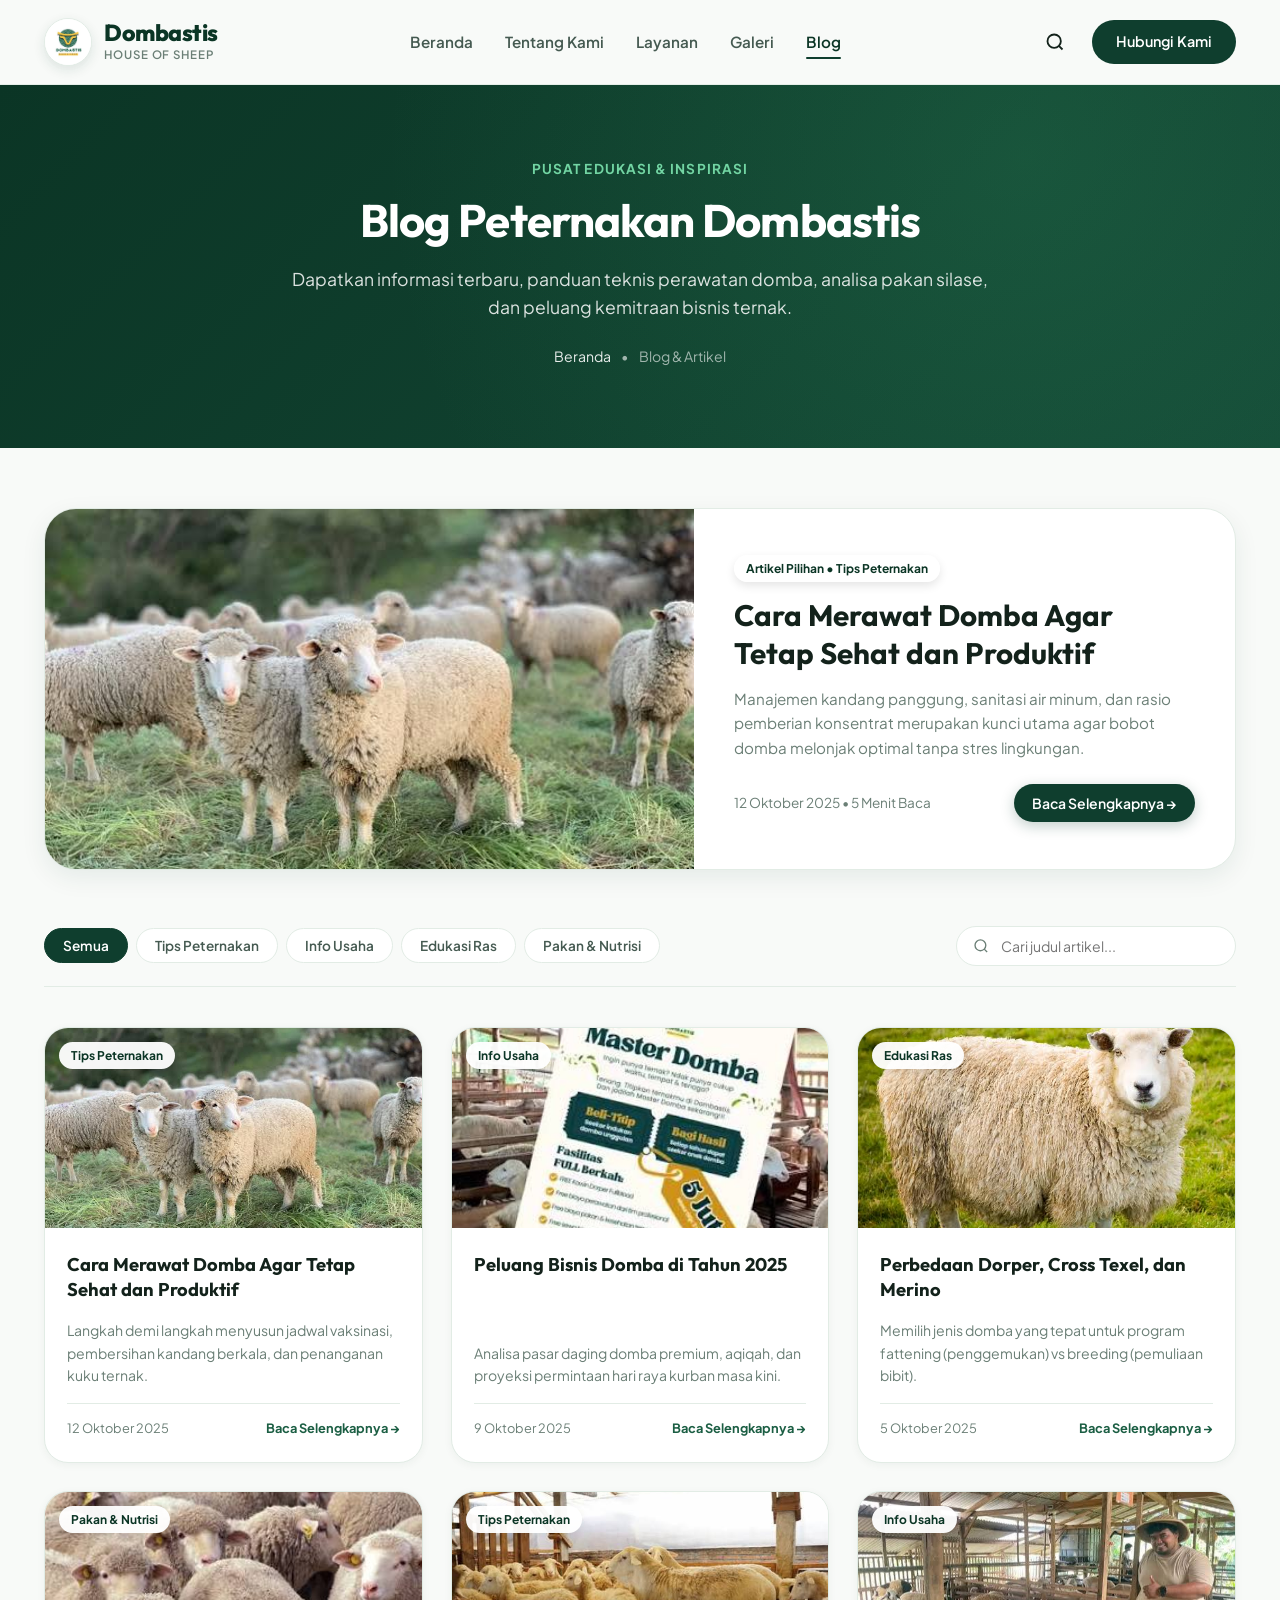
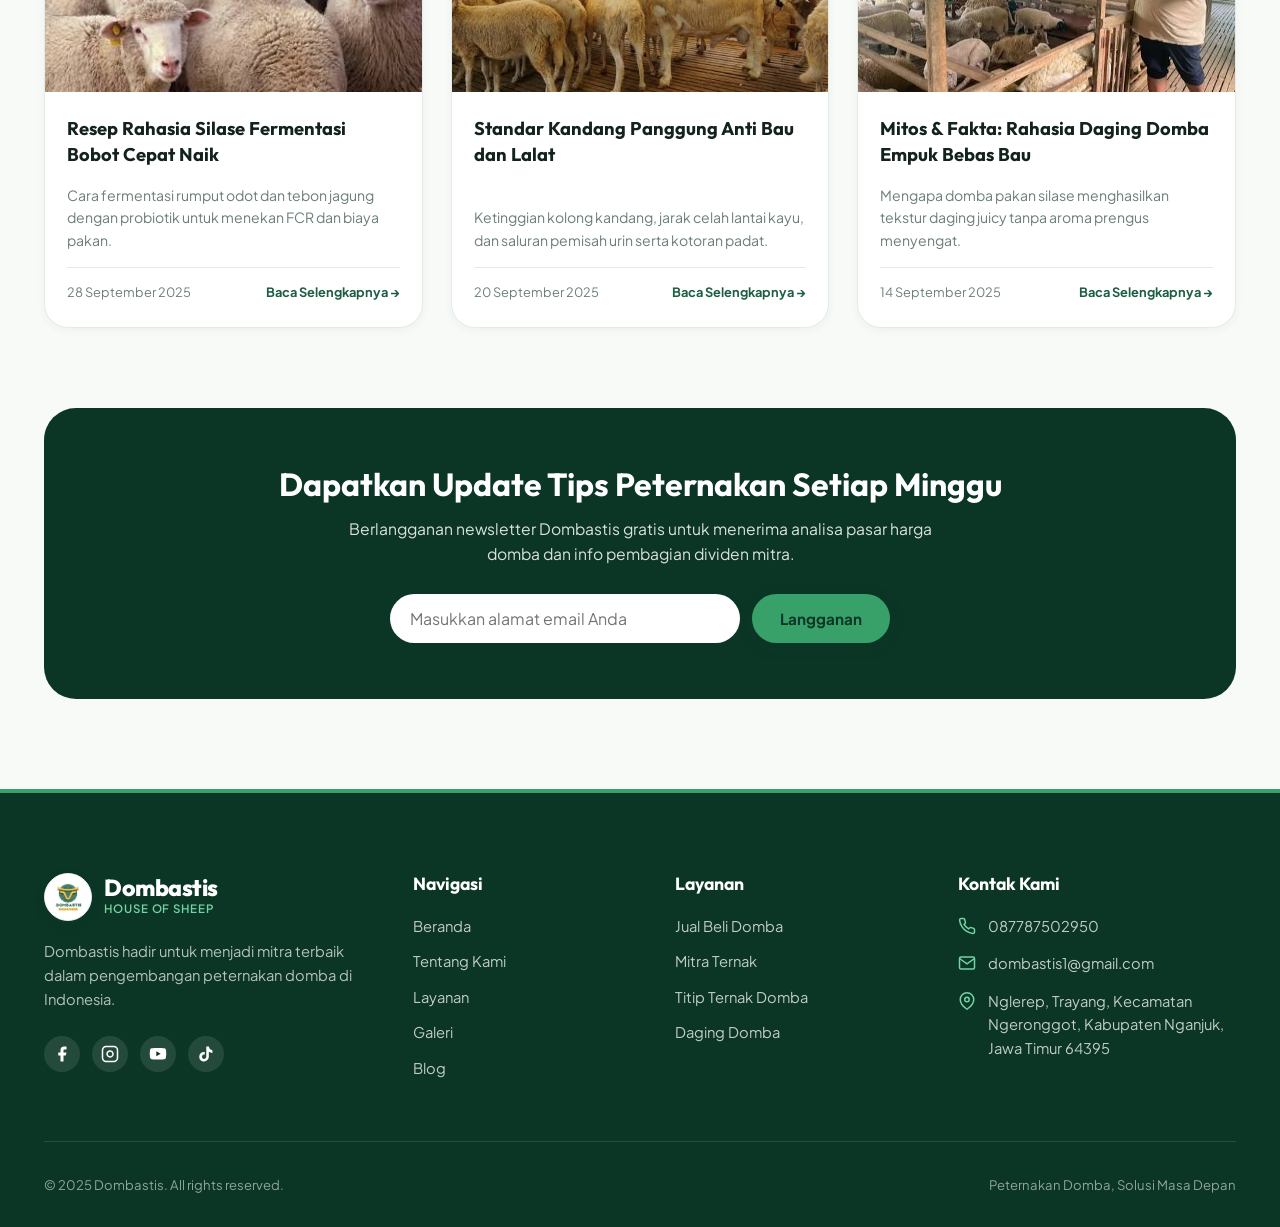
==== blog.html @ 6c8d992a "testimoni" ====
<!DOCTYPE html>
<html lang="id">
<head>
  <meta charset="UTF-8">
  <meta name="viewport" content="width=device-width, initial-scale=1.0">
  <title>Blog & Artikel - Dombastis Edukasi & Bisnis Domba Modern</title>
  <meta name="description" content="Kumpulan artikel edukasi peternakan domba, tips budidaya bibit Dorper dan Texel, manajemen pakan silase, serta peluang bisnis kemitraan ternak domba.">
  <link rel="stylesheet" href="css/style.css">
  <link rel="icon" type="image/jpeg" href="image/logo dombastis.jpg">
  <style>
    .blog-page-section {
      padding: 60px 0 90px;
    }
    .featured-article {
      background: var(--bg-card);
      border-radius: var(--radius-xl);
      border: 1px solid var(--border-light);
      overflow: hidden;
      box-shadow: var(--shadow-md);
      display: grid;
      grid-template-columns: 1.2fr 1fr;
      margin-bottom: 56px;
      transition: all var(--transition-normal);
    }
    .featured-article:hover {
      box-shadow: var(--shadow-hover);
      border-color: var(--accent-mint);
    }
    .featured-media {
      height: 360px;
      overflow: hidden;
    }
    .featured-media img {
      width: 100%;
      height: 100%;
      object-fit: cover;
      transition: transform var(--transition-smooth);
    }
    .featured-article:hover .featured-media img {
      transform: scale(1.04);
    }
    .featured-content {
      padding: 40px;
      display: flex;
      flex-direction: column;
      justify-content: center;
    }
    .blog-filter-bar {
      display: flex;
      justify-content: space-between;
      align-items: center;
      flex-wrap: wrap;
      gap: 16px;
      margin-bottom: 40px;
      padding-bottom: 20px;
      border-bottom: 1px solid var(--border-light);
    }
    .blog-category-pills {
      display: flex;
      flex-wrap: wrap;
      gap: 8px;
    }
    .blog-pill {
      padding: 8px 18px;
      border-radius: var(--radius-pill);
      background: var(--bg-card);
      border: 1px solid var(--border-light);
      font-size: 0.85rem;
      font-weight: 600;
      color: var(--text-body);
      cursor: pointer;
      transition: all var(--transition-fast);
    }
    .blog-pill.active, .blog-pill:hover {
      background: var(--primary-dark);
      color: var(--text-white);
      border-color: var(--primary-dark);
    }
    .blog-search-box {
      display: flex;
      align-items: center;
      background: var(--bg-card);
      border: 1px solid var(--border-light);
      border-radius: var(--radius-pill);
      padding: 6px 16px;
      width: 280px;
    }
    .blog-search-box input {
      width: 100%;
      background: transparent;
      font-size: 0.88rem;
      padding: 4px;
    }
    .newsletter-section {
      background: var(--primary-deep);
      color: var(--text-white);
      border-radius: var(--radius-xl);
      padding: 56px 40px;
      text-align: center;
      margin-top: 80px;
    }
    .newsletter-form {
      display: flex;
      max-width: 500px;
      margin: 28px auto 0;
      gap: 12px;
    }
    .newsletter-input {
      flex: 1;
      padding: 14px 20px;
      border-radius: var(--radius-pill);
      background: #FFFFFF;
      color: var(--text-main);
    }
    @media (max-width: 868px) {
      .featured-article {
        grid-template-columns: 1fr;
      }
      .featured-media {
        height: 240px;
      }
      .featured-content {
        padding: 24px;
      }
      .blog-search-box {
        width: 100%;
      }
      .newsletter-form {
        flex-direction: column;
      }
    }
  </style>
</head>
<body>

  <!-- Top Navigation Header -->
  <header class="site-header" id="siteHeader">
    <div class="container">
      <nav class="navbar" aria-label="Navigasi Utama">
        <a href="index.html" class="brand-logo">
          <div class="brand-icon"><img src="image/logo dombastis.jpg" alt="Logo Dombastis"></div>
          <div class="brand-text"><span class="brand-name">Dombastis</span><span class="brand-tagline">House of Sheep</span></div>
        </a>

        <ul class="nav-menu">
          <li><a href="index.html" class="nav-link">Beranda</a></li>
          <li><a href="tentang-kami.html" class="nav-link">Tentang Kami</a></li>
          <li><a href="layanan.html" class="nav-link">Layanan</a></li>
          <li><a href="galeri.html" class="nav-link">Galeri</a></li>
          <li><a href="blog.html" class="nav-link active">Blog</a></li>
        </ul>

        <div class="header-actions">
          <button class="btn-search" id="openSearchBtn" aria-label="Buka Pencarian">
            <svg viewBox="0 0 24 24" fill="none" stroke="currentColor" stroke-width="2.2"><circle cx="11" cy="11" r="8"></circle><line x1="21" y1="21" x2="16.65" y2="16.65"></line></svg>
          </button>
          <a href="kontak.html" class="btn btn-header-cta">Hubungi Kami</a>
          <button class="btn-hamburger" id="hamburgerBtn" aria-label="Menu Mobile">
            <svg viewBox="0 0 24 24" fill="none" stroke="currentColor" stroke-width="2"><line x1="3" y1="12" x2="21" y2="12"></line><line x1="3" y1="6" x2="21" y2="6"></line><line x1="3" y1="18" x2="21" y2="18"></line></svg>
          </button>
        </div>
      </nav>
    </div>
  </header>

  <!-- Mobile Drawer Menu -->
  <div class="mobile-nav-backdrop" id="mobileBackdrop"></div>
  <aside class="mobile-nav-drawer" id="mobileDrawer">
    <div class="mobile-drawer-header">
      <div class="brand-logo">
        <div class="brand-icon"><img src="image/logo dombastis.jpg" alt="Logo Dombastis"></div>
        <div class="brand-text"><span class="brand-name">Dombastis</span><span class="brand-tagline">House of Sheep</span></div>
      </div>
      <button class="btn-close-drawer" id="closeDrawerBtn">&times;</button>
    </div>
    <div class="mobile-nav-links">
      <a href="index.html">Beranda</a>
      <a href="tentang-kami.html">Tentang Kami</a>
      <a href="layanan.html">Layanan</a>
      <a href="galeri.html">Galeri</a>
      <a href="blog.html" class="active">Blog</a>
      <a href="kontak.html">Kontak & Lokasi</a>
    </div>
  </aside>

  <!-- Search Modal -->
  <div class="search-modal" id="searchModal">
    <div class="search-modal-box">
      <button class="search-modal-close" id="closeSearchBtn">&times;</button>
      <div class="search-input-group">
        <svg viewBox="0 0 24 24" fill="none" stroke="currentColor" stroke-width="2.5"><circle cx="11" cy="11" r="8"></circle><line x1="21" y1="21" x2="16.65" y2="16.65"></line></svg>
        <input type="text" id="searchInput" placeholder="Cari layanan, bibit domba, artikel...">
      </div>
    </div>
  </div>

  <main>
    <!-- Inner Hero -->
    <section class="inner-hero">
      <div class="container">
        <div class="inner-hero-content">
          <span class="inner-hero-eyebrow">Pusat Edukasi & Inspirasi</span>
          <h1 class="inner-hero-title">Blog Peternakan Dombastis</h1>
          <p class="inner-hero-subtitle">
            Dapatkan informasi terbaru, panduan teknis perawatan domba, analisa pakan silase, dan peluang kemitraan bisnis ternak.
          </p>
          <div class="breadcrumb">
            <a href="index.html">Beranda</a>
            <span>&bull;</span>
            <span>Blog & Artikel</span>
          </div>
        </div>
      </div>
    </section>

    <!-- Main Blog Section -->
    <section class="blog-page-section">
      <div class="container">
        <!-- Featured Article -->
        <article class="featured-article">
          <div class="featured-media">
            <img src="image/domba4.jpg" alt="Panduan Merawat Domba">
          </div>
          <div class="featured-content">
            <span class="article-category-tag" style="position: static; display: inline-block; width: fit-content; margin-bottom: 14px;">Artikel Pilihan &bull; Tips Peternakan</span>
            <h2 style="font-size: 1.85rem; margin-bottom: 14px; line-height: 1.3;">Cara Merawat Domba Agar Tetap Sehat dan Produktif</h2>
            <p style="color: var(--text-muted); font-size: 0.95rem; margin-bottom: 24px; line-height: 1.6;">
              Manajemen kandang panggung, sanitasi air minum, dan rasio pemberian konsentrat merupakan kunci utama agar bobot domba melonjak optimal tanpa stres lingkungan.
            </p>
            <div style="display: flex; justify-content: space-between; align-items: center; font-size: 0.85rem;">
              <span style="color: var(--text-muted);">12 Oktober 2025 &bull; 5 Menit Baca</span>
              <a href="#article-1" class="btn btn-primary btn-sm">Baca Selengkapnya &rarr;</a>
            </div>
          </div>
        </article>

        <!-- Category & Search Bar -->
        <div class="blog-filter-bar">
          <div class="blog-category-pills">
            <button class="blog-pill active">Semua</button>
            <button class="blog-pill">Tips Peternakan</button>
            <button class="blog-pill">Info Usaha</button>
            <button class="blog-pill">Edukasi Ras</button>
            <button class="blog-pill">Pakan & Nutrisi</button>
          </div>
          <div class="blog-search-box">
            <svg viewBox="0 0 24 24" fill="none" stroke="currentColor" stroke-width="2" style="width: 18px; height: 18px; color: var(--text-muted); margin-right: 8px;"><circle cx="11" cy="11" r="8"></circle><line x1="21" y1="21" x2="16.65" y2="16.65"></line></svg>
            <input type="text" placeholder="Cari judul artikel...">
          </div>
        </div>

        <!-- Blog Grid (6 Articles) -->
        <div class="articles-grid">
          <!-- Card 1 -->
          <article class="article-card" id="article-1">
            <div class="article-media">
              <img src="image/domba4.jpg" alt="Cara Merawat Domba">
              <span class="article-category-tag">Tips Peternakan</span>
            </div>
            <div class="article-content">
              <h3 class="article-title">Cara Merawat Domba Agar Tetap Sehat dan Produktif</h3>
              <p style="font-size: 0.88rem; color: var(--text-muted); margin-bottom: 16px;">
                Langkah demi langkah menyusun jadwal vaksinasi, pembersihan kandang berkala, dan penanganan kuku ternak.
              </p>
              <div class="article-footer">
                <span class="article-date">12 Oktober 2025</span>
                <span class="article-link">Baca Selengkapnya &rarr;</span>
              </div>
            </div>
          </article>

          <!-- Card 2 -->
          <article class="article-card">
            <div class="article-media">
              <img src="image/domba5.jpg" alt="Peluang Bisnis Domba">
              <span class="article-category-tag">Info Usaha</span>
            </div>
            <div class="article-content">
              <h3 class="article-title">Peluang Bisnis Domba di Tahun 2025</h3>
              <p style="font-size: 0.88rem; color: var(--text-muted); margin-bottom: 16px;">
                Analisa pasar daging domba premium, aqiqah, dan proyeksi permintaan hari raya kurban masa kini.
              </p>
              <div class="article-footer">
                <span class="article-date">9 Oktober 2025</span>
                <span class="article-link">Baca Selengkapnya &rarr;</span>
              </div>
            </div>
          </article>

          <!-- Card 3 -->
          <article class="article-card">
            <div class="article-media">
              <img src="image/domba2.jpg" alt="Perbedaan Dorper, Texel dan Merino">
              <span class="article-category-tag">Edukasi Ras</span>
            </div>
            <div class="article-content">
              <h3 class="article-title">Perbedaan Dorper, Cross Texel, dan Merino</h3>
              <p style="font-size: 0.88rem; color: var(--text-muted); margin-bottom: 16px;">
                Memilih jenis domba yang tepat untuk program fattening (penggemukan) vs breeding (pemuliaan bibit).
              </p>
              <div class="article-footer">
                <span class="article-date">5 Oktober 2025</span>
                <span class="article-link">Baca Selengkapnya &rarr;</span>
              </div>
            </div>
          </article>

          <!-- Card 4 -->
          <article class="article-card">
            <div class="article-media">
              <img src="image/domba3.jpg" alt="Pakan Silase Domba">
              <span class="article-category-tag">Pakan & Nutrisi</span>
            </div>
            <div class="article-content">
              <h3 class="article-title">Resep Rahasia Silase Fermentasi Bobot Cepat Naik</h3>
              <p style="font-size: 0.88rem; color: var(--text-muted); margin-bottom: 16px;">
                Cara fermentasi rumput odot dan tebon jagung dengan probiotik untuk menekan FCR dan biaya pakan.
              </p>
              <div class="article-footer">
                <span class="article-date">28 September 2025</span>
                <span class="article-link">Baca Selengkapnya &rarr;</span>
              </div>
            </div>
          </article>

          <!-- Card 5 -->
          <article class="article-card">
            <div class="article-media">
              <img src="image/domba1.jpg" alt="Desain Kandang Domba">
              <span class="article-category-tag">Tips Peternakan</span>
            </div>
            <div class="article-content">
              <h3 class="article-title">Standar Kandang Panggung Anti Bau dan Lalat</h3>
              <p style="font-size: 0.88rem; color: var(--text-muted); margin-bottom: 16px;">
                Ketinggian kolong kandang, jarak celah lantai kayu, dan saluran pemisah urin serta kotoran padat.
              </p>
              <div class="article-footer">
                <span class="article-date">20 September 2025</span>
                <span class="article-link">Baca Selengkapnya &rarr;</span>
              </div>
            </div>
          </article>

          <!-- Card 6 -->
          <article class="article-card">
            <div class="article-media">
              <img src="image/domba6.jpg" alt="Daging Domba Halal">
              <span class="article-category-tag">Info Usaha</span>
            </div>
            <div class="article-content">
              <h3 class="article-title">Mitos & Fakta: Rahasia Daging Domba Empuk Bebas Bau</h3>
              <p style="font-size: 0.88rem; color: var(--text-muted); margin-bottom: 16px;">
                Mengapa domba pakan silase menghasilkan tekstur daging juicy tanpa aroma prengus menyengat.
              </p>
              <div class="article-footer">
                <span class="article-date">14 September 2025</span>
                <span class="article-link">Baca Selengkapnya &rarr;</span>
              </div>
            </div>
          </article>
        </div>

        <!-- Newsletter Subscription Box -->
        <div class="newsletter-section">
          <h2 style="color: #FFFFFF; font-size: 2rem; margin-bottom: 12px;">Dapatkan Update Tips Peternakan Setiap Minggu</h2>
          <p style="color: rgba(255,255,255,0.85); max-width: 600px; margin: 0 auto; font-size: 0.98rem;">
            Berlangganan newsletter Dombastis gratis untuk menerima analisa pasar harga domba dan info pembagian dividen mitra.
          </p>
          <form class="newsletter-form" onsubmit="event.preventDefault(); alert('Terima kasih telah berlangganan newsletter Dombastis!');">
            <input type="email" placeholder="Masukkan alamat email Anda" class="newsletter-input" required>
            <button type="submit" class="btn btn-primary" style="background: var(--accent-mint); color: var(--primary-deep); font-weight: 700;">
              Langganan
            </button>
          </form>
        </div>
      </div>
    </section>
  </main>

  <!-- FOOTER -->
  <footer class="site-footer">
    <div class="container">
      <div class="footer-top">
        <div class="footer-brand">
          <a href="index.html" class="footer-logo">
            <div class="brand-icon"><img src="image/logo dombastis.jpg" alt="Logo Dombastis"></div>
            <div class="brand-text"><span class="brand-name">Dombastis</span><span class="brand-tagline">House of Sheep</span></div>
          </a>
          <p class="footer-about-text">Dombastis hadir untuk menjadi mitra terbaik dalam pengembangan peternakan domba di Indonesia.</p>
          <div class="social-links">
            <a href="https://web.facebook.com/dombastis.id/?_rdc=1&_rdr#" target="_blank" rel="noopener" class="social-btn" aria-label="Facebook"><svg viewBox="0 0 24 24" fill="currentColor"><path d="M18 2h-3a5 5 0 0 0-5 5v3H7v4h3v8h4v-8h3l1-4h-4V7a1 1 0 0 1 1-1h3z"/></svg></a>
            <a href="https://www.instagram.com/dombastis_id/" target="_blank" rel="noopener" class="social-btn" aria-label="Instagram"><svg viewBox="0 0 24 24" fill="none" stroke="currentColor" stroke-width="2"><rect x="2" y="2" width="20" height="20" rx="5" ry="5"></rect><path d="M16 11.37A4 4 0 1 1 12.63 8 4 4 0 0 1 16 11.37z"></path><line x1="17.5" y1="6.5" x2="17.51" y2="6.5"></line></svg></a>
            <a href="https://www.youtube.com/@dombastis_id" target="_blank" rel="noopener" class="social-btn" aria-label="YouTube"><svg viewBox="0 0 24 24" fill="currentColor"><path d="M22.54 6.42a2.78 2.78 0 0 0-1.94-2C18.88 4 12 4 12 4s-6.88 0-8.6.46a2.78 2.78 0 0 0-1.94 2A29 29 0 0 0 1 11.75a29 29 0 0 0 .46 5.33A2.78 2.78 0 0 0 3.4 19c1.72.46 8.6.46 8.6.46s6.88 0 8.6-.46a2.78 2.78 0 0 0 1.94-2 29 29 0 0 0 .46-5.25 29 29 0 0 0-.46-5.33z"/><polygon points="9.75 15.02 15.5 11.75 9.75 8.48 9.75 15.02" fill="#0B3525"/></svg></a>
            <a href="https://www.tiktok.com/search?q=dombastis&t=1792202315125" target="_blank" rel="noopener" class="social-btn" aria-label="TikTok"><svg viewBox="0 0 24 24" fill="currentColor"><path d="M19.59 6.69a4.83 4.83 0 0 1-3.77-4.25V2h-3.45v13.67a2.89 2.89 0 0 1-5.2 1.74 2.89 2.89 0 0 1 2.31-4.64c.29 0 .58.04.86.12V9.38a6.37 6.37 0 0 0-1-.08A6.34 6.34 0 0 0 3 15.64a6.34 6.34 0 0 0 10.82 4.5 6.27 6.27 0 0 0 1.96-4.54V9.08a8.28 8.28 0 0 0 4.81 1.54V7.17a4.84 4.84 0 0 1-1-.48z"/></svg></a>
          </div>
        </div>

        <div>
          <h4 class="footer-title">Navigasi</h4>
          <ul class="footer-menu">
            <li><a href="index.html">Beranda</a></li>
            <li><a href="tentang-kami.html">Tentang Kami</a></li>
            <li><a href="layanan.html">Layanan</a></li>
            <li><a href="galeri.html">Galeri</a></li>
            <li><a href="blog.html">Blog</a></li>
          </ul>
        </div>

        <div>
          <h4 class="footer-title">Layanan</h4>
          <ul class="footer-menu">
            <li><a href="layanan.html#jual-beli">Jual Beli Domba</a></li>
            <li><a href="layanan.html#mitra-ternak">Mitra Ternak</a></li>
            <li><a href="layanan.html#titip-ternak">Titip Ternak Domba</a></li>
            <li><a href="layanan.html#daging-domba">Daging Domba</a></li>
          </ul>
        </div>

        <div>
          <h4 class="footer-title">Kontak Kami</h4>
          <div class="footer-contact-list">
            <div class="footer-contact-item">
              <svg viewBox="0 0 24 24" fill="none" stroke="currentColor" stroke-width="2"><path d="M22 16.92v3a2 2 0 0 1-2.18 2 19.79 19.79 0 0 1-8.63-3.07 19.5 19.5 0 0 1-6-6 19.79 19.79 0 0 1-3.07-8.67A2 2 0 0 1 4.11 2h3a2 2 0 0 1 2 1.72 12.84 12.84 0 0 0 .7 2.81 2 2 0 0 1-.45 2.11L8.09 9.91a16 16 0 0 0 6 6l1.27-1.27a2 2 0 0 1 2.11-.45 12.84 12.84 0 0 0 2.81.7A2 2 0 0 1 22 16.92z"/></svg>
              <span><a href="https://wa.me/6287787502950" target="_blank" rel="noopener">087787502950</a></span>
            </div>
            <div class="footer-contact-item">
              <svg viewBox="0 0 24 24" fill="none" stroke="currentColor" stroke-width="2"><path d="M4 4h16c1.1 0 2 .9 2 2v12c0 1.1-.9 2-2 2H4c-1.1 0-2-.9-2-2V6c0-1.1.9-2 2-2z"/><polyline points="22,6 12,13 2,6"/></svg>
              <span><a href="mailto:dombastis1@gmail.com">dombastis1@gmail.com</a></span>
            </div>
            <div class="footer-contact-item">
              <svg viewBox="0 0 24 24" fill="none" stroke="currentColor" stroke-width="2"><path d="M21 10c0 7-9 13-9 13s-9-6-9-13a9 9 0 0 1 18 0z"/><circle cx="12" cy="10" r="3"/></svg>
              <span>Nglerep, Trayang, Kecamatan Ngeronggot, Kabupaten Nganjuk, Jawa Timur 64395</span>
            </div>
          </div>
        </div>
      </div>

      <div class="footer-bottom">
        <div>&copy; 2025 Dombastis. All rights reserved.</div>
        <div>Peternakan Domba, Solusi Masa Depan</div>
      </div>
    </div>
  </footer>

  <script src="js/main.js"></script>
</body>
</html>
---- css/style.css ----
/* ==========================================================================
   DOMBASTIS - Peternakan Domba Modern & Terpercaya
   Core Stylesheet & Design System
   ========================================================================== */

@import url('https://fonts.googleapis.com/css2?family=Caveat:wght@600;700&family=Marck+Script&family=Outfit:wght@400;500;600;700;800&family=Plus+Jakarta+Sans:wght@400;500;600;700&display=swap');

:root {
  /* Colors */
  --primary-deep: #0B3525;
  --primary-dark: #0F3E2E;
  --primary-forest: #144936;
  --primary-green: #1B5E43;
  --accent-green: #298256;
  --accent-mint: #38A169;
  --accent-soft: #E8F5EE;
  --accent-tint: #F2F9F5;
  --accent-gold: #D4AF37;
  
  --bg-page: #F8FAF8;
  --bg-card: #FFFFFF;
  --bg-subtle: #F1F6F3;
  
  --text-main: #13221B;
  --text-body: #455A51;
  --text-muted: #6B7F76;
  --text-white: #FFFFFF;
  
  --border-light: #E2ECE5;
  --border-focus: #298256;
  
  /* Typography */
  --font-heading: 'Outfit', sans-serif;
  --font-body: 'Plus Jakarta Sans', sans-serif;
  --font-script: 'Caveat', 'Marck Script', cursive;
  
  /* Shadows */
  --shadow-sm: 0 2px 8px rgba(15, 62, 46, 0.05);
  --shadow-md: 0 8px 24px rgba(15, 62, 46, 0.08);
  --shadow-lg: 0 16px 36px rgba(15, 62, 46, 0.12);
  --shadow-hover: 0 20px 40px rgba(15, 62, 46, 0.16);
  
  /* Transitions */
  --transition-fast: 0.2s cubic-bezier(0.16, 1, 0.3, 1);
  --transition-normal: 0.3s cubic-bezier(0.16, 1, 0.3, 1);
  --transition-smooth: 0.5s cubic-bezier(0.16, 1, 0.3, 1);
  
  /* Border Radius */
  --radius-sm: 8px;
  --radius-md: 16px;
  --radius-lg: 24px;
  --radius-xl: 32px;
  --radius-pill: 9999px;
}

/* Base Reset */
*, *::before, *::after {
  box-sizing: border-box;
  margin: 0;
  padding: 0;
}

html {
  scroll-behavior: smooth;
  font-size: 16px;
  -webkit-font-smoothing: antialiased;
}

body {
  font-family: var(--font-body);
  background-color: var(--bg-page);
  color: var(--text-body);
  line-height: 1.6;
  overflow-x: hidden;
}

img {
  max-width: 100%;
  height: auto;
  display: block;
}

a {
  text-decoration: none;
  color: inherit;
  transition: color var(--transition-fast);
}

ul {
  list-style: none;
}

button, input, select, textarea {
  font-family: inherit;
  font-size: inherit;
  border: none;
  outline: none;
}

.container {
  width: 100%;
  max-width: 1240px;
  margin: 0 auto;
  padding: 0 24px;
}

/* Typography Helpers */
h1, h2, h3, h4, h5, h6 {
  font-family: var(--font-heading);
  color: var(--text-main);
  font-weight: 700;
  line-height: 1.25;
}

.section-eyebrow {
  display: inline-flex;
  align-items: center;
  gap: 8px;
  font-size: 0.875rem;
  font-weight: 600;
  letter-spacing: 0.05em;
  text-transform: uppercase;
  color: var(--primary-green);
  margin-bottom: 8px;
}

.section-eyebrow::before {
  content: "—";
  font-weight: 700;
  color: var(--primary-green);
}

.section-header {
  display: flex;
  justify-content: space-between;
  align-items: flex-end;
  margin-bottom: 36px;
  gap: 24px;
  flex-wrap: wrap;
}

.section-header-left {
  max-width: 620px;
}

.section-title {
  font-size: 2.25rem;
  letter-spacing: -0.02em;
  margin-bottom: 12px;
}

.section-desc {
  font-size: 1.05rem;
  color: var(--text-muted);
  line-height: 1.6;
}

.view-all-link {
  display: inline-flex;
  align-items: center;
  gap: 8px;
  font-weight: 600;
  font-size: 0.95rem;
  color: var(--primary-dark);
  padding: 8px 16px;
  border-radius: var(--radius-pill);
  background-color: var(--accent-tint);
  border: 1px solid var(--border-light);
  transition: all var(--transition-fast);
}

.view-all-link:hover {
  background-color: var(--primary-dark);
  color: var(--text-white);
  transform: translateX(3px);
}

/* Buttons */
.btn {
  display: inline-flex;
  align-items: center;
  justify-content: center;
  gap: 10px;
  padding: 12px 28px;
  font-weight: 600;
  font-size: 0.95rem;
  border-radius: var(--radius-pill);
  cursor: pointer;
  transition: all var(--transition-normal);
  text-align: center;
}

.btn-primary {
  background-color: var(--primary-dark);
  color: var(--text-white);
  box-shadow: 0 4px 14px rgba(15, 62, 46, 0.25);
}

.btn-primary:hover {
  background-color: var(--primary-deep);
  transform: translateY(-2px);
  box-shadow: 0 6px 20px rgba(15, 62, 46, 0.35);
  color: var(--text-white);
}

.btn-secondary {
  background-color: #EAEFEA;
  color: var(--text-main);
  border: 1px solid #D6E2D9;
}

.btn-secondary:hover {
  background-color: #DFE8E0;
  transform: translateY(-2px);
}

.btn-outline-white {
  background-color: transparent;
  color: var(--text-white);
  border: 1.5px solid rgba(255, 255, 255, 0.5);
}

.btn-outline-white:hover {
  background-color: var(--text-white);
  color: var(--primary-deep);
  transform: translateY(-2px);
}

.btn-sm {
  padding: 8px 18px;
  font-size: 0.875rem;
}

.btn-lg {
  padding: 14px 32px;
  font-size: 1.05rem;
}

/* ==========================================================================
   Header / Navbar
   ========================================================================== */
.site-header {
  position: sticky;
  top: 0;
  left: 0;
  width: 100%;
  background: rgba(248, 250, 248, 0.92);
  backdrop-filter: blur(12px);
  -webkit-backdrop-filter: blur(12px);
  z-index: 1000;
  border-bottom: 1px solid rgba(226, 236, 229, 0.8);
  transition: all var(--transition-normal);
}

.site-header.scrolled {
  background: rgba(255, 255, 255, 0.96);
  box-shadow: 0 4px 20px rgba(15, 62, 46, 0.06);
}

.navbar {
  display: flex;
  align-items: center;
  justify-content: space-between;
  height: 84px;
}

/* Brand Logo */
.brand-logo {
  display: flex;
  align-items: center;
  gap: 12px;
  text-decoration: none;
}

.brand-icon {
  width: 48px;
  height: 48px;
  background: #FFFFFF;
  border-radius: 50%;
  display: flex;
  align-items: center;
  justify-content: center;
  overflow: hidden;
  box-shadow: 0 4px 12px rgba(15, 62, 46, 0.12);
  border: 1.5px solid var(--border-light);
  flex-shrink: 0;
}

.brand-icon img {
  width: 100%;
  height: 100%;
  object-fit: contain;
  display: block;
}

.brand-icon svg {
  width: 26px;
  height: 26px;
  fill: currentColor;
}

.brand-text {
  display: flex;
  flex-direction: column;
}

.brand-name {
  font-family: var(--font-heading);
  font-size: 1.45rem;
  font-weight: 800;
  color: var(--primary-deep);
  letter-spacing: -0.02em;
  line-height: 1.1;
}

.brand-tagline {
  font-size: 0.72rem;
  font-weight: 600;
  letter-spacing: 0.08em;
  text-transform: uppercase;
  color: var(--text-muted);
}

/* Navigation Links */
.nav-menu {
  display: flex;
  align-items: center;
  gap: 32px;
}

.nav-link {
  font-size: 0.95rem;
  font-weight: 600;
  color: var(--text-body);
  position: relative;
  padding: 6px 0;
  transition: color var(--transition-fast);
}

.nav-link:hover {
  color: var(--primary-dark);
}

.nav-link.active {
  color: var(--primary-deep);
}

.nav-link.active::after {
  content: "";
  position: absolute;
  bottom: -2px;
  left: 0;
  width: 100%;
  height: 2.5px;
  background-color: var(--primary-dark);
  border-radius: 2px;
}

/* Header Actions */
.header-actions {
  display: flex;
  align-items: center;
  gap: 16px;
}

.btn-search {
  width: 42px;
  height: 42px;
  border-radius: 50%;
  background: transparent;
  color: var(--text-main);
  display: flex;
  align-items: center;
  justify-content: center;
  cursor: pointer;
  border: 1px solid transparent;
  transition: all var(--transition-fast);
}

.btn-search:hover {
  background: var(--accent-tint);
  border-color: var(--border-light);
  color: var(--primary-dark);
}

.btn-search svg {
  width: 20px;
  height: 20px;
}

.btn-header-cta {
  background-color: var(--primary-dark);
  color: var(--text-white);
  padding: 10px 24px;
  font-size: 0.9rem;
  font-weight: 600;
  border-radius: var(--radius-pill);
}

.btn-header-cta:hover {
  background-color: var(--primary-deep);
  transform: translateY(-1px);
}

/* Mobile Hamburger */
.btn-hamburger {
  display: none;
  background: none;
  cursor: pointer;
  color: var(--text-main);
  padding: 8px;
  border-radius: 8px;
}

.btn-hamburger svg {
  width: 28px;
  height: 28px;
}

/* Mobile Drawer */
.mobile-nav-drawer {
  position: fixed;
  top: 0;
  right: -100%;
  width: 82%;
  max-width: 380px;
  height: 100vh;
  background: var(--bg-card);
  box-shadow: -10px 0 30px rgba(0, 0, 0, 0.15);
  z-index: 2000;
  display: flex;
  flex-direction: column;
  padding: 32px 24px;
  transition: right 0.35s cubic-bezier(0.16, 1, 0.3, 1);
}

.mobile-nav-drawer.open {
  right: 0;
}

.mobile-nav-backdrop {
  position: fixed;
  top: 0;
  left: 0;
  width: 100vw;
  height: 100vh;
  background: rgba(0, 0, 0, 0.5);
  backdrop-filter: blur(4px);
  z-index: 1999;
  opacity: 0;
  visibility: hidden;
  transition: all var(--transition-normal);
}

.mobile-nav-backdrop.show {
  opacity: 1;
  visibility: visible;
}

.mobile-drawer-header {
  display: flex;
  justify-content: space-between;
  align-items: center;
  padding-bottom: 20px;
  border-bottom: 1px solid var(--border-light);
  margin-bottom: 24px;
}

.btn-close-drawer {
  background: none;
  font-size: 1.5rem;
  color: var(--text-muted);
  cursor: pointer;
}

.mobile-nav-links {
  display: flex;
  flex-direction: column;
  gap: 18px;
  margin-bottom: 32px;
}

.mobile-nav-links a {
  font-size: 1.15rem;
  font-weight: 600;
  color: var(--text-main);
  padding: 8px 0;
  border-bottom: 1px solid rgba(226, 236, 229, 0.4);
}

.mobile-nav-links a.active {
  color: var(--primary-green);
}

.mobile-drawer-footer {
  margin-top: auto;
  display: flex;
  flex-direction: column;
  gap: 16px;
}

/* ==========================================================================
   Hero Section
   ========================================================================== */
.hero-section {
  position: relative;
  padding: 40px 0 80px;
  overflow: hidden;
}

.hero-grid {
  display: grid;
  grid-template-columns: 1.15fr 1fr;
  align-items: center;
  gap: 48px;
}

.hero-content {
  position: relative;
  z-index: 2;
}

.hero-eyebrow {
  display: inline-block;
  font-size: 0.9rem;
  font-weight: 600;
  color: var(--text-muted);
  margin-bottom: 16px;
  letter-spacing: -0.01em;
}

.hero-title {
  font-size: 3.25rem;
  font-weight: 800;
  color: #1A2821;
  letter-spacing: -0.03em;
  line-height: 1.15;
  margin-bottom: 20px;
}

.hero-title span {
  color: inherit;
}

.hero-lead {
  font-size: 1.125rem;
  color: var(--text-muted);
  line-height: 1.65;
  margin-bottom: 32px;
  max-width: 520px;
}

.hero-buttons {
  display: flex;
  align-items: center;
  gap: 16px;
  margin-bottom: 40px;
  flex-wrap: wrap;
}

.hero-buttons .btn {
  border-radius: 8px;
  padding: 13px 30px;
  font-weight: 600;
}

.hero-buttons .btn-secondary {
  background-color: transparent;
  color: var(--text-main);
  border: 1.5px solid #CBD5E1;
}

.hero-buttons .btn-secondary:hover {
  background-color: #EEF2F0;
  border-color: #94A3B8;
  transform: translateY(-2px);
}

/* Hero Trust Highlights (3 Features) */
.hero-features {
  display: flex;
  align-items: center;
  gap: 24px;
  margin-top: 36px;
  border-top: none;
  flex-wrap: wrap;
}

.hero-feature-item {
  display: flex;
  align-items: center;
  gap: 12px;
  flex: 1;
  min-width: 140px;
}

.feature-icon-badge {
  width: 40px;
  height: 40px;
  min-width: 40px;
  border-radius: 50%;
  background: var(--primary-dark);
  color: var(--text-white);
  display: flex;
  align-items: center;
  justify-content: center;
  box-shadow: 0 4px 10px rgba(15, 62, 46, 0.15);
}

.feature-icon-badge svg {
  width: 20px;
  height: 20px;
}

.feature-text {
  font-size: 0.82rem;
  font-weight: 700;
  color: var(--text-main);
  line-height: 1.35;
}

/* Hero Visual & Overlay */
.hero-visual-wrapper {
  position: relative;
  z-index: 1;
}

.hero-image-frame {
  position: relative;
  border-radius: var(--radius-xl);
  overflow: hidden;
  box-shadow: var(--shadow-lg);
  aspect-ratio: 4/3;
  background-color: #dce5df;
}

.hero-image-frame img {
  width: 100%;
  height: 100%;
  object-fit: cover;
  transition: transform 0.8s ease;
}

.hero-visual-wrapper:hover .hero-image-frame img {
  transform: scale(1.03);
}

/* Script Overlay Badge */
.hero-script-badge {
  position: absolute;
  top: 24px;
  right: 28px;
  font-family: var(--font-script);
  font-size: 2.15rem;
  font-weight: 700;
  color: #FFFFFF;
  text-shadow: 0 2px 10px rgba(0, 0, 0, 0.8), 0 0 4px rgba(0, 0, 0, 0.5);
  pointer-events: none;
  z-index: 3;
  line-height: 1.25;
  text-align: right;
  max-width: 250px;
  transform: rotate(-3deg);
}

/* Bottom Curve Swoosh */
.hero-swoosh-container {
  position: relative;
  width: 100%;
  margin-top: -30px;
  margin-bottom: 20px;
  overflow: hidden;
  line-height: 0;
  pointer-events: none;
}

.hero-swoosh-container svg {
  width: 100%;
  height: 60px;
  display: block;
}

/* ==========================================================================
   Section: Layanan Kami
   ========================================================================== */
.section-layanan {
  padding: 60px 0 80px;
}

.services-grid {
  display: grid;
  grid-template-columns: repeat(4, 1fr);
  gap: 24px;
}

.service-card {
  background: var(--bg-card);
  border-radius: var(--radius-lg);
  border: 1px solid var(--border-light);
  overflow: hidden;
  transition: all var(--transition-normal);
  display: flex;
  flex-direction: column;
  position: relative;
  box-shadow: var(--shadow-sm);
}

.service-card:hover {
  transform: translateY(-8px);
  box-shadow: var(--shadow-hover);
  border-color: var(--accent-mint);
}

.service-card-media {
  position: relative;
  width: 100%;
  height: 180px;
  overflow: hidden;
  background: #E8EFEA;
}

.service-card-media img {
  width: 100%;
  height: 100%;
  object-fit: cover;
  transition: transform var(--transition-smooth);
}

.service-card:hover .service-card-media img {
  transform: scale(1.08);
}

/* Circular floating icon on image bottom */
.service-icon-circle {
  position: absolute;
  bottom: -18px;
  left: 20px;
  width: 44px;
  height: 44px;
  border-radius: 50%;
  background: var(--bg-card);
  box-shadow: 0 4px 12px rgba(15, 62, 46, 0.12);
  display: flex;
  align-items: center;
  justify-content: center;
  color: var(--primary-green);
  border: 2px solid var(--accent-soft);
  z-index: 2;
  transition: all var(--transition-fast);
}

.service-card:hover .service-icon-circle {
  background: var(--primary-dark);
  color: var(--text-white);
  border-color: var(--primary-dark);
}

.service-icon-circle svg {
  width: 22px;
  height: 22px;
}

.service-card-content {
  padding: 28px 20px 24px;
  flex: 1;
  display: flex;
  flex-direction: column;
}

.service-card-title {
  font-size: 1.18rem;
  font-weight: 700;
  margin-bottom: 10px;
  color: var(--text-main);
}

.service-card-desc {
  font-size: 0.88rem;
  color: var(--text-muted);
  line-height: 1.55;
  margin-bottom: 18px;
  flex: 1;
}

.service-card-link {
  display: inline-flex;
  align-items: center;
  gap: 6px;
  font-size: 0.85rem;
  font-weight: 700;
  color: var(--primary-green);
  transition: gap var(--transition-fast);
}

.service-card-link:hover {
  color: var(--primary-deep);
  gap: 10px;
}

/* ==========================================================================
   Section: Testimoni Pelanggan & Mitra
   ========================================================================== */
.section-testimonials {
  padding: 80px 0 90px;
  background: linear-gradient(180deg, var(--bg-page) 0%, #EFF6F2 50%, var(--bg-page) 100%);
  position: relative;
  overflow: hidden;
}

.section-testimonials::before {
  content: "";
  position: absolute;
  top: 0;
  left: 50%;
  transform: translateX(-50%);
  width: 1000px;
  height: 380px;
  background: radial-gradient(ellipse at top, rgba(56, 161, 105, 0.08) 0%, transparent 70%);
  pointer-events: none;
}

.testimonials-header-wrapper {
  display: flex;
  align-items: flex-end;
  justify-content: space-between;
  gap: 32px;
  margin-bottom: 40px;
}

.testimonials-header-left {
  max-width: 640px;
}

.testimonials-header-right {
  display: flex;
  align-items: center;
  gap: 20px;
  flex-shrink: 0;
}

.testi-trust-pill {
  display: flex;
  align-items: center;
  gap: 12px;
  background: var(--bg-card);
  padding: 10px 18px;
  border-radius: var(--radius-pill);
  border: 1px solid var(--border-light);
  box-shadow: var(--shadow-sm);
}

.testi-stars {
  color: var(--accent-gold);
  font-size: 1.15rem;
  letter-spacing: 2px;
}

.testi-score-info {
  display: flex;
  flex-direction: column;
  line-height: 1.25;
}

.testi-score-info strong {
  font-size: 0.92rem;
  color: var(--text-main);
  font-weight: 800;
}

.testi-score-info span {
  font-size: 0.75rem;
  color: var(--text-muted);
}

.testi-slider-arrows {
  display: flex;
  gap: 10px;
}

.testi-arrow-btn {
  width: 44px;
  height: 44px;
  border-radius: 50%;
  background: var(--bg-card);
  border: 1px solid var(--border-light);
  color: var(--primary-deep);
  display: flex;
  align-items: center;
  justify-content: center;
  cursor: pointer;
  box-shadow: var(--shadow-sm);
  transition: all var(--transition-fast);
}

.testi-arrow-btn:hover {
  background: var(--primary-dark);
  color: var(--text-white);
  border-color: var(--primary-dark);
  transform: scale(1.05);
  box-shadow: var(--shadow-md);
}

.testi-arrow-btn svg {
  width: 20px;
  height: 20px;
}

/* Slider Track & Cards */
.testi-slider-viewport {
  overflow-x: auto;
  scroll-behavior: smooth;
  scroll-snap-type: x mandatory;
  -webkit-overflow-scrolling: touch;
  scrollbar-width: none;
  padding: 12px 4px 24px;
}

.testi-slider-viewport::-webkit-scrollbar {
  display: none;
}

.testi-cards-track {
  display: flex;
  gap: 24px;
}

.testi-card {
  flex: 0 0 calc(33.333% - 16px);
  min-width: 320px;
  scroll-snap-align: start;
  background: var(--bg-card);
  border-radius: var(--radius-lg);
  border: 1px solid var(--border-light);
  padding: 32px 28px;
  box-shadow: var(--shadow-sm);
  display: flex;
  flex-direction: column;
  justify-content: space-between;
  position: relative;
  transition: all var(--transition-normal);
}

.testi-card:hover {
  transform: translateY(-8px);
  box-shadow: var(--shadow-hover);
  border-color: rgba(56, 161, 105, 0.4);
}

.testi-card-top {
  display: flex;
  align-items: flex-start;
  justify-content: space-between;
  margin-bottom: 20px;
}

.testi-quote-icon {
  width: 36px;
  height: 36px;
  color: rgba(56, 161, 105, 0.25);
  flex-shrink: 0;
}

.testi-quote-icon svg {
  width: 100%;
  height: 100%;
}

.testi-card-rating {
  display: flex;
  flex-direction: column;
  align-items: flex-end;
  gap: 6px;
}

.stars-gold {
  color: var(--accent-gold);
  font-size: 0.95rem;
  letter-spacing: 2px;
}

.testi-tag-badge {
  font-size: 0.75rem;
  font-weight: 700;
  color: var(--primary-forest);
  background: var(--accent-soft);
  padding: 4px 10px;
  border-radius: var(--radius-pill);
}

.testi-quote-text {
  font-size: 0.94rem;
  line-height: 1.65;
  color: var(--text-body);
  font-style: italic;
  margin-bottom: 24px;
  flex: 1;
}

/* Profile inside Card */
.testi-profile {
  display: flex;
  align-items: center;
  gap: 14px;
  padding-top: 18px;
  border-top: 1px solid var(--border-light);
}

.testi-avatar-wrap {
  position: relative;
  width: 52px;
  height: 52px;
  border-radius: 50%;
  overflow: hidden;
  flex-shrink: 0;
  border: 2px solid var(--accent-mint);
  box-shadow: 0 4px 10px rgba(15, 62, 46, 0.12);
}

.testi-avatar-img {
  width: 100%;
  height: 100%;
  object-fit: cover;
  display: block;
}

.testi-avatar-fallback {
  width: 100%;
  height: 100%;
  color: #FFFFFF;
  display: flex;
  align-items: center;
  justify-content: center;
  font-weight: 800;
  font-size: 1.05rem;
  letter-spacing: 0.5px;
}

.testi-profile-meta {
  flex: 1;
  min-width: 0;
}

.testi-author-name {
  display: flex;
  align-items: center;
  gap: 6px;
  font-size: 1rem;
  font-weight: 700;
  color: var(--text-main);
  line-height: 1.3;
}

.verified-icon {
  width: 16px;
  height: 16px;
  flex-shrink: 0;
}

.testi-author-role {
  font-size: 0.8rem;
  color: var(--text-muted);
  white-space: nowrap;
  overflow: hidden;
  text-overflow: ellipsis;
  margin-top: 2px;
}

.testi-transaction-badge {
  display: inline-block;
  font-size: 0.72rem;
  color: var(--accent-green);
  font-weight: 600;
  margin-top: 4px;
}

/* Dots Pagination */
.testi-dots-pagination {
  display: flex;
  justify-content: center;
  align-items: center;
  gap: 8px;
  margin-top: 8px;
  margin-bottom: 36px;
}

.testi-dot {
  width: 10px;
  height: 10px;
  border-radius: var(--radius-pill);
  background: var(--border-light);
  border: none;
  cursor: pointer;
  transition: all var(--transition-fast);
}

.testi-dot.active {
  width: 32px;
  background: var(--primary-green);
}

/* Bottom CTA Banner */
.testi-bottom-cta {
  background: var(--bg-card);
  border-radius: var(--radius-lg);
  border: 1px solid var(--border-light);
  padding: 24px 32px;
  display: flex;
  align-items: center;
  justify-content: space-between;
  gap: 20px;
  box-shadow: var(--shadow-sm);
  background-image: radial-gradient(circle at 10% 50%, rgba(56, 161, 105, 0.05), transparent 40%);
}

.testi-cta-text {
  display: flex;
  flex-direction: column;
  gap: 4px;
}

.testi-cta-text strong {
  font-size: 1.05rem;
  color: var(--text-main);
}

.testi-cta-text span {
  font-size: 0.88rem;
  color: var(--text-muted);
}

@media (max-width: 1024px) {
  .testi-card {
    flex: 0 0 calc(50% - 12px);
  }
}

@media (max-width: 768px) {
  .testimonials-header-wrapper {
    flex-direction: column;
    align-items: flex-start;
    gap: 20px;
  }
  .testimonials-header-right {
    width: 100%;
    justify-content: space-between;
  }
  .testi-card {
    flex: 0 0 88%;
    min-width: 280px;
    padding: 24px 20px;
  }
  .testi-bottom-cta {
    flex-direction: column;
    align-items: flex-start;
    padding: 20px;
  }
  .testi-bottom-cta .btn {
    width: 100%;
    justify-content: center;
  }
}

/* ==========================================================================
   Section: Domba Pilihan Berkualitas (Breeds Showcase)
   ========================================================================== */
.section-breeds {
  padding: 40px 0;
}

.breeds-container-box {
  background: var(--primary-dark);
  border-radius: var(--radius-xl);
  padding: 56px 48px;
  color: var(--text-white);
  box-shadow: var(--shadow-lg);
  position: relative;
  overflow: hidden;
}

/* Ambient glow pattern inside dark green box */
.breeds-container-box::before {
  content: "";
  position: absolute;
  top: -150px;
  right: -150px;
  width: 400px;
  height: 400px;
  background: radial-gradient(circle, rgba(56, 161, 105, 0.25) 0%, transparent 70%);
  border-radius: 50%;
  pointer-events: none;
}

.breeds-header {
  display: flex;
  justify-content: space-between;
  align-items: flex-end;
  margin-bottom: 40px;
  gap: 24px;
  flex-wrap: wrap;
  position: relative;
  z-index: 1;
}

.breeds-header-left {
  max-width: 520px;
}

.breeds-eyebrow {
  font-size: 0.85rem;
  font-weight: 700;
  color: #72D5A3;
  letter-spacing: 0.05em;
  text-transform: uppercase;
  margin-bottom: 8px;
  display: block;
}

.breeds-title {
  color: var(--text-white);
  font-size: 2.25rem;
  letter-spacing: -0.02em;
}

.breeds-desc {
  font-size: 0.98rem;
  color: rgba(255, 255, 255, 0.8);
  max-width: 440px;
  line-height: 1.6;
}

.breeds-grid {
  display: grid;
  grid-template-columns: repeat(3, 1fr);
  gap: 24px;
  position: relative;
  z-index: 1;
}

.breed-card {
  background: var(--bg-card);
  border-radius: var(--radius-lg);
  overflow: hidden;
  box-shadow: 0 10px 30px rgba(0, 0, 0, 0.15);
  transition: all var(--transition-normal);
  display: flex;
  flex-direction: column;
}

.breed-card:hover {
  transform: translateY(-8px);
  box-shadow: 0 16px 36px rgba(0, 0, 0, 0.25);
}

.breed-card-media {
  position: relative;
  width: 100%;
  height: 220px;
  overflow: hidden;
  background: #DFE8E2;
}

.breed-card-media img {
  width: 100%;
  height: 100%;
  object-fit: cover;
  transition: transform var(--transition-smooth);
}

.breed-card:hover .breed-card-media img {
  transform: scale(1.06);
}

.breed-icon-badge {
  position: absolute;
  bottom: 14px;
  left: 18px;
  width: 38px;
  height: 38px;
  border-radius: 50%;
  background: var(--bg-card);
  color: var(--primary-green);
  display: flex;
  align-items: center;
  justify-content: center;
  box-shadow: 0 4px 10px rgba(0, 0, 0, 0.12);
}

.breed-icon-badge svg {
  width: 20px;
  height: 20px;
}

.breed-card-content {
  padding: 24px;
  flex: 1;
  display: flex;
  flex-direction: column;
}

.breed-card-title {
  font-size: 1.35rem;
  font-weight: 700;
  color: var(--text-main);
  margin-bottom: 8px;
}

.breed-card-desc {
  font-size: 0.88rem;
  color: var(--text-muted);
  line-height: 1.55;
  margin-bottom: 16px;
  flex: 1;
}

.breed-tags {
  display: flex;
  flex-wrap: wrap;
  gap: 6px;
}

.breed-tag {
  font-size: 0.75rem;
  font-weight: 600;
  color: var(--primary-dark);
  background: var(--accent-tint);
  border: 1px solid var(--border-light);
  padding: 4px 10px;
  border-radius: var(--radius-pill);
}

/* ==========================================================================
   Section: Mengapa Memilih Dombastis?
   ========================================================================== */
.section-why-us {
  padding: 80px 0;
}

.why-us-grid {
  display: grid;
  grid-template-columns: 1fr 1.2fr;
  align-items: center;
  gap: 56px;
}

.why-us-visual {
  position: relative;
}

.why-us-image-frame {
  border-radius: var(--radius-xl);
  overflow: hidden;
  box-shadow: var(--shadow-lg);
  aspect-ratio: 4/3;
  background-color: #dce5df;
}

.why-us-image-frame img {
  width: 100%;
  height: 100%;
  object-fit: cover;
}

.why-us-script-badge {
  position: absolute;
  top: 24px;
  left: 28px;
  font-family: var(--font-script);
  font-size: 2.15rem;
  font-weight: 700;
  color: #FFFFFF;
  text-shadow: 0 2px 10px rgba(0, 0, 0, 0.8), 0 0 4px rgba(0, 0, 0, 0.5);
  pointer-events: none;
  line-height: 1.25;
  transform: rotate(-3deg);
  max-width: 250px;
}

.why-us-content {
  display: flex;
  flex-direction: column;
}

.why-us-title {
  font-size: 2.25rem;
  letter-spacing: -0.02em;
  margin-bottom: 14px;
}

.why-us-desc {
  font-size: 1.05rem;
  color: var(--text-muted);
  margin-bottom: 36px;
  line-height: 1.6;
}

.stats-grid {
  display: grid;
  grid-template-columns: repeat(2, 1fr);
  gap: 20px;
}

.stat-box {
  background: var(--bg-card);
  border: 1px solid var(--border-light);
  border-radius: var(--radius-md);
  padding: 24px;
  display: flex;
  align-items: flex-start;
  gap: 16px;
  transition: all var(--transition-fast);
  box-shadow: var(--shadow-sm);
}

.stat-box:hover {
  border-color: var(--accent-mint);
  transform: translateY(-3px);
  box-shadow: var(--shadow-md);
}

.stat-icon {
  width: 44px;
  height: 44px;
  min-width: 44px;
  border-radius: 50%;
  background: var(--primary-dark);
  color: var(--text-white);
  display: flex;
  align-items: center;
  justify-content: center;
}

.stat-icon svg {
  width: 22px;
  height: 22px;
}

.stat-info {
  display: flex;
  flex-direction: column;
}

.stat-value {
  font-size: 1.25rem;
  font-weight: 800;
  color: var(--text-main);
  line-height: 1.2;
  margin-bottom: 4px;
}

.stat-label {
  font-size: 0.82rem;
  color: var(--text-muted);
  line-height: 1.35;
}

/* ==========================================================================
   Section: Tentang Kami (Preview Section)
   ========================================================================== */
.section-about-preview {
  padding: 60px 0 80px;
}

.about-preview-grid {
  display: grid;
  grid-template-columns: 1.15fr 1fr;
  align-items: center;
  gap: 56px;
}

.about-preview-content {
  display: flex;
  flex-direction: column;
}

.about-preview-title {
  font-size: 2.25rem;
  letter-spacing: -0.02em;
  margin-bottom: 18px;
  line-height: 1.25;
}

.about-preview-desc {
  font-size: 1.05rem;
  color: var(--text-muted);
  line-height: 1.7;
  margin-bottom: 28px;
}

.about-preview-visual {
  position: relative;
}

.about-image-frame {
  border-radius: var(--radius-xl);
  overflow: hidden;
  box-shadow: var(--shadow-lg);
  aspect-ratio: 4/3;
  background-color: #dce5df;
}

.about-image-frame img {
  width: 100%;
  height: 100%;
  object-fit: cover;
}

.about-floating-badge {
  position: absolute;
  bottom: -20px;
  left: 20px;
  background: var(--primary-dark);
  color: var(--text-white);
  padding: 12px 22px;
  border-radius: var(--radius-pill);
  display: flex;
  align-items: center;
  gap: 12px;
  box-shadow: 0 10px 24px rgba(15, 62, 46, 0.3);
}

.about-floating-badge svg {
  width: 22px;
  height: 22px;
  color: #72D5A3;
}

.about-floating-badge span {
  font-size: 0.88rem;
  font-weight: 700;
  letter-spacing: 0.02em;
}

/* ==========================================================================
   Section: Artikel Terbaru (Blog Cards)
   ========================================================================== */
.section-articles {
  padding: 60px 0 90px;
}

.articles-grid {
  display: grid;
  grid-template-columns: repeat(3, 1fr);
  gap: 28px;
}

.article-card {
  background: var(--bg-card);
  border-radius: var(--radius-lg);
  border: 1px solid var(--border-light);
  overflow: hidden;
  transition: all var(--transition-normal);
  display: flex;
  flex-direction: column;
  box-shadow: var(--shadow-sm);
}

.article-card:hover {
  transform: translateY(-8px);
  box-shadow: var(--shadow-hover);
  border-color: var(--accent-mint);
}

.article-media {
  position: relative;
  width: 100%;
  height: 200px;
  overflow: hidden;
  background: #E0EAE3;
}

.article-media img {
  width: 100%;
  height: 100%;
  object-fit: cover;
  transition: transform var(--transition-smooth);
}

.article-card:hover .article-media img {
  transform: scale(1.06);
}

.article-category-tag {
  position: absolute;
  top: 14px;
  left: 14px;
  background: rgba(255, 255, 255, 0.95);
  color: var(--primary-deep);
  font-size: 0.75rem;
  font-weight: 700;
  padding: 4px 12px;
  border-radius: var(--radius-pill);
  box-shadow: 0 4px 10px rgba(0, 0, 0, 0.1);
}

.article-content {
  padding: 24px 22px;
  flex: 1;
  display: flex;
  flex-direction: column;
}

.article-title {
  font-size: 1.15rem;
  font-weight: 700;
  color: var(--text-main);
  line-height: 1.4;
  margin-bottom: 16px;
  flex: 1;
}

.article-card:hover .article-title {
  color: var(--primary-green);
}

.article-footer {
  display: flex;
  justify-content: space-between;
  align-items: center;
  padding-top: 14px;
  border-top: 1px solid var(--border-light);
  font-size: 0.8rem;
}

.article-date {
  color: var(--text-muted);
}

.article-link {
  font-weight: 700;
  color: var(--primary-green);
  display: inline-flex;
  align-items: center;
  gap: 4px;
}

.article-link:hover {
  color: var(--primary-deep);
}

/* ==========================================================================
   Footer
   ========================================================================== */
.site-footer {
  background-color: var(--primary-deep);
  color: rgba(255, 255, 255, 0.8);
  padding: 80px 0 32px;
  font-size: 0.92rem;
  border-top: 4px solid var(--accent-mint);
}

.footer-top {
  display: grid;
  grid-template-columns: 1.5fr 1fr 1.1fr 1.3fr;
  gap: 48px;
  margin-bottom: 60px;
}

.footer-brand {
  display: flex;
  flex-direction: column;
  gap: 18px;
}

.footer-logo {
  display: flex;
  align-items: center;
  gap: 12px;
}

.footer-logo .brand-icon {
  background: var(--text-white);
  color: var(--primary-deep);
}

.footer-logo .brand-name {
  color: var(--text-white);
}

.footer-logo .brand-tagline {
  color: #72D5A3;
}

.footer-about-text {
  font-size: 0.92rem;
  line-height: 1.65;
  color: rgba(255, 255, 255, 0.7);
  max-width: 320px;
}

.social-links {
  display: flex;
  align-items: center;
  gap: 12px;
  margin-top: 6px;
}

.social-btn {
  width: 36px;
  height: 36px;
  border-radius: 50%;
  background: rgba(255, 255, 255, 0.1);
  color: var(--text-white);
  display: flex;
  align-items: center;
  justify-content: center;
  transition: all var(--transition-fast);
}

.social-btn:hover {
  background: var(--accent-mint);
  color: var(--primary-deep);
  transform: translateY(-3px);
}

.social-btn svg {
  width: 18px;
  height: 18px;
}

.footer-title {
  color: var(--text-white);
  font-size: 1.1rem;
  font-weight: 700;
  margin-bottom: 20px;
}

.footer-menu {
  display: flex;
  flex-direction: column;
  gap: 12px;
}

.footer-menu a {
  color: rgba(255, 255, 255, 0.75);
  transition: color var(--transition-fast);
}

.footer-menu a:hover {
  color: #72D5A3;
  padding-left: 4px;
}

.footer-contact-list {
  display: flex;
  flex-direction: column;
  gap: 14px;
}

.footer-contact-item {
  display: flex;
  align-items: flex-start;
  gap: 12px;
  color: rgba(255, 255, 255, 0.75);
}

.footer-contact-item a {
  color: inherit;
  transition: color var(--transition-fast);
}

.footer-contact-item a:hover {
  color: #72D5A3;
}

.footer-contact-item svg {
  width: 18px;
  height: 18px;
  min-width: 18px;
  color: #72D5A3;
  margin-top: 2px;
}

.footer-bottom {
  display: flex;
  justify-content: space-between;
  align-items: center;
  padding-top: 32px;
  border-top: 1px solid rgba(255, 255, 255, 0.12);
  font-size: 0.82rem;
  color: rgba(255, 255, 255, 0.55);
  flex-wrap: wrap;
  gap: 16px;
}

/* ==========================================================================
   Inner Page Common Headers & Components
   ========================================================================== */
.inner-hero {
  background: linear-gradient(135deg, var(--primary-deep) 0%, var(--primary-forest) 100%);
  color: var(--text-white);
  padding: 70px 0 80px;
  text-align: center;
  position: relative;
  overflow: hidden;
}

.inner-hero::before {
  content: "";
  position: absolute;
  top: 0;
  left: 0;
  right: 0;
  bottom: 0;
  background-image: radial-gradient(circle at 80% 20%, rgba(56, 161, 105, 0.2) 0%, transparent 60%);
  pointer-events: none;
}

.inner-hero-content {
  position: relative;
  z-index: 1;
  max-width: 720px;
  margin: 0 auto;
}

.inner-hero-eyebrow {
  display: inline-block;
  font-size: 0.85rem;
  font-weight: 700;
  color: #72D5A3;
  letter-spacing: 0.08em;
  text-transform: uppercase;
  margin-bottom: 12px;
}

.inner-hero-title {
  color: var(--text-white);
  font-size: 2.85rem;
  letter-spacing: -0.02em;
  margin-bottom: 16px;
}

.inner-hero-subtitle {
  font-size: 1.1rem;
  color: rgba(255, 255, 255, 0.85);
  line-height: 1.6;
}

.breadcrumb {
  display: flex;
  align-items: center;
  justify-content: center;
  gap: 10px;
  margin-top: 24px;
  font-size: 0.88rem;
  color: rgba(255, 255, 255, 0.6);
}

.breadcrumb a {
  color: rgba(255, 255, 255, 0.9);
}

.breadcrumb a:hover {
  color: #72D5A3;
}

/* Modal Search Overlay */
.search-modal {
  position: fixed;
  top: 0;
  left: 0;
  width: 100vw;
  height: 100vh;
  background: rgba(11, 53, 37, 0.85);
  backdrop-filter: blur(8px);
  z-index: 3000;
  display: flex;
  align-items: flex-start;
  justify-content: center;
  padding-top: 120px;
  opacity: 0;
  visibility: hidden;
  transition: all var(--transition-normal);
}

.search-modal.active {
  opacity: 1;
  visibility: visible;
}

.search-modal-box {
  width: 90%;
  max-width: 640px;
  background: var(--bg-card);
  border-radius: var(--radius-lg);
  padding: 32px;
  box-shadow: var(--shadow-lg);
  position: relative;
  transform: translateY(-20px);
  transition: transform var(--transition-normal);
}

.search-modal.active .search-modal-box {
  transform: translateY(0);
}

.search-modal-close {
  position: absolute;
  top: 20px;
  right: 20px;
  background: none;
  font-size: 1.6rem;
  color: var(--text-muted);
  cursor: pointer;
}

.search-input-group {
  display: flex;
  align-items: center;
  gap: 12px;
  border-bottom: 2px solid var(--primary-green);
  padding-bottom: 12px;
  margin-bottom: 20px;
}

.search-input-group svg {
  width: 24px;
  height: 24px;
  color: var(--primary-green);
}

.search-input-group input {
  width: 100%;
  font-size: 1.2rem;
  color: var(--text-main);
  background: transparent;
}

.search-quick-tags {
  display: flex;
  flex-wrap: wrap;
  gap: 8px;
  align-items: center;
}

.search-quick-tags span {
  font-size: 0.8rem;
  font-weight: 600;
  color: var(--text-muted);
}

.search-tag-chip {
  font-size: 0.8rem;
  padding: 6px 14px;
  border-radius: var(--radius-pill);
  background: var(--accent-tint);
  color: var(--primary-dark);
  cursor: pointer;
}

.search-tag-chip:hover {
  background: var(--primary-dark);
  color: var(--text-white);
}

/* ==========================================================================
   Responsive Breakpoints & Mobile Optimization
   ========================================================================== */

/* Tablet & Smaller Desktop (max-width: 1100px) */
@media (max-width: 1100px) {
  .hero-title {
    font-size: 2.75rem;
  }
  .services-grid {
    grid-template-columns: repeat(2, 1fr);
  }
  .breeds-grid {
    grid-template-columns: 1fr;
    max-width: 520px;
    margin: 0 auto;
  }
  .facilities-grid {
    grid-template-columns: repeat(2, 1fr);
  }
  .gallery-grid {
    grid-template-columns: repeat(2, 1fr);
  }
  .footer-top {
    grid-template-columns: 1fr 1fr;
    gap: 36px;
  }
}

/* Tablet Portrait & Large Mobile (max-width: 868px) */
@media (max-width: 868px) {
  .nav-menu, .btn-search, .btn-header-cta {
    display: none;
  }
  .btn-hamburger {
    display: flex;
    align-items: center;
    justify-content: center;
  }
  .navbar {
    height: 72px;
  }
  
  /* Hero */
  .hero-section {
    padding: 30px 0 60px;
  }
  .hero-grid {
    grid-template-columns: 1fr;
    gap: 36px;
  }
  .hero-title {
    font-size: 2.35rem;
  }
  
  /* Badges on images */
  .hero-script-badge {
    font-size: 1.5rem;
    top: 16px;
    right: 18px;
    max-width: 200px;
  }
  .why-us-script-badge {
    font-size: 1.5rem;
    top: 16px;
    left: 18px;
    max-width: 200px;
  }
  
  /* Grids */
  .why-us-grid, 
  .about-preview-grid,
  .about-story-grid,
  .vision-mission-grid,
  .service-detail-grid,
  .service-detail-grid.reverse,
  .calc-grid,
  .contact-layout-grid {
    grid-template-columns: 1fr;
    gap: 36px;
  }
  
  .articles-grid {
    grid-template-columns: 1fr;
    max-width: 500px;
    margin: 0 auto;
  }
  
  .breeds-container-box {
    padding: 36px 24px;
  }
  
  .featured-article {
    grid-template-columns: 1fr;
  }
  .featured-media {
    height: 240px;
  }
  .featured-content {
    padding: 28px 24px;
  }
}

/* Mobile Devices (max-width: 600px) */
@media (max-width: 600px) {
  html, body {
    overflow-x: hidden;
  }
  
  .container {
    padding: 0 18px;
  }
  
  .navbar {
    height: 64px;
  }
  
  .brand-icon {
    width: 36px;
    height: 36px;
    min-width: 36px;
  }
  .brand-icon svg {
    width: 20px;
    height: 20px;
  }
  .brand-name {
    font-size: 1.25rem;
  }
  .brand-tagline {
    font-size: 0.65rem;
  }
  
  /* Sections Padding */
  .hero-section {
    padding: 20px 0 40px;
  }
  .section-layanan,
  .section-breeds,
  .section-why-us,
  .section-about-preview,
  .section-articles,
  .inner-hero,
  .about-story-section,
  .facilities-section,
  .service-detail-section,
  .calculator-section,
  .gallery-section,
  .blog-page-section,
  .contact-page-section {
    padding: 44px 0 !important;
  }
  
  .section-header {
    margin-bottom: 24px;
    gap: 14px;
    flex-direction: column;
    align-items: flex-start;
  }
  .section-title {
    font-size: 1.65rem;
    line-height: 1.25;
    margin-bottom: 8px;
  }
  .section-desc {
    font-size: 0.92rem;
    line-height: 1.55;
  }
  
  .hero-title {
    font-size: 1.85rem;
    line-height: 1.2;
    margin-bottom: 12px;
  }
  .hero-lead {
    font-size: 0.95rem;
    line-height: 1.6;
    margin-bottom: 24px;
  }
  
  /* Hero buttons */
  .hero-buttons {
    display: flex;
    flex-direction: column;
    width: 100%;
    gap: 10px;
    margin-bottom: 24px;
  }
  .hero-buttons .btn {
    width: 100%;
    justify-content: center;
    padding: 12px 20px;
    font-size: 0.92rem;
  }
  
  /* Hero 3 Feature Items: clean card stack */
  .hero-features {
    display: flex;
    flex-direction: column;
    gap: 12px;
    margin-top: 24px;
    background: var(--bg-card);
    border: 1px solid var(--border-light);
    border-radius: var(--radius-lg);
    padding: 16px 18px;
    box-shadow: var(--shadow-sm);
  }
  .hero-feature-item {
    flex-direction: row;
    align-items: center;
    text-align: left;
    gap: 12px;
    width: 100%;
  }
  .feature-icon-badge {
    width: 36px;
    height: 36px;
    min-width: 36px;
  }
  .feature-icon-badge svg {
    width: 18px;
    height: 18px;
  }
  .feature-text {
    font-size: 0.88rem;
    font-weight: 600;
    line-height: 1.35;
    color: var(--text-main);
  }
  
  /* Badges on images in mobile */
  .hero-script-badge {
    font-size: 1.25rem;
    top: 12px;
    right: 14px;
    max-width: 160px;
  }
  .why-us-script-badge {
    font-size: 1.25rem;
    top: 12px;
    left: 14px;
    max-width: 160px;
  }
  
  .hero-swoosh-container {
    margin-top: -16px;
    margin-bottom: 10px;
  }
  .hero-swoosh-container svg {
    height: 36px;
  }
  
  /* Services */
  .services-grid {
    grid-template-columns: 1fr;
    gap: 20px;
  }
  .service-card-media {
    height: 190px;
  }
  .service-card-content {
    padding: 24px 18px 20px;
  }
  
  /* Breeds Box */
  .breeds-container-box {
    padding: 28px 18px;
    border-radius: var(--radius-lg);
  }
  .breeds-header {
    margin-bottom: 24px;
  }
  .breeds-title {
    font-size: 1.65rem;
  }
  .breeds-desc {
    font-size: 0.9rem;
  }
  .breed-card-media {
    height: 190px;
  }
  .breed-card-content {
    padding: 20px 16px;
  }
  .breed-card-title {
    font-size: 1.2rem;
  }
  
  /* Why Us */
  .why-us-grid {
    gap: 28px;
  }
  .why-us-title {
    font-size: 1.65rem;
  }
  .why-us-desc {
    font-size: 0.92rem;
    margin-bottom: 24px;
  }
  .stats-grid {
    grid-template-columns: 1fr;
    gap: 12px;
  }
  .stat-box {
    padding: 16px;
    gap: 14px;
  }
  .stat-icon {
    width: 38px;
    height: 38px;
    min-width: 38px;
  }
  .stat-value {
    font-size: 1.15rem;
  }
  .stat-label {
    font-size: 0.8rem;
  }
  
  /* About Preview */
  .about-preview-grid {
    gap: 28px;
  }
  .about-preview-title {
    font-size: 1.65rem;
  }
  .about-preview-desc {
    font-size: 0.92rem;
    margin-bottom: 20px;
  }
  .about-floating-badge {
    bottom: -12px;
    left: 12px;
    padding: 8px 14px;
    font-size: 0.78rem;
    gap: 8px;
  }
  .about-floating-badge svg {
    width: 18px;
    height: 18px;
  }
  
  /* Articles Grid */
  .articles-grid {
    grid-template-columns: 1fr;
    gap: 20px;
  }
  .article-media {
    height: 180px;
  }
  .article-content {
    padding: 20px 16px;
  }
  .article-title {
    font-size: 1.05rem;
  }
  
  /* Inner Pages Common */
  .inner-hero {
    padding: 40px 0 28px;
  }
  .inner-hero-title {
    font-size: 1.75rem;
    line-height: 1.25;
    margin-bottom: 10px;
  }
  .inner-hero-subtitle {
    font-size: 0.9rem;
    line-height: 1.55;
  }
  .breadcrumb {
    margin-top: 14px;
    font-size: 0.78rem;
  }
  
  /* Facilities Grid */
  .facilities-grid {
    grid-template-columns: 1fr;
    gap: 18px;
    margin-top: 28px;
  }
  .facility-box img {
    height: 180px;
  }
  .facility-body {
    padding: 16px;
  }
  
  /* CTA Banner */
  .cta-banner {
    padding: 32px 18px;
    margin: 36px 0;
    border-radius: var(--radius-lg);
  }
  .cta-banner h2 {
    font-size: 1.45rem !important;
    line-height: 1.3 !important;
    margin-bottom: 10px !important;
  }
  .cta-banner p {
    font-size: 0.9rem !important;
    margin-bottom: 20px !important;
  }
  .cta-banner .btn {
    width: 100%;
    justify-content: center;
  }
  
  /* Calculator */
  .calc-card {
    padding: 22px 16px;
    border-radius: var(--radius-lg);
  }
  .calc-result-box {
    padding: 20px 16px;
    border-radius: var(--radius-md);
  }
  .result-val {
    font-size: 1.15rem;
  }
  
  /* Gallery */
  .gallery-filter-nav {
    gap: 8px;
    margin-bottom: 28px;
  }
  .gallery-filter-btn {
    padding: 8px 16px;
    font-size: 0.82rem;
  }
  .gallery-grid {
    grid-template-columns: 1fr;
    gap: 20px;
  }
  .gallery-item-media {
    height: 200px;
  }
  .gallery-item-body {
    padding: 16px 18px;
  }
  
  /* Blog Page */
  .featured-media {
    height: 200px;
  }
  .featured-content {
    padding: 20px 16px;
  }
  .featured-content h2 {
    font-size: 1.35rem !important;
    line-height: 1.3 !important;
  }
  .blog-search-box {
    width: 100%;
  }
  .blog-filter-bar {
    gap: 12px;
    margin-bottom: 28px;
  }
  .blog-pill {
    padding: 6px 14px;
    font-size: 0.8rem;
  }
  .newsletter-section {
    padding: 36px 18px;
    border-radius: var(--radius-lg);
    margin-top: 48px;
  }
  .newsletter-form {
    flex-direction: column;
    gap: 10px;
  }
  .newsletter-form .btn {
    width: 100%;
  }
  
  /* Contact Page */
  .contact-card-box {
    padding: 24px 16px;
    border-radius: var(--radius-lg);
  }
  .contact-icon-bubble {
    width: 40px;
    height: 40px;
    min-width: 40px;
  }
  .contact-detail-val {
    font-size: 0.95rem;
    word-break: break-word;
  }
  .faq-section {
    padding: 36px 16px;
    border-radius: var(--radius-lg);
    margin-bottom: 40px;
  }
  .faq-accordion {
    margin-top: 24px;
  }
  .faq-item-header {
    padding: 16px 18px;
    font-size: 0.95rem;
  }
  .faq-item-body {
    padding: 0 18px 16px;
    font-size: 0.88rem;
  }
  .map-box {
    height: 260px;
    border-radius: var(--radius-lg);
  }
  
  /* Footer */
  .footer-top {
    grid-template-columns: 1fr;
    gap: 28px;
  }
  .footer-bottom {
    flex-direction: column;
    text-align: center;
    gap: 12px;
  }
  
  /* Drawer */
  .mobile-nav-drawer {
    width: 86%;
    max-width: 320px;
    padding: 24px 18px;
  }
  .mobile-nav-links a {
    font-size: 1.05rem;
    padding: 10px 0;
  }
  
  /* Search Modal */
  .search-modal {
    padding-top: 80px;
  }
  .search-modal-box {
    padding: 24px 18px;
  }
  .search-input-group input {
    font-size: 1rem;
  }
}

/* Extra Small Phones (max-width: 380px) */
@media (max-width: 380px) {
  .container {
    padding: 0 14px;
  }
  .hero-title {
    font-size: 1.65rem;
  }
  .section-title {
    font-size: 1.45rem;
  }
  .brand-name {
    font-size: 1.15rem;
  }
  .stat-box {
    flex-direction: column;
    align-items: flex-start;
    gap: 8px;
  }
}
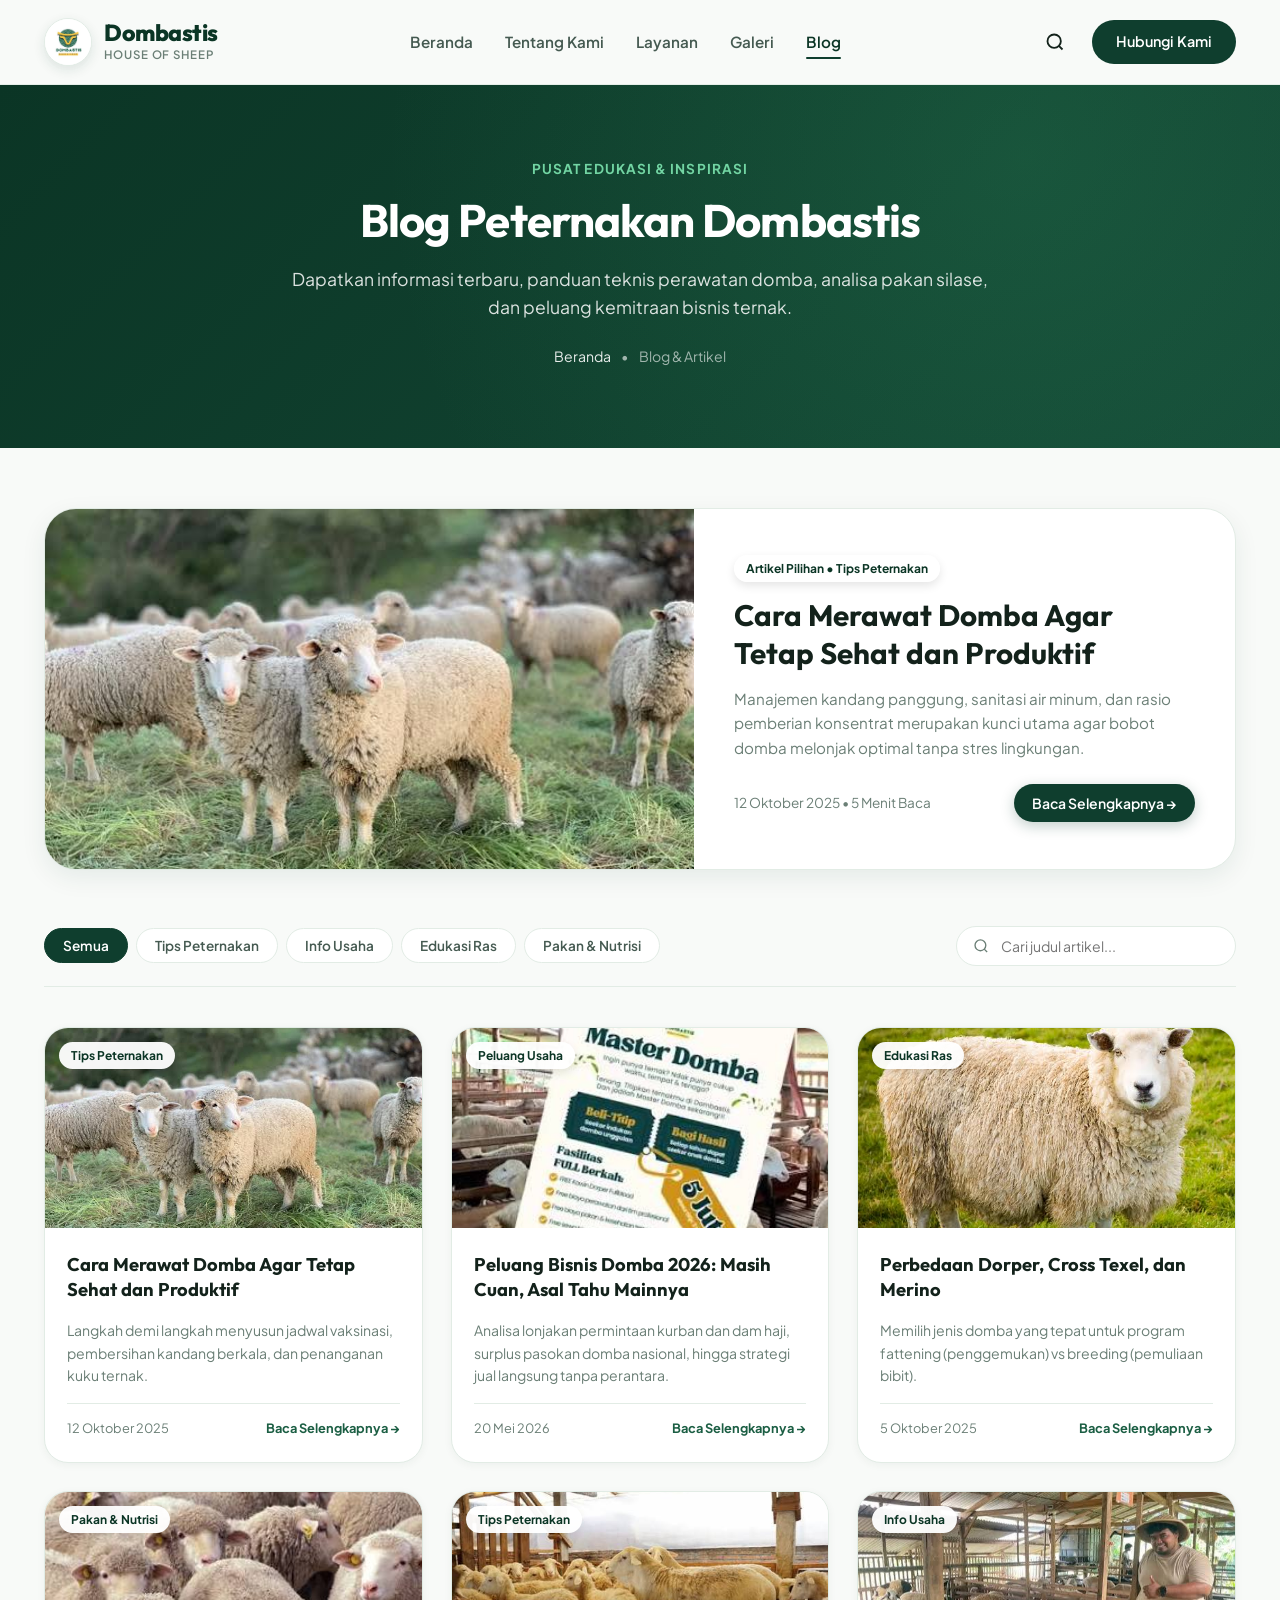
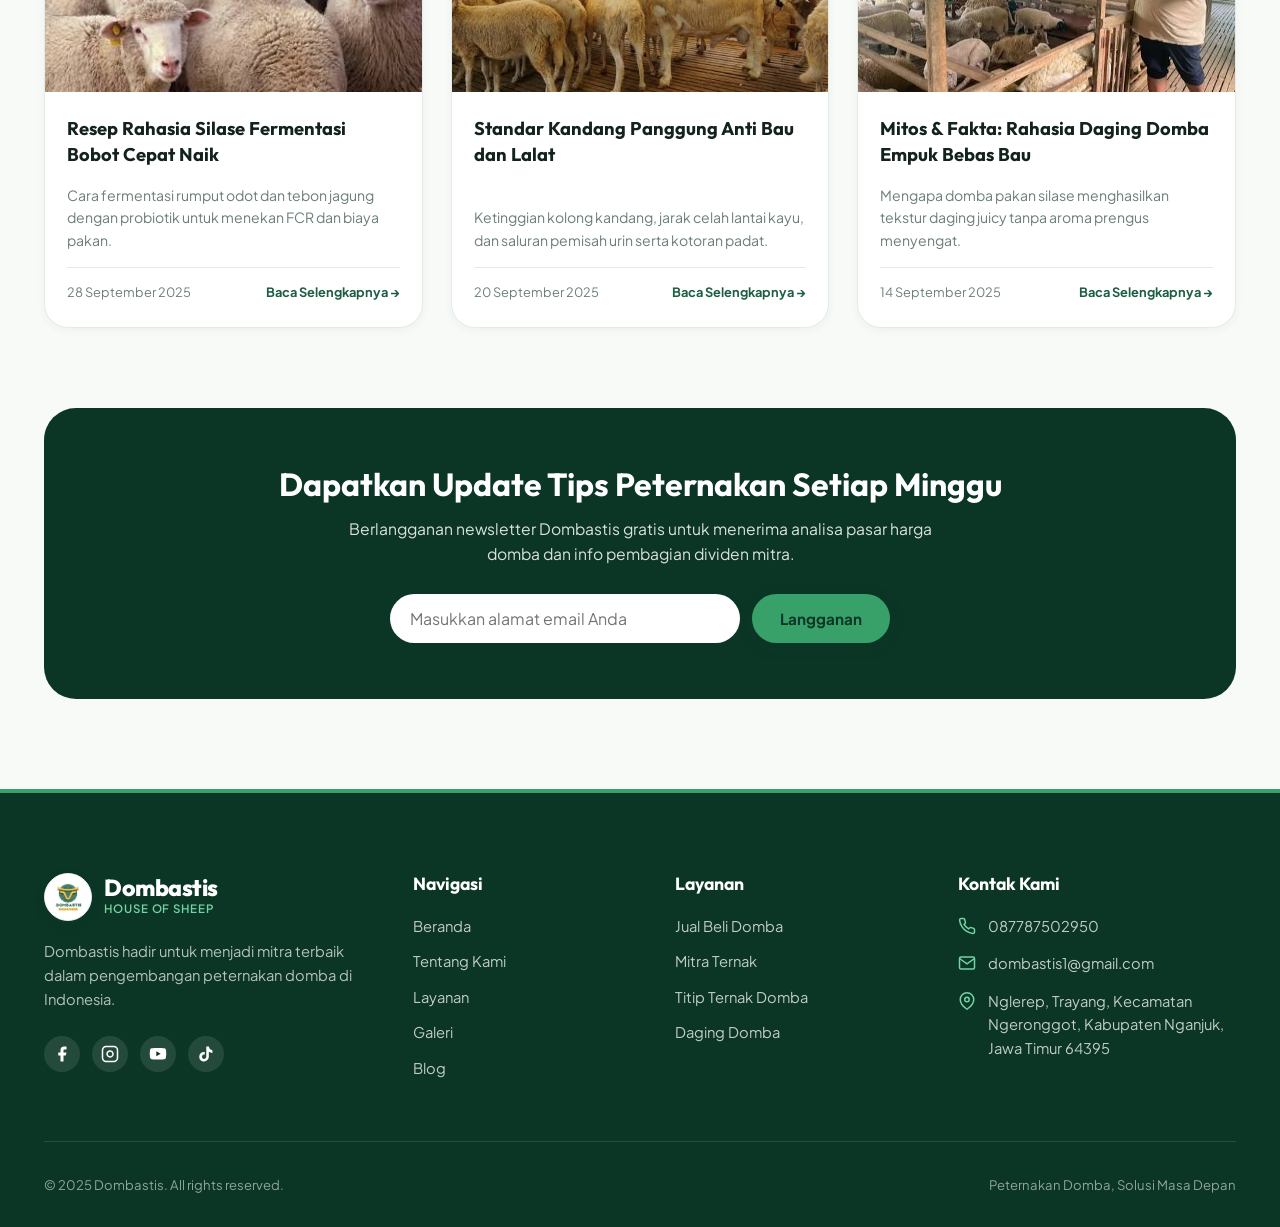
==== commit f2bbf675: "blog" ====
--- a/blog.html
+++ b/blog.html
@@ -271,18 +271,20 @@
 
           <!-- Card 2 -->
           <article class="article-card">
-            <div class="article-media">
-              <img src="image/domba5.jpg" alt="Peluang Bisnis Domba">
-              <span class="article-category-tag">Info Usaha</span>
-            </div>
-            <div class="article-content">
-              <h3 class="article-title">Peluang Bisnis Domba di Tahun 2025</h3>
-              <p style="font-size: 0.88rem; color: var(--text-muted); margin-bottom: 16px;">
-                Analisa pasar daging domba premium, aqiqah, dan proyeksi permintaan hari raya kurban masa kini.
-              </p>
-              <div class="article-footer">
-                <span class="article-date">9 Oktober 2025</span>
-                <span class="article-link">Baca Selengkapnya &rarr;</span>
+            <a href="peluang-bisnis-domba-2026.html" class="article-media" style="display: block;">
+              <img src="image/domba5.jpg" alt="Peluang Bisnis Domba 2026">
+              <span class="article-category-tag">Peluang Usaha</span>
+            </a>
+            <div class="article-content">
+              <h3 class="article-title">
+                <a href="peluang-bisnis-domba-2026.html" style="color: inherit; text-decoration: none;">Peluang Bisnis Domba 2026: Masih Cuan, Asal Tahu Mainnya</a>
+              </h3>
+              <p style="font-size: 0.88rem; color: var(--text-muted); margin-bottom: 16px;">
+                Analisa lonjakan permintaan kurban dan dam haji, surplus pasokan domba nasional, hingga strategi jual langsung tanpa perantara.
+              </p>
+              <div class="article-footer">
+                <span class="article-date">20 Mei 2026</span>
+                <a href="peluang-bisnis-domba-2026.html" class="article-link" style="color: var(--primary-green); font-weight: 700;">Baca Selengkapnya &rarr;</a>
               </div>
             </div>
           </article>
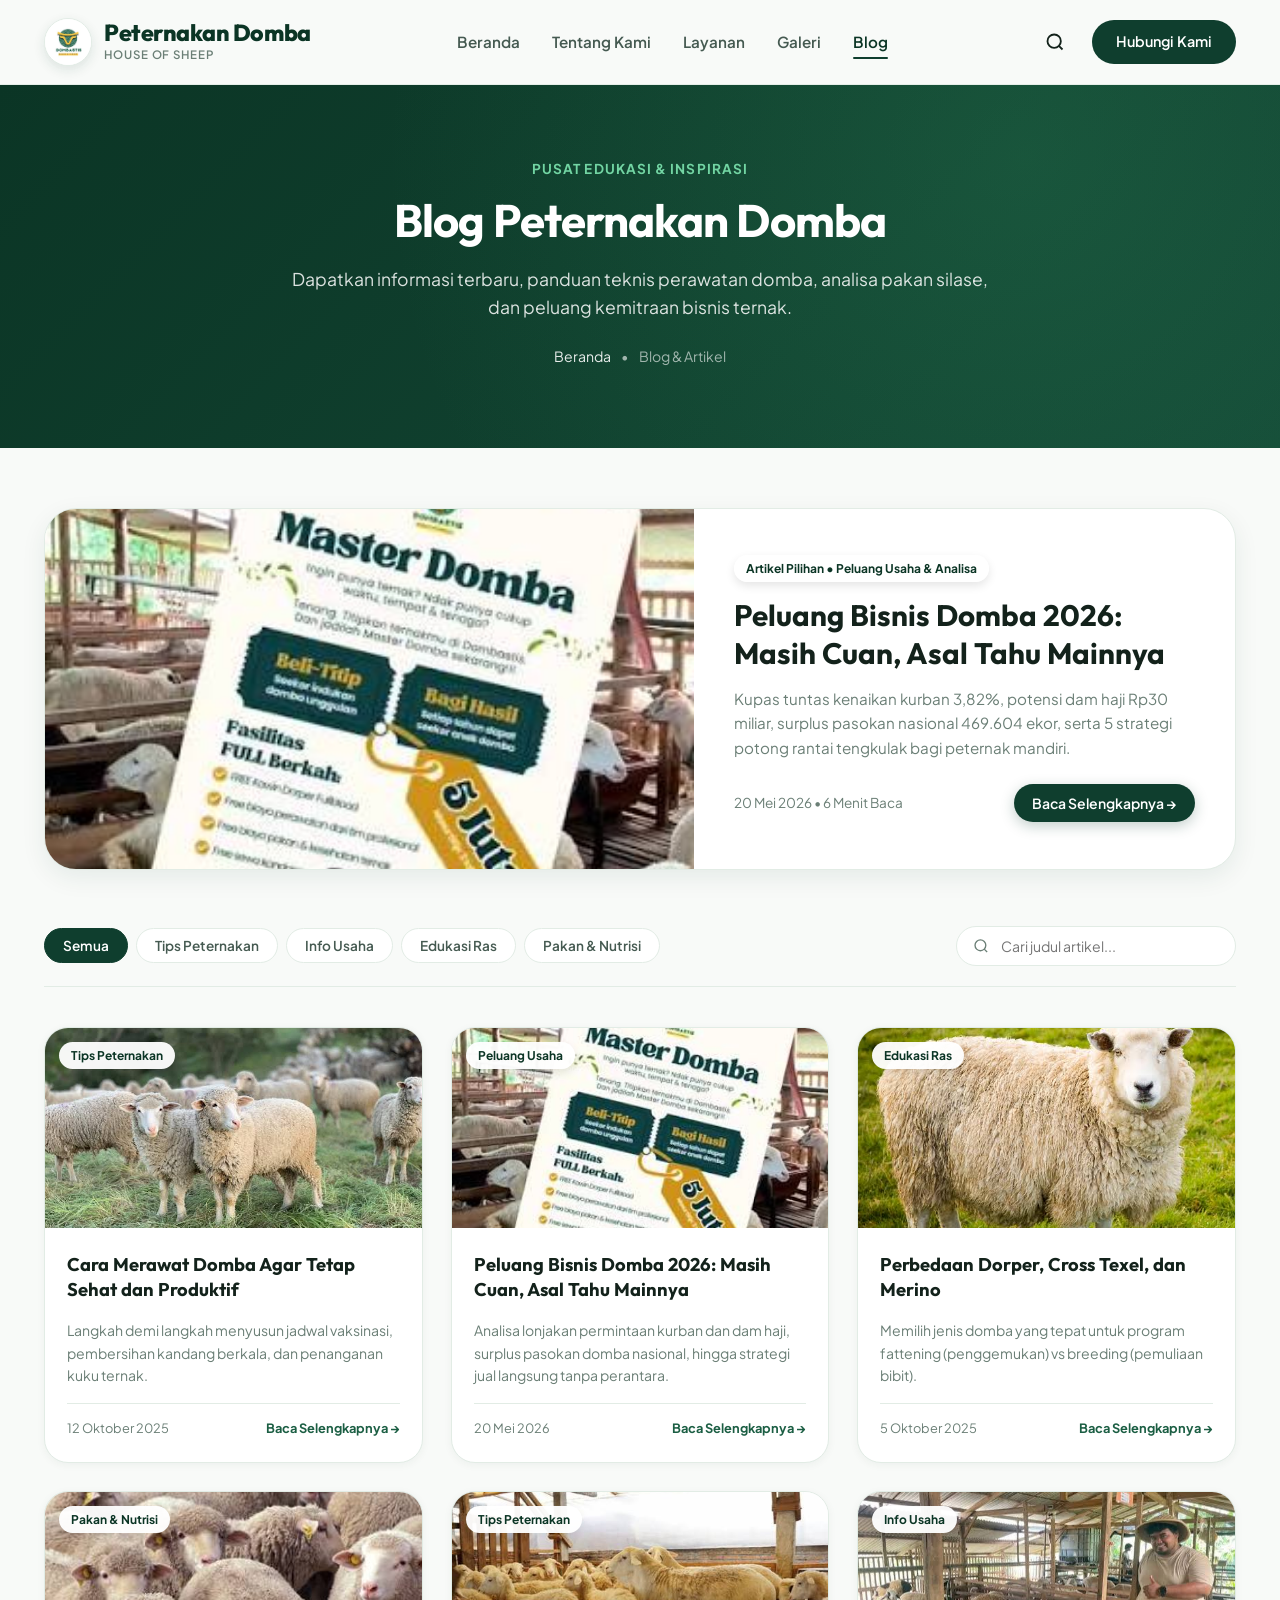
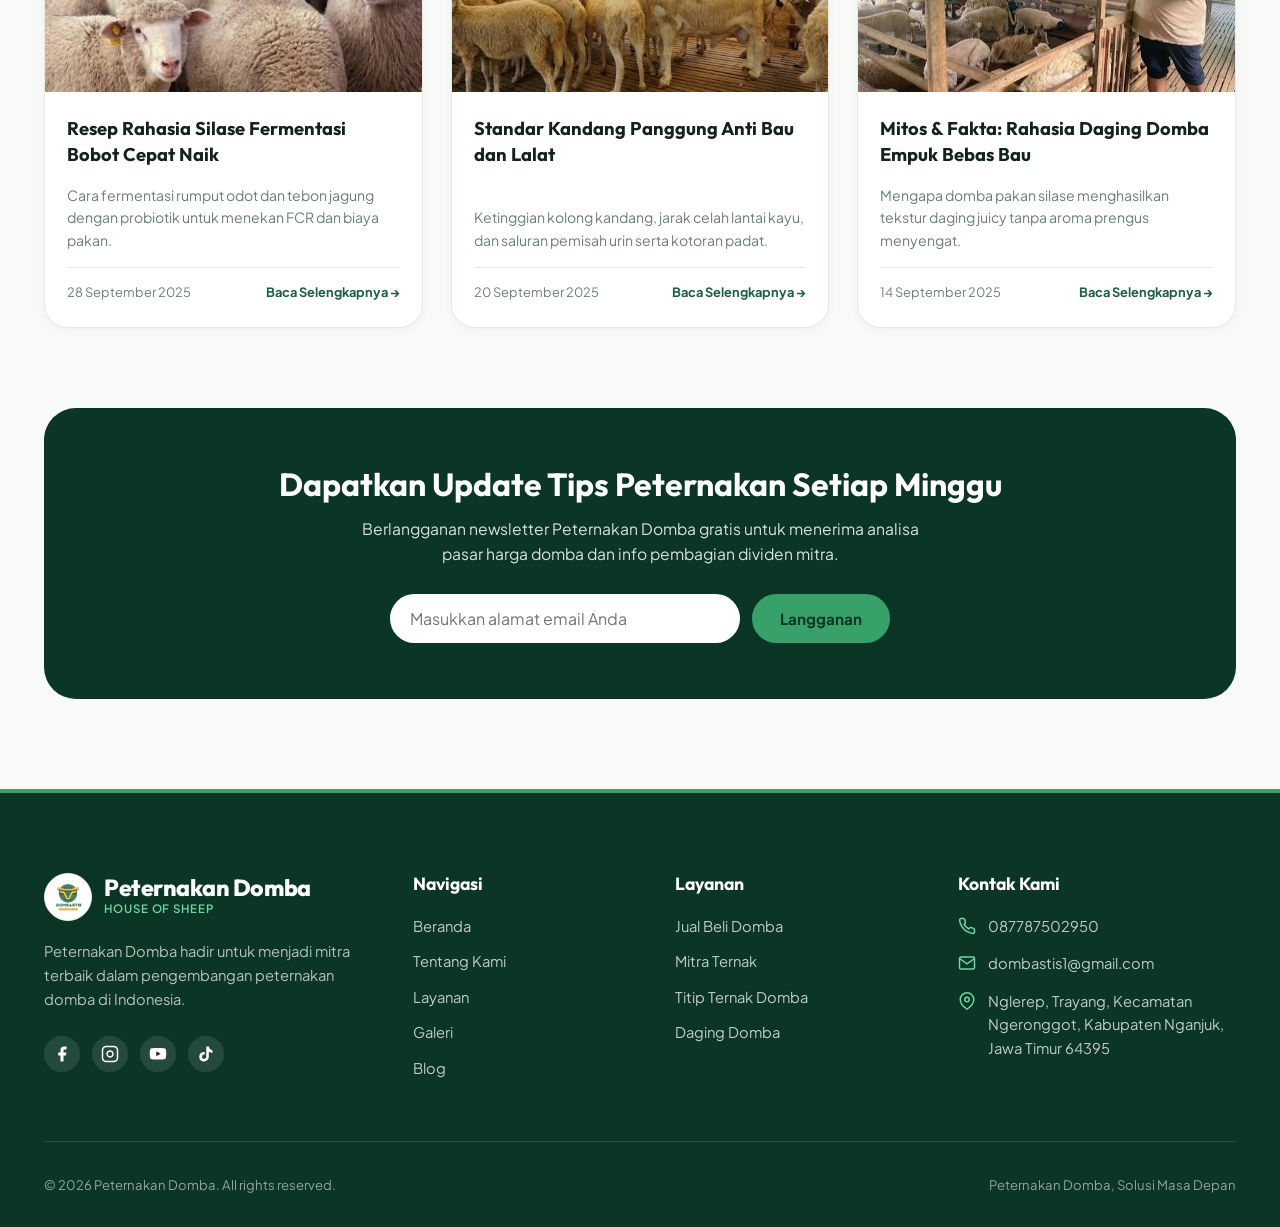
==== commit d930a9ee: "nama" ====
--- a/blog.html
+++ b/blog.html
@@ -3,7 +3,7 @@
 <head>
   <meta charset="UTF-8">
   <meta name="viewport" content="width=device-width, initial-scale=1.0">
-  <title>Blog & Artikel - Dombastis Edukasi & Bisnis Domba Modern</title>
+  <title>Blog & Artikel - Peternakan Domba Edukasi & Bisnis Domba Modern</title>
   <meta name="description" content="Kumpulan artikel edukasi peternakan domba, tips budidaya bibit Dorper dan Texel, manajemen pakan silase, serta peluang bisnis kemitraan ternak domba.">
   <link rel="stylesheet" href="css/style.css">
   <link rel="icon" type="image/jpeg" href="image/logo dombastis.jpg">
@@ -138,8 +138,8 @@
     <div class="container">
       <nav class="navbar" aria-label="Navigasi Utama">
         <a href="index.html" class="brand-logo">
-          <div class="brand-icon"><img src="image/logo dombastis.jpg" alt="Logo Dombastis"></div>
-          <div class="brand-text"><span class="brand-name">Dombastis</span><span class="brand-tagline">House of Sheep</span></div>
+          <div class="brand-icon"><img src="image/logo dombastis.jpg" alt="Logo Peternakan Domba"></div>
+          <div class="brand-text"><span class="brand-name">Peternakan Domba</span><span class="brand-tagline">House of Sheep</span></div>
         </a>
 
         <ul class="nav-menu">
@@ -168,8 +168,8 @@
   <aside class="mobile-nav-drawer" id="mobileDrawer">
     <div class="mobile-drawer-header">
       <div class="brand-logo">
-        <div class="brand-icon"><img src="image/logo dombastis.jpg" alt="Logo Dombastis"></div>
-        <div class="brand-text"><span class="brand-name">Dombastis</span><span class="brand-tagline">House of Sheep</span></div>
+        <div class="brand-icon"><img src="image/logo dombastis.jpg" alt="Logo Peternakan Domba"></div>
+        <div class="brand-text"><span class="brand-name">Peternakan Domba</span><span class="brand-tagline">House of Sheep</span></div>
       </div>
       <button class="btn-close-drawer" id="closeDrawerBtn">&times;</button>
     </div>
@@ -200,7 +200,7 @@
       <div class="container">
         <div class="inner-hero-content">
           <span class="inner-hero-eyebrow">Pusat Edukasi & Inspirasi</span>
-          <h1 class="inner-hero-title">Blog Peternakan Dombastis</h1>
+          <h1 class="inner-hero-title">Blog Peternakan Domba</h1>
           <p class="inner-hero-subtitle">
             Dapatkan informasi terbaru, panduan teknis perawatan domba, analisa pakan silase, dan peluang kemitraan bisnis ternak.
           </p>
@@ -216,20 +216,24 @@
     <!-- Main Blog Section -->
     <section class="blog-page-section">
       <div class="container">
-        <!-- Featured Article -->
+        <!-- Featured Article: Peluang Bisnis Domba 2026 -->
         <article class="featured-article">
           <div class="featured-media">
-            <img src="image/domba4.jpg" alt="Panduan Merawat Domba">
+            <a href="peluang-bisnis-domba-2026.html" style="display: block; width: 100%; height: 100%;">
+              <img src="image/domba5.jpg" alt="Peluang Bisnis Domba 2026">
+            </a>
           </div>
           <div class="featured-content">
-            <span class="article-category-tag" style="position: static; display: inline-block; width: fit-content; margin-bottom: 14px;">Artikel Pilihan &bull; Tips Peternakan</span>
-            <h2 style="font-size: 1.85rem; margin-bottom: 14px; line-height: 1.3;">Cara Merawat Domba Agar Tetap Sehat dan Produktif</h2>
+            <span class="article-category-tag" style="position: static; display: inline-block; width: fit-content; margin-bottom: 14px;">Artikel Pilihan &bull; Peluang Usaha &amp; Analisa</span>
+            <h2 style="font-size: 1.85rem; margin-bottom: 14px; line-height: 1.3;">
+              <a href="peluang-bisnis-domba-2026.html" style="color: inherit; text-decoration: none;">Peluang Bisnis Domba 2026: Masih Cuan, Asal Tahu Mainnya</a>
+            </h2>
             <p style="color: var(--text-muted); font-size: 0.95rem; margin-bottom: 24px; line-height: 1.6;">
-              Manajemen kandang panggung, sanitasi air minum, dan rasio pemberian konsentrat merupakan kunci utama agar bobot domba melonjak optimal tanpa stres lingkungan.
+              Kupas tuntas kenaikan kurban 3,82%, potensi dam haji Rp30 miliar, surplus pasokan nasional 469.604 ekor, serta 5 strategi potong rantai tengkulak bagi peternak mandiri.
             </p>
             <div style="display: flex; justify-content: space-between; align-items: center; font-size: 0.85rem;">
-              <span style="color: var(--text-muted);">12 Oktober 2025 &bull; 5 Menit Baca</span>
-              <a href="#article-1" class="btn btn-primary btn-sm">Baca Selengkapnya &rarr;</a>
+              <span style="color: var(--text-muted);">20 Mei 2026 &bull; 6 Menit Baca</span>
+              <a href="peluang-bisnis-domba-2026.html" class="btn btn-primary btn-sm">Baca Selengkapnya &rarr;</a>
             </div>
           </div>
         </article>
@@ -366,9 +370,9 @@
         <div class="newsletter-section">
           <h2 style="color: #FFFFFF; font-size: 2rem; margin-bottom: 12px;">Dapatkan Update Tips Peternakan Setiap Minggu</h2>
           <p style="color: rgba(255,255,255,0.85); max-width: 600px; margin: 0 auto; font-size: 0.98rem;">
-            Berlangganan newsletter Dombastis gratis untuk menerima analisa pasar harga domba dan info pembagian dividen mitra.
+            Berlangganan newsletter Peternakan Domba gratis untuk menerima analisa pasar harga domba dan info pembagian dividen mitra.
           </p>
-          <form class="newsletter-form" onsubmit="event.preventDefault(); alert('Terima kasih telah berlangganan newsletter Dombastis!');">
+          <form class="newsletter-form" onsubmit="event.preventDefault(); alert('Terima kasih telah berlangganan newsletter Peternakan Domba!');">
             <input type="email" placeholder="Masukkan alamat email Anda" class="newsletter-input" required>
             <button type="submit" class="btn btn-primary" style="background: var(--accent-mint); color: var(--primary-deep); font-weight: 700;">
               Langganan
@@ -385,10 +389,10 @@
       <div class="footer-top">
         <div class="footer-brand">
           <a href="index.html" class="footer-logo">
-            <div class="brand-icon"><img src="image/logo dombastis.jpg" alt="Logo Dombastis"></div>
-            <div class="brand-text"><span class="brand-name">Dombastis</span><span class="brand-tagline">House of Sheep</span></div>
+            <div class="brand-icon"><img src="image/logo dombastis.jpg" alt="Logo Peternakan Domba"></div>
+            <div class="brand-text"><span class="brand-name">Peternakan Domba</span><span class="brand-tagline">House of Sheep</span></div>
           </a>
-          <p class="footer-about-text">Dombastis hadir untuk menjadi mitra terbaik dalam pengembangan peternakan domba di Indonesia.</p>
+          <p class="footer-about-text">Peternakan Domba hadir untuk menjadi mitra terbaik dalam pengembangan peternakan domba di Indonesia.</p>
           <div class="social-links">
             <a href="https://web.facebook.com/dombastis.id/?_rdc=1&_rdr#" target="_blank" rel="noopener" class="social-btn" aria-label="Facebook"><svg viewBox="0 0 24 24" fill="currentColor"><path d="M18 2h-3a5 5 0 0 0-5 5v3H7v4h3v8h4v-8h3l1-4h-4V7a1 1 0 0 1 1-1h3z"/></svg></a>
             <a href="https://www.instagram.com/dombastis_id/" target="_blank" rel="noopener" class="social-btn" aria-label="Instagram"><svg viewBox="0 0 24 24" fill="none" stroke="currentColor" stroke-width="2"><rect x="2" y="2" width="20" height="20" rx="5" ry="5"></rect><path d="M16 11.37A4 4 0 1 1 12.63 8 4 4 0 0 1 16 11.37z"></path><line x1="17.5" y1="6.5" x2="17.51" y2="6.5"></line></svg></a>
@@ -438,7 +442,7 @@
       </div>
 
       <div class="footer-bottom">
-        <div>&copy; 2025 Dombastis. All rights reserved.</div>
+        <div>&copy; 2026 Peternakan Domba. All rights reserved.</div>
         <div>Peternakan Domba, Solusi Masa Depan</div>
       </div>
     </div>
--- a/css/style.css
+++ b/css/style.css
@@ -1,5 +1,5 @@
 /* ==========================================================================
-   DOMBASTIS - Peternakan Domba Modern & Terpercaya
+   PETERNAKAN DOMBA - Peternakan Domba Modern & Terpercaya
    Core Stylesheet & Design System
    ========================================================================== */
 
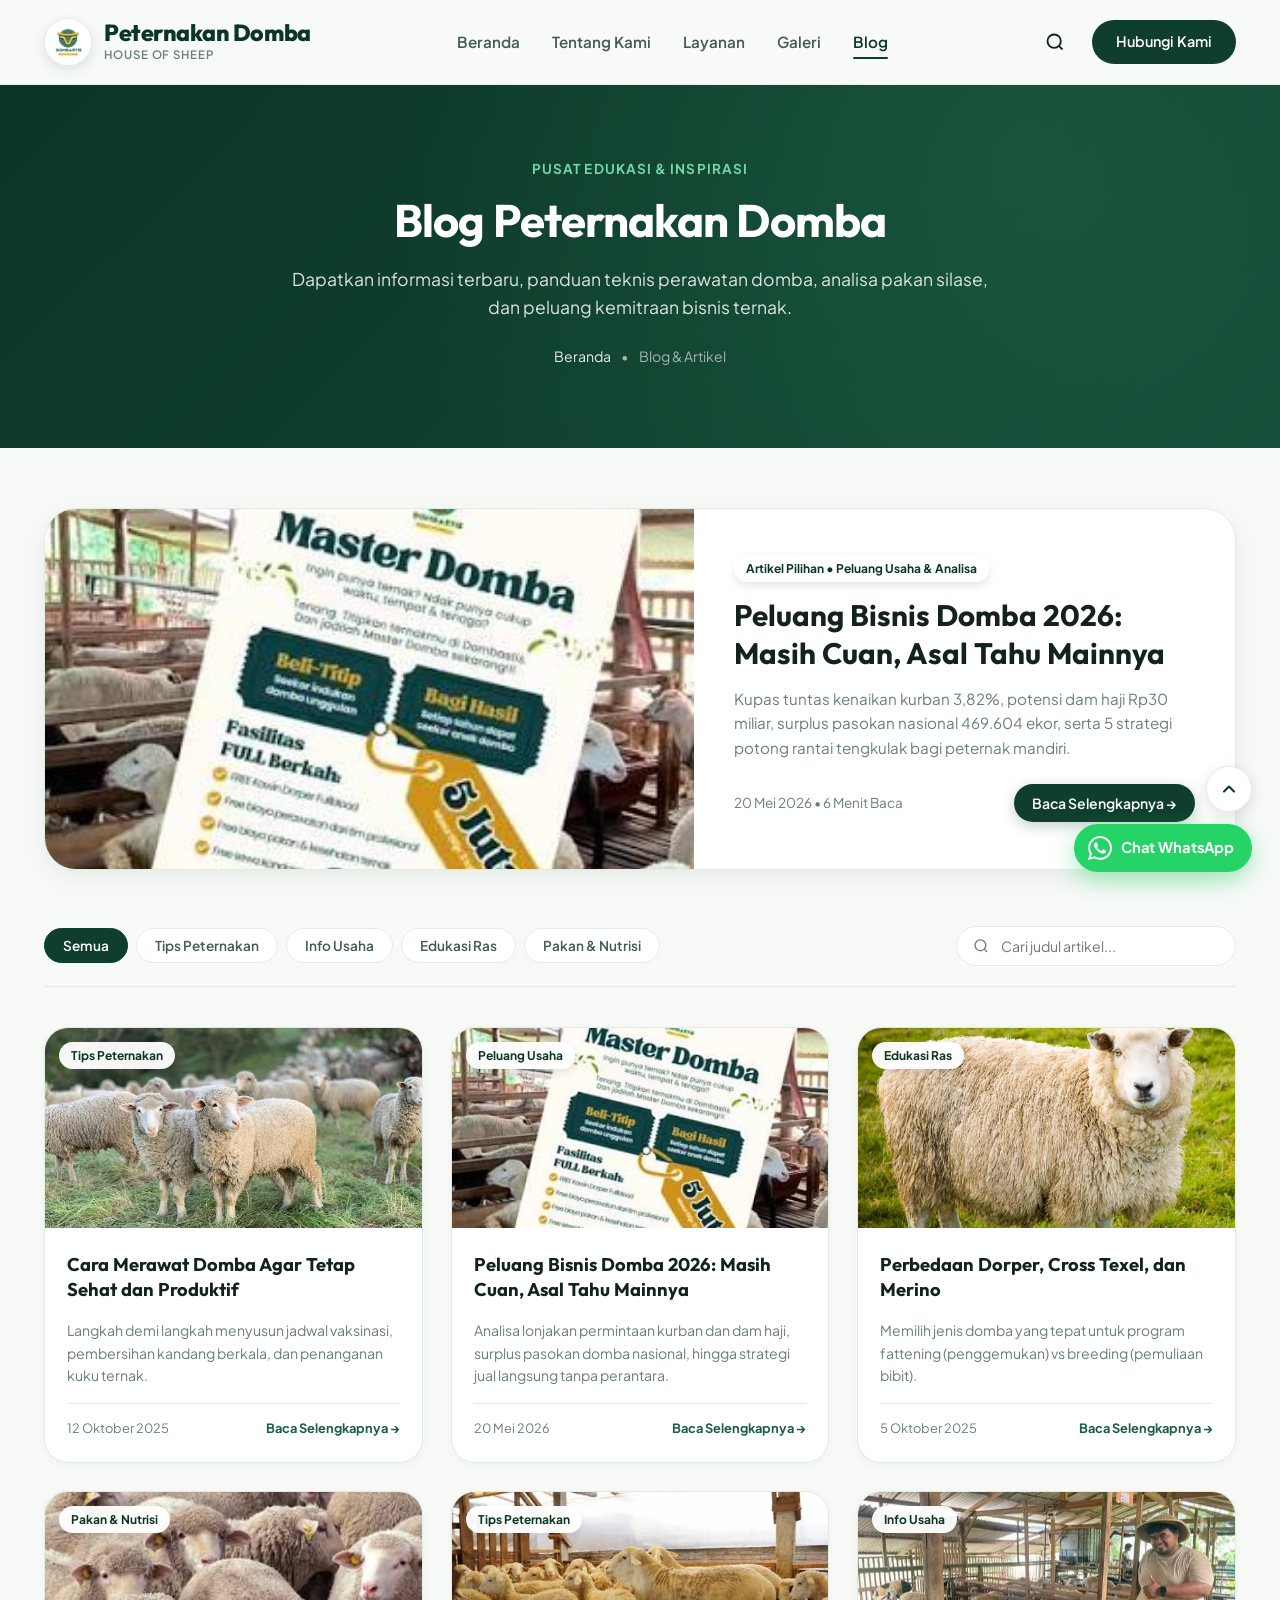
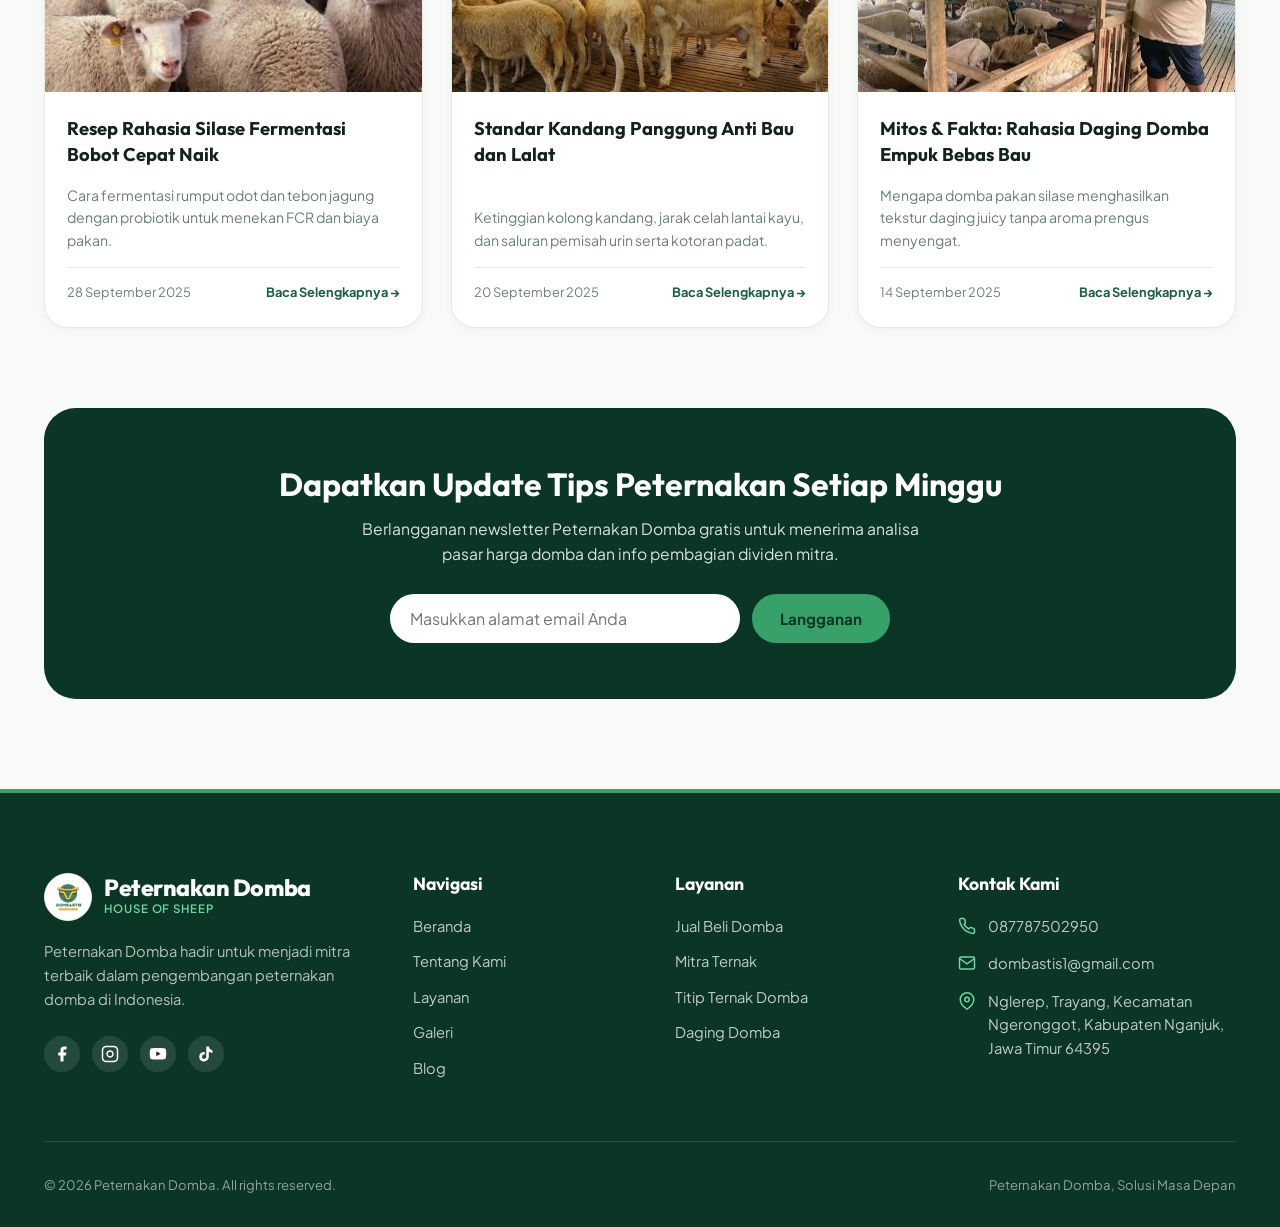
==== commit 9ea58526: "piii" ====
--- a/blog.html
+++ b/blog.html
@@ -448,6 +448,21 @@
     </div>
   </footer>
 
+  <!-- Floating Action Buttons: Back to Top & WhatsApp -->
+  <div class="floating-actions" id="floatingActions">
+    <button class="btn-floating-top" id="backToTopBtn" aria-label="Kembali ke atas" title="Kembali ke atas">
+      <svg viewBox="0 0 24 24" fill="none" stroke="currentColor" stroke-width="2.5" stroke-linecap="round" stroke-linejoin="round">
+        <path d="M18 15l-6-6-6 6"/>
+      </svg>
+    </button>
+    <a href="https://wa.me/6287787502950?text=Halo%20Peternakan%20Domba,%20saya%20ingin%20konsultasi%20seputar%20ternak%20domba" target="_blank" rel="noopener" class="btn-floating-wa" aria-label="Chat WhatsApp Peternakan Domba" title="Chat WhatsApp">
+      <svg viewBox="0 0 24 24" fill="currentColor">
+        <path d="M.057 24l1.687-6.163c-1.041-1.804-1.588-3.849-1.587-5.946.003-6.556 5.338-11.891 11.893-11.891 3.181.001 6.167 1.24 8.413 3.488 2.245 2.248 3.481 5.236 3.48 8.414-.003 6.557-5.338 11.892-11.893 11.892-1.99-.001-3.951-.5-5.688-1.448l-6.305 1.654zm6.597-3.807c1.676.995 3.276 1.591 5.392 1.592 5.448 0 9.886-4.434 9.889-9.885.002-5.462-4.415-9.89-9.881-9.892-5.452 0-9.887 4.434-9.889 9.884-.001 2.225.651 3.891 1.746 5.634l-.999 3.648 3.742-.981zm11.387-5.464c-.074-.124-.272-.198-.57-.347-.297-.149-1.758-.868-2.031-.967-.272-.099-.47-.149-.669.149-.198.297-.768.967-.941 1.165-.173.198-.347.223-.644.074-.297-.149-1.255-.462-2.39-1.475-.883-.788-1.48-1.761-1.653-2.059-.173-.297-.018-.458.13-.606.134-.133.297-.347.446-.521.151-.172.2-.296.3-.495.099-.198.05-.372-.025-.521-.075-.148-.669-1.611-.916-2.206-.242-.579-.487-.501-.669-.51l-.57-.01c-.198 0-.52.074-.792.372s-1.04 1.016-1.04 2.479 1.065 2.876 1.213 3.074c.149.198 2.095 3.2 5.076 4.487.709.306 1.263.489 1.694.626.712.226 1.36.194 1.872.118.571-.085 1.758-.719 2.006-1.413.248-.695.248-1.29.173-1.414z"/>
+      </svg>
+      <span class="floating-wa-label">Chat WhatsApp</span>
+    </a>
+  </div>
+
   <script src="js/main.js"></script>
 </body>
 </html>
--- a/css/style.css
+++ b/css/style.css
@@ -2517,3 +2517,138 @@
     gap: 8px;
   }
 }
+
+/* ==========================================================================
+   Global Floating Actions: WhatsApp & Back to Top Button
+   ========================================================================== */
+.floating-actions {
+  position: fixed;
+  bottom: 28px;
+  right: 28px;
+  display: flex;
+  flex-direction: column;
+  align-items: flex-end;
+  gap: 12px;
+  z-index: 990;
+  pointer-events: none;
+}
+
+.floating-actions > * {
+  pointer-events: auto;
+}
+
+/* Back to Top Button */
+.btn-floating-top {
+  width: 46px;
+  height: 46px;
+  border-radius: 50%;
+  background: var(--bg-surface, #ffffff);
+  color: var(--primary-deep, #0B3525);
+  border: 1.5px solid var(--border-light, #E2E8F0);
+  box-shadow: 0 4px 16px rgba(0, 0, 0, 0.12);
+  display: flex;
+  align-items: center;
+  justify-content: center;
+  cursor: pointer;
+  opacity: 0;
+  visibility: hidden;
+  transform: translateY(14px) scale(0.9);
+  transition: opacity 0.3s cubic-bezier(0.16, 1, 0.3, 1),
+              transform 0.3s cubic-bezier(0.16, 1, 0.3, 1),
+              background 0.2s ease,
+              color 0.2s ease,
+              box-shadow 0.2s ease,
+              border-color 0.2s ease;
+}
+
+.btn-floating-top svg {
+  width: 20px;
+  height: 20px;
+  stroke: currentColor;
+  transition: transform 0.2s ease;
+}
+
+.btn-floating-top.show {
+  opacity: 1;
+  visibility: visible;
+  transform: translateY(0) scale(1);
+}
+
+.btn-floating-top:hover {
+  background: var(--primary-deep, #0B3525);
+  color: #FFFFFF;
+  border-color: var(--primary-deep, #0B3525);
+  box-shadow: 0 8px 24px rgba(11, 53, 37, 0.25);
+}
+
+.btn-floating-top:hover svg {
+  transform: translateY(-2px);
+}
+
+/* Floating WhatsApp Button */
+.btn-floating-wa {
+  display: flex;
+  align-items: center;
+  gap: 9px;
+  background: #25D366;
+  color: #FFFFFF !important;
+  padding: 12px 18px 12px 14px;
+  border-radius: 50px;
+  text-decoration: none !important;
+  font-family: inherit;
+  font-weight: 700;
+  font-size: 0.92rem;
+  letter-spacing: -0.01em;
+  box-shadow: 0 8px 24px rgba(37, 211, 102, 0.42);
+  transition: transform 0.25s cubic-bezier(0.16, 1, 0.3, 1),
+              box-shadow 0.25s cubic-bezier(0.16, 1, 0.3, 1),
+              background 0.2s ease;
+  animation: pulse-wa 2.5s infinite;
+}
+
+.btn-floating-wa svg {
+  width: 24px;
+  height: 24px;
+  fill: currentColor;
+  flex-shrink: 0;
+}
+
+.btn-floating-wa:hover {
+  background: #20ba5a;
+  transform: scale(1.05) translateY(-2px);
+  box-shadow: 0 12px 28px rgba(37, 211, 102, 0.55);
+}
+
+.floating-wa-label {
+  white-space: nowrap;
+}
+
+@keyframes pulse-wa {
+  0% { box-shadow: 0 0 0 0 rgba(37, 211, 102, 0.6); }
+  70% { box-shadow: 0 0 0 15px rgba(37, 211, 102, 0); }
+  100% { box-shadow: 0 0 0 0 rgba(37, 211, 102, 0); }
+}
+
+@media (max-width: 576px) {
+  .floating-actions {
+    bottom: 20px;
+    right: 18px;
+    gap: 10px;
+  }
+  .btn-floating-wa {
+    padding: 13px;
+    border-radius: 50%;
+  }
+  .btn-floating-wa svg {
+    width: 26px;
+    height: 26px;
+  }
+  .floating-wa-label {
+    display: none;
+  }
+  .btn-floating-top {
+    width: 44px;
+    height: 44px;
+  }
+}
+
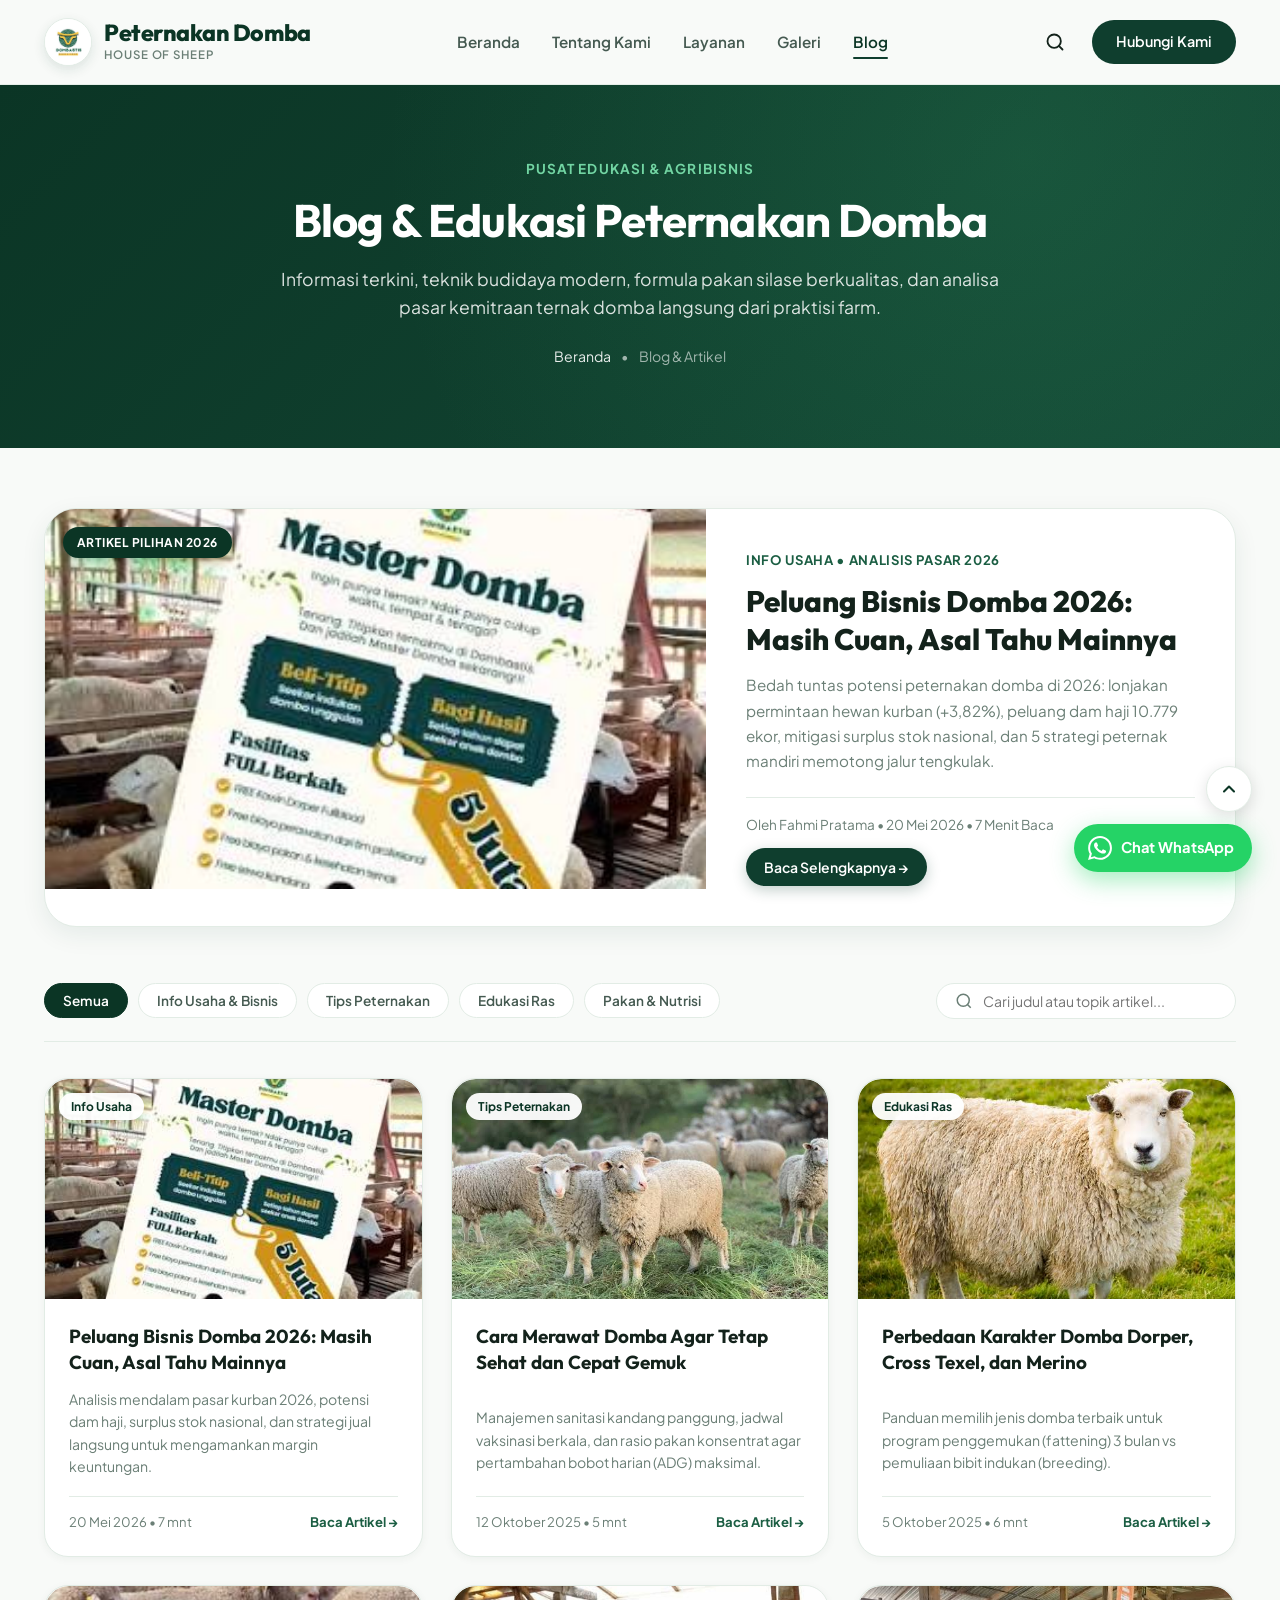
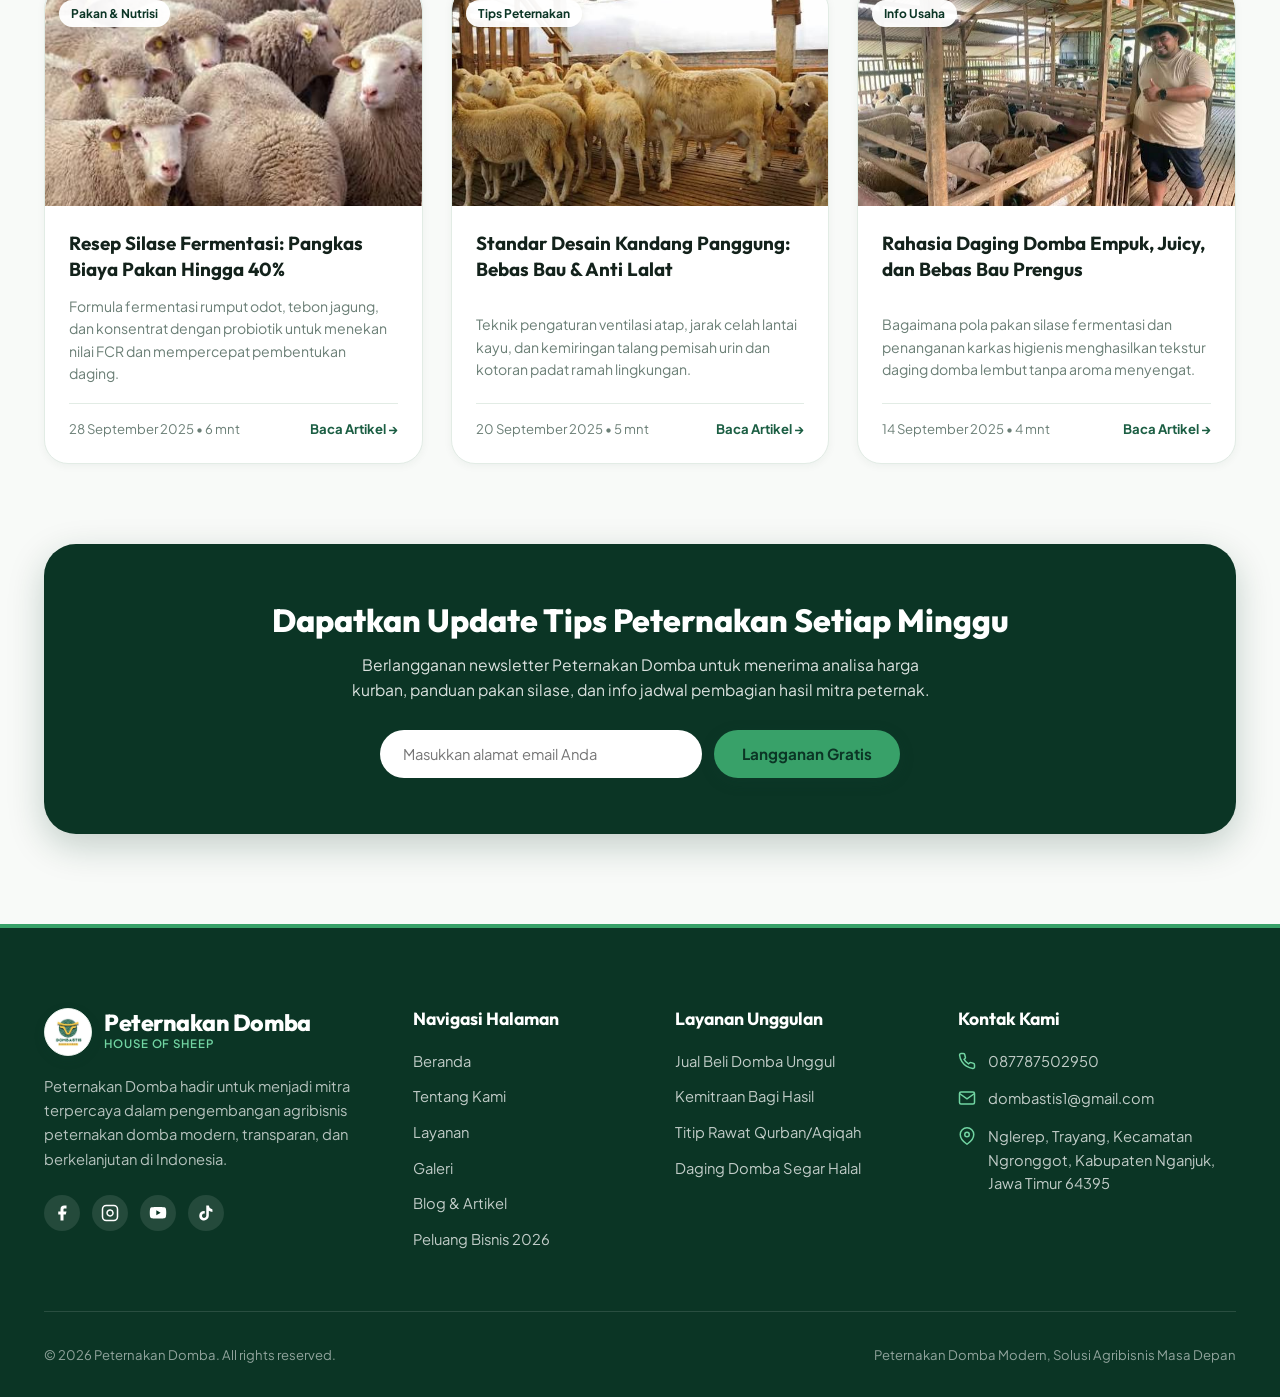
==== commit d101086a: "piu" ====
--- a/blog.html
+++ b/blog.html
@@ -3,14 +3,107 @@
 <head>
   <meta charset="UTF-8">
   <meta name="viewport" content="width=device-width, initial-scale=1.0">
-  <title>Blog & Artikel - Peternakan Domba Edukasi & Bisnis Domba Modern</title>
-  <meta name="description" content="Kumpulan artikel edukasi peternakan domba, tips budidaya bibit Dorper dan Texel, manajemen pakan silase, serta peluang bisnis kemitraan ternak domba.">
+  <title>Blog & Artikel Edukasi - Peternakan Domba Modern Nganjuk</title>
+  <meta name="description" content="Kumpulan artikel edukasi peternakan domba modern, panduan budidaya bibit Dorper dan Texel, formula pakan silase hemat biaya, serta analisis peluang bisnis kemitraan ternak domba 2026.">
+  <meta name="keywords" content="blog peternakan domba, artikel ternak domba, peluang bisnis domba 2026, cara ternak domba dorper, domba texel nganjuk, pakan silase domba, peternakan domba modern, house of sheep">
+  <meta name="author" content="Peternakan Domba">
+  <meta name="robots" content="index, follow, max-image-preview:large, max-snippet:-1, max-video-preview:-1">
+
+  <!-- Canonical URL -->
+  <link rel="canonical" href="https://peternakandomba.web.id/blog.html">
+
+  <!-- GEO & Local SEO Meta -->
+  <meta name="geo.region" content="ID-JI">
+  <meta name="geo.placename" content="Kabupaten Nganjuk, Jawa Timur, Indonesia">
+  <meta name="geo.position" content="-7.6433;112.0833">
+  <meta name="ICBM" content="-7.6433, 112.0833">
+
+  <!-- Open Graph / Facebook / WhatsApp (SEO & AEO) -->
+  <meta property="og:type" content="website">
+  <meta property="og:site_name" content="Peternakan Domba">
+  <meta property="og:locale" content="id_ID">
+  <meta property="og:title" content="Blog & Edukasi Peternakan Domba Modern Nganjuk">
+  <meta property="og:description" content="Wawasan praktis seputar agribisnis domba: tips perawatan bibit unggul, manajemen formulasi pakan silase, strategi cashflow, dan analisa pasar kurban 2026.">
+  <meta property="og:url" content="https://peternakandomba.web.id/blog.html">
+  <meta property="og:image" content="https://peternakandomba.web.id/image/domba5.jpg">
+  <meta property="og:image:width" content="1200">
+  <meta property="og:image:height" content="630">
+  <meta property="og:image:alt" content="Blog Edukasi Peternakan Domba Modern">
+
+  <!-- Twitter Card Meta -->
+  <meta name="twitter:card" content="summary_large_image">
+  <meta name="twitter:title" content="Blog & Artikel - Peternakan Domba Modern">
+  <meta name="twitter:description" content="Artikel edukasi seputar peluang agribisnis ternak domba, teknik pakan, dan kemitraan.">
+  <meta name="twitter:image" content="https://peternakandomba.web.id/image/domba5.jpg">
+
+  <!-- Favicon & Stylesheets -->
+  <link rel="icon" type="image/jpeg" href="image/logo dombastis.jpg">
   <link rel="stylesheet" href="css/style.css">
-  <link rel="icon" type="image/jpeg" href="image/logo dombastis.jpg">
+
+  <!-- Schema.org JSON-LD Structured Data (Blog + BlogPosting + Breadcrumbs) -->
+  <script type="application/ld+json">
+  {
+    "@context": "https://schema.org",
+    "@graph": [
+      {
+        "@type": "Blog",
+        "@id": "https://peternakandomba.web.id/blog.html#blog",
+        "url": "https://peternakandomba.web.id/blog.html",
+        "name": "Blog Edukasi Peternakan Domba",
+        "description": "Kumpulan artikel edukasi, panduan agribisnis, teknik pakan silase, dan manajemen kemitraan peternakan domba modern di Indonesia.",
+        "publisher": {
+          "@type": "AgriculturalBusiness",
+          "@id": "https://peternakandomba.web.id/#organization",
+          "name": "Peternakan Domba",
+          "url": "https://peternakandomba.web.id/",
+          "logo": {
+            "@type": "ImageObject",
+            "url": "https://peternakandomba.web.id/image/logo%20dombastis.jpg"
+          }
+        },
+        "inLanguage": "id-ID",
+        "blogPost": [
+          {
+            "@type": "BlogPosting",
+            "@id": "https://peternakandomba.web.id/peluang-bisnis-domba-2026.html#article",
+            "headline": "Peluang Bisnis Domba 2026: Masih Cuan, Asal Tahu Mainnya",
+            "url": "https://peternakandomba.web.id/peluang-bisnis-domba-2026.html",
+            "datePublished": "2026-05-20T08:00:00+07:00",
+            "image": "https://peternakandomba.web.id/image/domba5.jpg",
+            "author": {
+              "@type": "Person",
+              "name": "Fahmi Pratama"
+            }
+          }
+        ]
+      },
+      {
+        "@type": "BreadcrumbList",
+        "@id": "https://peternakandomba.web.id/blog.html#breadcrumb",
+        "itemListElement": [
+          {
+            "@type": "ListItem",
+            "position": 1,
+            "name": "Beranda",
+            "item": "https://peternakandomba.web.id/"
+          },
+          {
+            "@type": "ListItem",
+            "position": 2,
+            "name": "Blog & Artikel",
+            "item": "https://peternakandomba.web.id/blog.html"
+          }
+        ]
+      }
+    ]
+  }
+  </script>
+
   <style>
     .blog-page-section {
       padding: 60px 0 90px;
     }
+
     .featured-article {
       background: var(--bg-card);
       border-radius: var(--radius-xl);
@@ -18,48 +111,127 @@
       overflow: hidden;
       box-shadow: var(--shadow-md);
       display: grid;
-      grid-template-columns: 1.2fr 1fr;
+      grid-template-columns: 1.25fr 1fr;
       margin-bottom: 56px;
       transition: all var(--transition-normal);
-    }
+      position: relative;
+    }
+
     .featured-article:hover {
       box-shadow: var(--shadow-hover);
-      border-color: var(--accent-mint);
-    }
+      border-color: var(--primary-green);
+      transform: translateY(-2px);
+    }
+
     .featured-media {
-      height: 360px;
+      height: 380px;
       overflow: hidden;
-    }
+      position: relative;
+    }
+
     .featured-media img {
       width: 100%;
       height: 100%;
       object-fit: cover;
       transition: transform var(--transition-smooth);
     }
+
     .featured-article:hover .featured-media img {
       transform: scale(1.04);
     }
+
+    .featured-badge-float {
+      position: absolute;
+      top: 18px;
+      left: 18px;
+      background: var(--primary-deep);
+      color: #FFFFFF;
+      font-size: 0.75rem;
+      font-weight: 700;
+      letter-spacing: 0.04em;
+      text-transform: uppercase;
+      padding: 6px 14px;
+      border-radius: var(--radius-pill);
+      box-shadow: 0 4px 12px rgba(0,0,0,0.25);
+      z-index: 2;
+    }
+
     .featured-content {
       padding: 40px;
       display: flex;
       flex-direction: column;
       justify-content: center;
     }
+
+    .featured-category-tag {
+      display: inline-block;
+      width: fit-content;
+      color: var(--primary-green);
+      font-size: 0.82rem;
+      font-weight: 700;
+      letter-spacing: 0.05em;
+      text-transform: uppercase;
+      margin-bottom: 12px;
+    }
+
+    .featured-title {
+      font-size: 1.85rem;
+      font-weight: 800;
+      margin-bottom: 14px;
+      line-height: 1.3;
+      color: var(--text-main);
+    }
+
+    .featured-title a {
+      color: inherit;
+      text-decoration: none;
+      transition: color var(--transition-fast);
+    }
+
+    .featured-title a:hover {
+      color: var(--primary-green);
+    }
+
+    .featured-excerpt {
+      color: var(--text-muted);
+      font-size: 0.95rem;
+      margin-bottom: 24px;
+      line-height: 1.65;
+    }
+
+    .featured-meta {
+      display: flex;
+      justify-content: space-between;
+      align-items: center;
+      font-size: 0.85rem;
+      flex-wrap: wrap;
+      gap: 12px;
+      padding-top: 16px;
+      border-top: 1px solid var(--border-light);
+    }
+
+    .featured-meta-info {
+      color: var(--text-muted);
+    }
+
+    /* Filter Bar */
     .blog-filter-bar {
       display: flex;
       justify-content: space-between;
       align-items: center;
       flex-wrap: wrap;
-      gap: 16px;
-      margin-bottom: 40px;
-      padding-bottom: 20px;
+      gap: 18px;
+      margin-bottom: 36px;
+      padding-bottom: 22px;
       border-bottom: 1px solid var(--border-light);
     }
+
     .blog-category-pills {
       display: flex;
       flex-wrap: wrap;
-      gap: 8px;
-    }
+      gap: 10px;
+    }
+
     .blog-pill {
       padding: 8px 18px;
       border-radius: var(--radius-pill);
@@ -71,77 +243,231 @@
       cursor: pointer;
       transition: all var(--transition-fast);
     }
-    .blog-pill.active, .blog-pill:hover {
-      background: var(--primary-dark);
-      color: var(--text-white);
-      border-color: var(--primary-dark);
-    }
+
+    .blog-pill.active,
+    .blog-pill:hover {
+      background: var(--primary-deep);
+      color: #FFFFFF;
+      border-color: var(--primary-deep);
+    }
+
     .blog-search-box {
       display: flex;
       align-items: center;
       background: var(--bg-card);
       border: 1px solid var(--border-light);
       border-radius: var(--radius-pill);
-      padding: 6px 16px;
-      width: 280px;
-    }
+      padding: 8px 18px;
+      width: 300px;
+      transition: border-color var(--transition-fast), box-shadow var(--transition-fast);
+    }
+
+    .blog-search-box:focus-within {
+      border-color: var(--primary-green);
+      box-shadow: 0 0 0 3px rgba(27, 94, 32, 0.12);
+    }
+
+    .blog-search-box svg {
+      width: 18px;
+      height: 18px;
+      color: var(--text-muted);
+      margin-right: 10px;
+      flex-shrink: 0;
+    }
+
     .blog-search-box input {
       width: 100%;
       background: transparent;
+      border: none;
+      outline: none;
       font-size: 0.88rem;
-      padding: 4px;
-    }
+      color: var(--text-main);
+    }
+
+    /* Search Results Info Counter */
+    .blog-results-counter {
+      font-size: 0.86rem;
+      color: var(--text-muted);
+      margin-bottom: 24px;
+      display: none;
+    }
+
+    .blog-results-counter.show {
+      display: block;
+    }
+
+    /* Article Card Enhancements */
+    .article-card {
+      transition: transform var(--transition-normal), box-shadow var(--transition-normal);
+      display: flex;
+      flex-direction: column;
+      height: 100%;
+    }
+
+    .article-card:hover {
+      transform: translateY(-4px);
+      box-shadow: var(--shadow-hover);
+    }
+
+    .article-card .article-media {
+      position: relative;
+      height: 220px;
+      overflow: hidden;
+      border-top-left-radius: inherit;
+      border-top-right-radius: inherit;
+    }
+
+    .article-card .article-media img {
+      width: 100%;
+      height: 100%;
+      object-fit: cover;
+      transition: transform var(--transition-smooth);
+    }
+
+    .article-card:hover .article-media img {
+      transform: scale(1.05);
+    }
+
+    .article-card .article-content {
+      display: flex;
+      flex-direction: column;
+      flex: 1;
+      padding: 24px;
+    }
+
+    .article-card .article-title {
+      font-size: 1.18rem;
+      font-weight: 700;
+      line-height: 1.4;
+      margin-bottom: 12px;
+      color: var(--text-main);
+    }
+
+    .article-card .article-title a {
+      color: inherit;
+      text-decoration: none;
+      transition: color var(--transition-fast);
+    }
+
+    .article-card .article-title a:hover {
+      color: var(--primary-green);
+    }
+
+    .article-card .article-desc {
+      font-size: 0.88rem;
+      color: var(--text-muted);
+      margin-bottom: 18px;
+      line-height: 1.6;
+      flex: 1;
+    }
+
+    .article-card .article-footer {
+      display: flex;
+      justify-content: space-between;
+      align-items: center;
+      font-size: 0.82rem;
+      padding-top: 14px;
+      border-top: 1px solid var(--border-light);
+      margin-top: auto;
+    }
+
+    .article-card .article-link-btn {
+      color: var(--primary-green);
+      font-weight: 700;
+      text-decoration: none;
+      display: inline-flex;
+      align-items: center;
+      gap: 4px;
+      transition: gap 0.2s ease;
+    }
+
+    .article-card:hover .article-link-btn {
+      gap: 8px;
+    }
+
+    /* Newsletter Box */
     .newsletter-section {
       background: var(--primary-deep);
-      color: var(--text-white);
+      color: #FFFFFF;
       border-radius: var(--radius-xl);
       padding: 56px 40px;
       text-align: center;
       margin-top: 80px;
-    }
+      box-shadow: 0 12px 36px rgba(11, 53, 37, 0.22);
+    }
+
     .newsletter-form {
       display: flex;
-      max-width: 500px;
+      max-width: 520px;
       margin: 28px auto 0;
       gap: 12px;
     }
+
     .newsletter-input {
       flex: 1;
-      padding: 14px 20px;
+      padding: 14px 22px;
       border-radius: var(--radius-pill);
       background: #FFFFFF;
       color: var(--text-main);
-    }
+      border: 1px solid transparent;
+      outline: none;
+      font-size: 0.92rem;
+    }
+
+    .newsletter-input:focus {
+      border-color: var(--accent-mint);
+      box-shadow: 0 0 0 3px rgba(37, 211, 102, 0.25);
+    }
+
     @media (max-width: 868px) {
       .featured-article {
         grid-template-columns: 1fr;
       }
+
       .featured-media {
-        height: 240px;
-      }
+        height: 250px;
+      }
+
       .featured-content {
         padding: 24px;
       }
+
+      .featured-title {
+        font-size: 1.45rem;
+      }
+
       .blog-search-box {
         width: 100%;
       }
+
       .newsletter-form {
         flex-direction: column;
       }
+
+      .newsletter-section {
+        padding: 40px 20px;
+      }
     }
   </style>
 </head>
+
 <body>
 
   <!-- Top Navigation Header -->
   <header class="site-header" id="siteHeader">
     <div class="container">
       <nav class="navbar" aria-label="Navigasi Utama">
-        <a href="index.html" class="brand-logo">
-          <div class="brand-icon"><img src="image/logo dombastis.jpg" alt="Logo Peternakan Domba"></div>
-          <div class="brand-text"><span class="brand-name">Peternakan Domba</span><span class="brand-tagline">House of Sheep</span></div>
+        <a href="index.html" class="brand-logo" aria-label="Peternakan Domba Beranda">
+          <div class="brand-icon">
+            <img src="image/logo dombastis.jpg" alt="Logo Peternakan Domba">
+          </div>
+          <div class="brand-text">
+            <span class="brand-name">Peternakan Domba</span>
+            <span class="brand-tagline">House of Sheep</span>
+          </div>
         </a>
 
+        <!-- Desktop Menu Links -->
         <ul class="nav-menu">
           <li><a href="index.html" class="nav-link">Beranda</a></li>
           <li><a href="tentang-kami.html" class="nav-link">Tentang Kami</a></li>
@@ -150,13 +476,21 @@
           <li><a href="blog.html" class="nav-link active">Blog</a></li>
         </ul>
 
+        <!-- Right Header Actions -->
         <div class="header-actions">
-          <button class="btn-search" id="openSearchBtn" aria-label="Buka Pencarian">
-            <svg viewBox="0 0 24 24" fill="none" stroke="currentColor" stroke-width="2.2"><circle cx="11" cy="11" r="8"></circle><line x1="21" y1="21" x2="16.65" y2="16.65"></line></svg>
+          <button class="btn-search" id="openSearchBtn" aria-label="Buka Pencarian" title="Cari di Peternakan Domba">
+            <svg viewBox="0 0 24 24" fill="none" stroke="currentColor" stroke-width="2.2" stroke-linecap="round" stroke-linejoin="round">
+              <circle cx="11" cy="11" r="8"></circle>
+              <line x1="21" y1="21" x2="16.65" y2="16.65"></line>
+            </svg>
           </button>
           <a href="kontak.html" class="btn btn-header-cta">Hubungi Kami</a>
-          <button class="btn-hamburger" id="hamburgerBtn" aria-label="Menu Mobile">
-            <svg viewBox="0 0 24 24" fill="none" stroke="currentColor" stroke-width="2"><line x1="3" y1="12" x2="21" y2="12"></line><line x1="3" y1="6" x2="21" y2="6"></line><line x1="3" y1="18" x2="21" y2="18"></line></svg>
+          <button class="btn-hamburger" id="hamburgerBtn" aria-label="Menu Navigasi Mobile">
+            <svg viewBox="0 0 24 24" fill="none" stroke="currentColor" stroke-width="2" stroke-linecap="round" stroke-linejoin="round">
+              <line x1="3" y1="12" x2="21" y2="12"></line>
+              <line x1="3" y1="6" x2="21" y2="6"></line>
+              <line x1="3" y1="18" x2="21" y2="18"></line>
+            </svg>
           </button>
         </div>
       </nav>
@@ -168,10 +502,15 @@
   <aside class="mobile-nav-drawer" id="mobileDrawer">
     <div class="mobile-drawer-header">
       <div class="brand-logo">
-        <div class="brand-icon"><img src="image/logo dombastis.jpg" alt="Logo Peternakan Domba"></div>
-        <div class="brand-text"><span class="brand-name">Peternakan Domba</span><span class="brand-tagline">House of Sheep</span></div>
+        <div class="brand-icon">
+          <img src="image/logo dombastis.jpg" alt="Logo Peternakan Domba">
+        </div>
+        <div class="brand-text">
+          <span class="brand-name">Peternakan Domba</span>
+          <span class="brand-tagline">House of Sheep</span>
+        </div>
       </div>
-      <button class="btn-close-drawer" id="closeDrawerBtn">&times;</button>
+      <button class="btn-close-drawer" id="closeDrawerBtn" aria-label="Tutup Menu">&times;</button>
     </div>
     <div class="mobile-nav-links">
       <a href="index.html">Beranda</a>
@@ -186,10 +525,21 @@
   <!-- Search Modal -->
   <div class="search-modal" id="searchModal">
     <div class="search-modal-box">
-      <button class="search-modal-close" id="closeSearchBtn">&times;</button>
+      <button class="search-modal-close" id="closeSearchBtn" aria-label="Tutup Pencarian">&times;</button>
       <div class="search-input-group">
-        <svg viewBox="0 0 24 24" fill="none" stroke="currentColor" stroke-width="2.5"><circle cx="11" cy="11" r="8"></circle><line x1="21" y1="21" x2="16.65" y2="16.65"></line></svg>
+        <svg viewBox="0 0 24 24" fill="none" stroke="currentColor" stroke-width="2.5">
+          <circle cx="11" cy="11" r="8"></circle>
+          <line x1="21" y1="21" x2="16.65" y2="16.65"></line>
+        </svg>
         <input type="text" id="searchInput" placeholder="Cari layanan, bibit domba, artikel...">
+      </div>
+      <div class="search-quick-tags">
+        <span class="search-tag-label">Paling Sering Dicari:</span>
+        <button class="search-tag-chip" data-query="dorper">Domba Dorper</button>
+        <button class="search-tag-chip" data-query="texel">Cross Texel</button>
+        <button class="search-tag-chip" data-query="mitra">Mitra Ternak</button>
+        <button class="search-tag-chip" data-query="titip">Titip Rawat</button>
+        <button class="search-tag-chip" data-query="daging">Daging Domba</button>
       </div>
     </div>
   </div>
@@ -199,10 +549,10 @@
     <section class="inner-hero">
       <div class="container">
         <div class="inner-hero-content">
-          <span class="inner-hero-eyebrow">Pusat Edukasi & Inspirasi</span>
-          <h1 class="inner-hero-title">Blog Peternakan Domba</h1>
+          <span class="inner-hero-eyebrow">Pusat Edukasi & Agribisnis</span>
+          <h1 class="inner-hero-title">Blog & Edukasi Peternakan Domba</h1>
           <p class="inner-hero-subtitle">
-            Dapatkan informasi terbaru, panduan teknis perawatan domba, analisa pakan silase, dan peluang kemitraan bisnis ternak.
+            Informasi terkini, teknik budidaya modern, formula pakan silase berkualitas, dan analisa pasar kemitraan ternak domba langsung dari praktisi farm.
           </p>
           <div class="breadcrumb">
             <a href="index.html">Beranda</a>
@@ -216,23 +566,25 @@
     <!-- Main Blog Section -->
     <section class="blog-page-section">
       <div class="container">
+
         <!-- Featured Article: Peluang Bisnis Domba 2026 -->
         <article class="featured-article">
           <div class="featured-media">
-            <a href="peluang-bisnis-domba-2026.html" style="display: block; width: 100%; height: 100%;">
-              <img src="image/domba5.jpg" alt="Peluang Bisnis Domba 2026">
+            <span class="featured-badge-float">Artikel Pilihan 2026</span>
+            <a href="peluang-bisnis-domba-2026.html" style="display: block; width: 100%; height: 100%;" aria-label="Baca Peluang Bisnis Domba 2026">
+              <img src="image/domba5.jpg" alt="Peluang Bisnis Domba 2026: Masih Cuan, Asal Tahu Mainnya">
             </a>
           </div>
           <div class="featured-content">
-            <span class="article-category-tag" style="position: static; display: inline-block; width: fit-content; margin-bottom: 14px;">Artikel Pilihan &bull; Peluang Usaha &amp; Analisa</span>
-            <h2 style="font-size: 1.85rem; margin-bottom: 14px; line-height: 1.3;">
-              <a href="peluang-bisnis-domba-2026.html" style="color: inherit; text-decoration: none;">Peluang Bisnis Domba 2026: Masih Cuan, Asal Tahu Mainnya</a>
+            <span class="featured-category-tag">Info Usaha &bull; Analisis Pasar 2026</span>
+            <h2 class="featured-title">
+              <a href="peluang-bisnis-domba-2026.html">Peluang Bisnis Domba 2026: Masih Cuan, Asal Tahu Mainnya</a>
             </h2>
-            <p style="color: var(--text-muted); font-size: 0.95rem; margin-bottom: 24px; line-height: 1.6;">
-              Kupas tuntas kenaikan kurban 3,82%, potensi dam haji Rp30 miliar, surplus pasokan nasional 469.604 ekor, serta 5 strategi potong rantai tengkulak bagi peternak mandiri.
+            <p class="featured-excerpt">
+              Bedah tuntas potensi peternakan domba di 2026: lonjakan permintaan hewan kurban (+3,82%), peluang dam haji 10.779 ekor, mitigasi surplus stok nasional, dan 5 strategi peternak mandiri memotong jalur tengkulak.
             </p>
-            <div style="display: flex; justify-content: space-between; align-items: center; font-size: 0.85rem;">
-              <span style="color: var(--text-muted);">20 Mei 2026 &bull; 6 Menit Baca</span>
+            <div class="featured-meta">
+              <span class="featured-meta-info">Oleh Fahmi Pratama &bull; 20 Mei 2026 &bull; 7 Menit Baca</span>
               <a href="peluang-bisnis-domba-2026.html" class="btn btn-primary btn-sm">Baca Selengkapnya &rarr;</a>
             </div>
           </div>
@@ -240,145 +592,175 @@
 
         <!-- Category & Search Bar -->
         <div class="blog-filter-bar">
-          <div class="blog-category-pills">
-            <button class="blog-pill active">Semua</button>
-            <button class="blog-pill">Tips Peternakan</button>
-            <button class="blog-pill">Info Usaha</button>
-            <button class="blog-pill">Edukasi Ras</button>
-            <button class="blog-pill">Pakan & Nutrisi</button>
+          <div class="blog-category-pills" id="categoryPills">
+            <button class="blog-pill active" data-category="all">Semua</button>
+            <button class="blog-pill" data-category="usaha">Info Usaha & Bisnis</button>
+            <button class="blog-pill" data-category="tips">Tips Peternakan</button>
+            <button class="blog-pill" data-category="ras">Edukasi Ras</button>
+            <button class="blog-pill" data-category="pakan">Pakan & Nutrisi</button>
           </div>
           <div class="blog-search-box">
-            <svg viewBox="0 0 24 24" fill="none" stroke="currentColor" stroke-width="2" style="width: 18px; height: 18px; color: var(--text-muted); margin-right: 8px;"><circle cx="11" cy="11" r="8"></circle><line x1="21" y1="21" x2="16.65" y2="16.65"></line></svg>
-            <input type="text" placeholder="Cari judul artikel...">
+            <svg viewBox="0 0 24 24" fill="none" stroke="currentColor" stroke-width="2">
+              <circle cx="11" cy="11" r="8"></circle>
+              <line x1="21" y1="21" x2="16.65" y2="16.65"></line>
+            </svg>
+            <input type="text" id="blogSearchInput" placeholder="Cari judul atau topik artikel...">
           </div>
         </div>
 
-        <!-- Blog Grid (6 Articles) -->
-        <div class="articles-grid">
-          <!-- Card 1 -->
-          <article class="article-card" id="article-1">
-            <div class="article-media">
-              <img src="image/domba4.jpg" alt="Cara Merawat Domba">
-              <span class="article-category-tag">Tips Peternakan</span>
-            </div>
+        <!-- Filter Count Notice -->
+        <div class="blog-results-counter" id="resultsCounter"></div>
+
+        <!-- Blog Grid (6 High-Value Articles) -->
+        <div class="articles-grid" id="articlesGrid">
+
+          <!-- Card 1: Peluang Bisnis Domba 2026 -->
+          <article class="article-card" data-category="usaha" data-keywords="peluang bisnis domba 2026 kurban dam haji analisis pasar modal omzet kemitraan">
+            <a href="peluang-bisnis-domba-2026.html" class="article-media" aria-label="Peluang Bisnis Domba 2026">
+              <img src="image/domba5.jpg" alt="Peluang Bisnis Domba 2026">
+              <span class="article-category-tag">Info Usaha</span>
+            </a>
             <div class="article-content">
-              <h3 class="article-title">Cara Merawat Domba Agar Tetap Sehat dan Produktif</h3>
-              <p style="font-size: 0.88rem; color: var(--text-muted); margin-bottom: 16px;">
-                Langkah demi langkah menyusun jadwal vaksinasi, pembersihan kandang berkala, dan penanganan kuku ternak.
+              <h3 class="article-title">
+                <a href="peluang-bisnis-domba-2026.html">Peluang Bisnis Domba 2026: Masih Cuan, Asal Tahu Mainnya</a>
+              </h3>
+              <p class="article-desc">
+                Analisis mendalam pasar kurban 2026, potensi dam haji, surplus stok nasional, dan strategi jual langsung untuk mengamankan margin keuntungan.
               </p>
               <div class="article-footer">
-                <span class="article-date">12 Oktober 2025</span>
-                <span class="article-link">Baca Selengkapnya &rarr;</span>
+                <span class="article-date">20 Mei 2026 &bull; 7 mnt</span>
+                <a href="peluang-bisnis-domba-2026.html" class="article-link-btn">Baca Artikel &rarr;</a>
               </div>
             </div>
           </article>
 
-          <!-- Card 2 -->
-          <article class="article-card">
-            <a href="peluang-bisnis-domba-2026.html" class="article-media" style="display: block;">
-              <img src="image/domba5.jpg" alt="Peluang Bisnis Domba 2026">
-              <span class="article-category-tag">Peluang Usaha</span>
+          <!-- Card 2: Cara Merawat Domba Sehat -->
+          <article class="article-card" data-category="tips" data-keywords="cara merawat domba sehat produktif vaksinasi sanitasi kuku kandang">
+            <a href="peluang-bisnis-domba-2026.html#strategi-peternak" class="article-media" aria-label="Cara Merawat Domba Agar Tetap Sehat dan Produktif">
+              <img src="image/domba4.jpg" alt="Cara Merawat Domba Sehat">
+              <span class="article-category-tag">Tips Peternakan</span>
             </a>
             <div class="article-content">
               <h3 class="article-title">
-                <a href="peluang-bisnis-domba-2026.html" style="color: inherit; text-decoration: none;">Peluang Bisnis Domba 2026: Masih Cuan, Asal Tahu Mainnya</a>
+                <a href="peluang-bisnis-domba-2026.html#strategi-peternak">Cara Merawat Domba Agar Tetap Sehat dan Cepat Gemuk</a>
               </h3>
-              <p style="font-size: 0.88rem; color: var(--text-muted); margin-bottom: 16px;">
-                Analisa lonjakan permintaan kurban dan dam haji, surplus pasokan domba nasional, hingga strategi jual langsung tanpa perantara.
+              <p class="article-desc">
+                Manajemen sanitasi kandang panggung, jadwal vaksinasi berkala, dan rasio pakan konsentrat agar pertambahan bobot harian (ADG) maksimal.
               </p>
               <div class="article-footer">
-                <span class="article-date">20 Mei 2026</span>
-                <a href="peluang-bisnis-domba-2026.html" class="article-link" style="color: var(--primary-green); font-weight: 700;">Baca Selengkapnya &rarr;</a>
+                <span class="article-date">12 Oktober 2025 &bull; 5 mnt</span>
+                <a href="peluang-bisnis-domba-2026.html#strategi-peternak" class="article-link-btn">Baca Artikel &rarr;</a>
               </div>
             </div>
           </article>
 
-          <!-- Card 3 -->
-          <article class="article-card">
-            <div class="article-media">
+          <!-- Card 3: Perbedaan Dorper, Texel, Merino -->
+          <article class="article-card" data-category="ras" data-keywords="perbedaan ras domba dorper cross texel merino bibit breeding penggemukan fattening">
+            <a href="layanan.html#jual-beli" class="article-media" aria-label="Perbedaan Ras Domba Dorper, Texel, dan Merino">
               <img src="image/domba2.jpg" alt="Perbedaan Dorper, Texel dan Merino">
               <span class="article-category-tag">Edukasi Ras</span>
-            </div>
+            </a>
             <div class="article-content">
-              <h3 class="article-title">Perbedaan Dorper, Cross Texel, dan Merino</h3>
-              <p style="font-size: 0.88rem; color: var(--text-muted); margin-bottom: 16px;">
-                Memilih jenis domba yang tepat untuk program fattening (penggemukan) vs breeding (pemuliaan bibit).
+              <h3 class="article-title">
+                <a href="layanan.html#jual-beli">Perbedaan Karakter Domba Dorper, Cross Texel, dan Merino</a>
+              </h3>
+              <p class="article-desc">
+                Panduan memilih jenis domba terbaik untuk program penggemukan (fattening) 3 bulan vs pemuliaan bibit indukan (breeding).
               </p>
               <div class="article-footer">
-                <span class="article-date">5 Oktober 2025</span>
-                <span class="article-link">Baca Selengkapnya &rarr;</span>
+                <span class="article-date">5 Oktober 2025 &bull; 6 mnt</span>
+                <a href="layanan.html#jual-beli" class="article-link-btn">Baca Artikel &rarr;</a>
               </div>
             </div>
           </article>
 
-          <!-- Card 4 -->
-          <article class="article-card">
-            <div class="article-media">
+          <!-- Card 4: Resep Rahasia Silase Fermentasi -->
+          <article class="article-card" data-category="pakan" data-keywords="resep silase fermentasi pakan tebon jagung rumput odot fcr hemat probiotik">
+            <a href="tentang-kami.html" class="article-media" aria-label="Resep Rahasia Silase Fermentasi Pakan Domba">
               <img src="image/domba3.jpg" alt="Pakan Silase Domba">
               <span class="article-category-tag">Pakan & Nutrisi</span>
-            </div>
+            </a>
             <div class="article-content">
-              <h3 class="article-title">Resep Rahasia Silase Fermentasi Bobot Cepat Naik</h3>
-              <p style="font-size: 0.88rem; color: var(--text-muted); margin-bottom: 16px;">
-                Cara fermentasi rumput odot dan tebon jagung dengan probiotik untuk menekan FCR dan biaya pakan.
+              <h3 class="article-title">
+                <a href="tentang-kami.html">Resep Silase Fermentasi: Pangkas Biaya Pakan Hingga 40%</a>
+              </h3>
+              <p class="article-desc">
+                Formula fermentasi rumput odot, tebon jagung, dan konsentrat dengan probiotik untuk menekan nilai FCR dan mempercepat pembentukan daging.
               </p>
               <div class="article-footer">
-                <span class="article-date">28 September 2025</span>
-                <span class="article-link">Baca Selengkapnya &rarr;</span>
+                <span class="article-date">28 September 2025 &bull; 6 mnt</span>
+                <a href="tentang-kami.html" class="article-link-btn">Baca Artikel &rarr;</a>
               </div>
             </div>
           </article>
 
-          <!-- Card 5 -->
-          <article class="article-card">
-            <div class="article-media">
-              <img src="image/domba1.jpg" alt="Desain Kandang Domba">
+          <!-- Card 5: Desain Kandang Panggung Modern -->
+          <article class="article-card" data-category="tips" data-keywords="desain kandang panggung modern anti bau lalat sanitasi sirkulasi udara nganjuk">
+            <a href="tentang-kami.html" class="article-media" aria-label="Standar Kandang Panggung Anti Bau">
+              <img src="image/domba1.jpg" alt="Kandang Panggung Domba Modern">
               <span class="article-category-tag">Tips Peternakan</span>
-            </div>
+            </a>
             <div class="article-content">
-              <h3 class="article-title">Standar Kandang Panggung Anti Bau dan Lalat</h3>
-              <p style="font-size: 0.88rem; color: var(--text-muted); margin-bottom: 16px;">
-                Ketinggian kolong kandang, jarak celah lantai kayu, dan saluran pemisah urin serta kotoran padat.
+              <h3 class="article-title">
+                <a href="tentang-kami.html">Standar Desain Kandang Panggung: Bebas Bau & Anti Lalat</a>
+              </h3>
+              <p class="article-desc">
+                Teknik pengaturan ventilasi atap, jarak celah lantai kayu, dan kemiringan talang pemisah urin dan kotoran padat ramah lingkungan.
               </p>
               <div class="article-footer">
-                <span class="article-date">20 September 2025</span>
-                <span class="article-link">Baca Selengkapnya &rarr;</span>
+                <span class="article-date">20 September 2025 &bull; 5 mnt</span>
+                <a href="tentang-kami.html" class="article-link-btn">Baca Artikel &rarr;</a>
               </div>
             </div>
           </article>
 
-          <!-- Card 6 -->
-          <article class="article-card">
-            <div class="article-media">
-              <img src="image/domba6.jpg" alt="Daging Domba Halal">
+          <!-- Card 6: Daging Domba Empuk Bebas Prengus -->
+          <article class="article-card" data-category="usaha" data-keywords="daging domba empuk bebas bau prengus karkas silase higienis kurban aqiqah resto">
+            <a href="layanan.html#daging-domba" class="article-media" aria-label="Rahasia Daging Domba Empuk Bebas Bau">
+              <img src="image/domba6.jpg" alt="Daging Domba Segar">
               <span class="article-category-tag">Info Usaha</span>
-            </div>
+            </a>
             <div class="article-content">
-              <h3 class="article-title">Mitos & Fakta: Rahasia Daging Domba Empuk Bebas Bau</h3>
-              <p style="font-size: 0.88rem; color: var(--text-muted); margin-bottom: 16px;">
-                Mengapa domba pakan silase menghasilkan tekstur daging juicy tanpa aroma prengus menyengat.
+              <h3 class="article-title">
+                <a href="layanan.html#daging-domba">Rahasia Daging Domba Empuk, Juicy, dan Bebas Bau Prengus</a>
+              </h3>
+              <p class="article-desc">
+                Bagaimana pola pakan silase fermentasi dan penanganan karkas higienis menghasilkan tekstur daging domba lembut tanpa aroma menyengat.
               </p>
               <div class="article-footer">
-                <span class="article-date">14 September 2025</span>
-                <span class="article-link">Baca Selengkapnya &rarr;</span>
+                <span class="article-date">14 September 2025 &bull; 4 mnt</span>
+                <a href="layanan.html#daging-domba" class="article-link-btn">Baca Artikel &rarr;</a>
               </div>
             </div>
           </article>
+
+        </div>
+
+        <!-- No Results Fallback -->
+        <div id="noResultsBox" style="display: none; text-align: center; padding: 60px 20px; background: var(--bg-card); border-radius: var(--radius-lg); margin-top: 30px; border: 1px dashed var(--border-light);">
+          <svg viewBox="0 0 24 24" fill="none" stroke="currentColor" stroke-width="1.8" style="width: 48px; height: 48px; color: var(--text-muted); margin-bottom: 14px;">
+            <circle cx="11" cy="11" r="8"></circle>
+            <line x1="21" y1="21" x2="16.65" y2="16.65"></line>
+          </svg>
+          <h4 style="font-size: 1.25rem; margin-bottom: 8px;">Tidak Ada Artikel yang Ditemukan</h4>
+          <p style="color: var(--text-muted); font-size: 0.92rem; margin-bottom: 20px;">Coba gunakan kata kunci pencarian lain atau pilih kategori Semua.</p>
+          <button id="resetFilterBtn" class="btn btn-outline btn-sm">Reset Pencarian</button>
         </div>
 
         <!-- Newsletter Subscription Box -->
         <div class="newsletter-section">
-          <h2 style="color: #FFFFFF; font-size: 2rem; margin-bottom: 12px;">Dapatkan Update Tips Peternakan Setiap Minggu</h2>
-          <p style="color: rgba(255,255,255,0.85); max-width: 600px; margin: 0 auto; font-size: 0.98rem;">
-            Berlangganan newsletter Peternakan Domba gratis untuk menerima analisa pasar harga domba dan info pembagian dividen mitra.
+          <h2 style="color: #FFFFFF; font-size: 2rem; margin-bottom: 12px; font-weight: 800;">Dapatkan Update Tips Peternakan Setiap Minggu</h2>
+          <p style="color: rgba(255,255,255,0.85); max-width: 600px; margin: 0 auto; font-size: 0.98rem; line-height: 1.6;">
+            Berlangganan newsletter Peternakan Domba untuk menerima analisa harga kurban, panduan pakan silase, dan info jadwal pembagian hasil mitra peternak.
           </p>
-          <form class="newsletter-form" onsubmit="event.preventDefault(); alert('Terima kasih telah berlangganan newsletter Peternakan Domba!');">
-            <input type="email" placeholder="Masukkan alamat email Anda" class="newsletter-input" required>
-            <button type="submit" class="btn btn-primary" style="background: var(--accent-mint); color: var(--primary-deep); font-weight: 700;">
-              Langganan
+          <form class="newsletter-form" id="newsletterForm">
+            <input type="email" placeholder="Masukkan alamat email Anda" class="newsletter-input" required id="newsletterEmail">
+            <button type="submit" class="btn btn-primary" style="background: var(--accent-mint); color: var(--primary-deep); font-weight: 700; border: none;">
+              Langganan Gratis
             </button>
           </form>
         </div>
+
       </div>
     </section>
   </main>
@@ -389,36 +771,52 @@
       <div class="footer-top">
         <div class="footer-brand">
           <a href="index.html" class="footer-logo">
-            <div class="brand-icon"><img src="image/logo dombastis.jpg" alt="Logo Peternakan Domba"></div>
-            <div class="brand-text"><span class="brand-name">Peternakan Domba</span><span class="brand-tagline">House of Sheep</span></div>
+            <div class="brand-icon">
+              <img src="image/logo dombastis.jpg" alt="Logo Peternakan Domba">
+            </div>
+            <div class="brand-text">
+              <span class="brand-name">Peternakan Domba</span>
+              <span class="brand-tagline">House of Sheep</span>
+            </div>
           </a>
-          <p class="footer-about-text">Peternakan Domba hadir untuk menjadi mitra terbaik dalam pengembangan peternakan domba di Indonesia.</p>
+          <p class="footer-about-text">
+            Peternakan Domba hadir untuk menjadi mitra terpercaya dalam pengembangan agribisnis peternakan domba modern, transparan, dan berkelanjutan di Indonesia.
+          </p>
           <div class="social-links">
-            <a href="https://web.facebook.com/dombastis.id/?_rdc=1&_rdr#" target="_blank" rel="noopener" class="social-btn" aria-label="Facebook"><svg viewBox="0 0 24 24" fill="currentColor"><path d="M18 2h-3a5 5 0 0 0-5 5v3H7v4h3v8h4v-8h3l1-4h-4V7a1 1 0 0 1 1-1h3z"/></svg></a>
-            <a href="https://www.instagram.com/dombastis_id/" target="_blank" rel="noopener" class="social-btn" aria-label="Instagram"><svg viewBox="0 0 24 24" fill="none" stroke="currentColor" stroke-width="2"><rect x="2" y="2" width="20" height="20" rx="5" ry="5"></rect><path d="M16 11.37A4 4 0 1 1 12.63 8 4 4 0 0 1 16 11.37z"></path><line x1="17.5" y1="6.5" x2="17.51" y2="6.5"></line></svg></a>
-            <a href="https://www.youtube.com/@dombastis_id" target="_blank" rel="noopener" class="social-btn" aria-label="YouTube"><svg viewBox="0 0 24 24" fill="currentColor"><path d="M22.54 6.42a2.78 2.78 0 0 0-1.94-2C18.88 4 12 4 12 4s-6.88 0-8.6.46a2.78 2.78 0 0 0-1.94 2A29 29 0 0 0 1 11.75a29 29 0 0 0 .46 5.33A2.78 2.78 0 0 0 3.4 19c1.72.46 8.6.46 8.6.46s6.88 0 8.6-.46a2.78 2.78 0 0 0 1.94-2 29 29 0 0 0 .46-5.25 29 29 0 0 0-.46-5.33z"/><polygon points="9.75 15.02 15.5 11.75 9.75 8.48 9.75 15.02" fill="#0B3525"/></svg></a>
-            <a href="https://www.tiktok.com/search?q=dombastis&t=1792202315125" target="_blank" rel="noopener" class="social-btn" aria-label="TikTok"><svg viewBox="0 0 24 24" fill="currentColor"><path d="M19.59 6.69a4.83 4.83 0 0 1-3.77-4.25V2h-3.45v13.67a2.89 2.89 0 0 1-5.2 1.74 2.89 2.89 0 0 1 2.31-4.64c.29 0 .58.04.86.12V9.38a6.37 6.37 0 0 0-1-.08A6.34 6.34 0 0 0 3 15.64a6.34 6.34 0 0 0 10.82 4.5 6.27 6.27 0 0 0 1.96-4.54V9.08a8.28 8.28 0 0 0 4.81 1.54V7.17a4.84 4.84 0 0 1-1-.48z"/></svg></a>
+            <a href="https://web.facebook.com/dombastis.id/?_rdc=1&_rdr#" target="_blank" rel="noopener" class="social-btn" aria-label="Facebook">
+              <svg viewBox="0 0 24 24" fill="currentColor"><path d="M18 2h-3a5 5 0 0 0-5 5v3H7v4h3v8h4v-8h3l1-4h-4V7a1 1 0 0 1 1-1h3z"/></svg>
+            </a>
+            <a href="https://www.instagram.com/dombastis_id/" target="_blank" rel="noopener" class="social-btn" aria-label="Instagram">
+              <svg viewBox="0 0 24 24" fill="none" stroke="currentColor" stroke-width="2"><rect x="2" y="2" width="20" height="20" rx="5" ry="5"></rect><path d="M16 11.37A4 4 0 1 1 12.63 8 4 4 0 0 1 16 11.37z"></path><line x1="17.5" y1="6.5" x2="17.51" y2="6.5"></line></svg>
+            </a>
+            <a href="https://www.youtube.com/@dombastis_id" target="_blank" rel="noopener" class="social-btn" aria-label="YouTube">
+              <svg viewBox="0 0 24 24" fill="currentColor"><path d="M22.54 6.42a2.78 2.78 0 0 0-1.94-2C18.88 4 12 4 12 4s-6.88 0-8.6.46a2.78 2.78 0 0 0-1.94 2A29 29 0 0 0 1 11.75a29 29 0 0 0 .46 5.33A2.78 2.78 0 0 0 3.4 19c1.72.46 8.6.46 8.6.46s6.88 0 8.6-.46a2.78 2.78 0 0 0 1.94-2 29 29 0 0 0 .46-5.25 29 29 0 0 0-.46-5.33z"/><polygon points="9.75 15.02 15.5 11.75 9.75 8.48 9.75 15.02" fill="#0B3525"/></svg>
+            </a>
+            <a href="https://www.tiktok.com/search?q=dombastis&t=1792202315125" target="_blank" rel="noopener" class="social-btn" aria-label="TikTok">
+              <svg viewBox="0 0 24 24" fill="currentColor"><path d="M19.59 6.69a4.83 4.83 0 0 1-3.77-4.25V2h-3.45v13.67a2.89 2.89 0 0 1-5.2 1.74 2.89 2.89 0 0 1 2.31-4.64c.29 0 .58.04.86.12V9.38a6.37 6.37 0 0 0-1-.08A6.34 6.34 0 0 0 3 15.64a6.34 6.34 0 0 0 10.82 4.5 6.27 6.27 0 0 0 1.96-4.54V9.08a8.28 8.28 0 0 0 4.81 1.54V7.17a4.84 4.84 0 0 1-1-.48z"/></svg>
+            </a>
           </div>
         </div>
 
         <div>
-          <h4 class="footer-title">Navigasi</h4>
+          <h4 class="footer-title">Navigasi Halaman</h4>
           <ul class="footer-menu">
             <li><a href="index.html">Beranda</a></li>
             <li><a href="tentang-kami.html">Tentang Kami</a></li>
             <li><a href="layanan.html">Layanan</a></li>
             <li><a href="galeri.html">Galeri</a></li>
-            <li><a href="blog.html">Blog</a></li>
+            <li><a href="blog.html">Blog & Artikel</a></li>
+            <li><a href="peluang-bisnis-domba-2026.html">Peluang Bisnis 2026</a></li>
           </ul>
         </div>
 
         <div>
-          <h4 class="footer-title">Layanan</h4>
+          <h4 class="footer-title">Layanan Unggulan</h4>
           <ul class="footer-menu">
-            <li><a href="layanan.html#jual-beli">Jual Beli Domba</a></li>
-            <li><a href="layanan.html#mitra-ternak">Mitra Ternak</a></li>
-            <li><a href="layanan.html#titip-ternak">Titip Ternak Domba</a></li>
-            <li><a href="layanan.html#daging-domba">Daging Domba</a></li>
+            <li><a href="layanan.html#jual-beli">Jual Beli Domba Unggul</a></li>
+            <li><a href="layanan.html#mitra-ternak">Kemitraan Bagi Hasil</a></li>
+            <li><a href="layanan.html#titip-ternak">Titip Rawat Qurban/Aqiqah</a></li>
+            <li><a href="layanan.html#daging-domba">Daging Domba Segar Halal</a></li>
           </ul>
         </div>
 
@@ -435,7 +833,7 @@
             </div>
             <div class="footer-contact-item">
               <svg viewBox="0 0 24 24" fill="none" stroke="currentColor" stroke-width="2"><path d="M21 10c0 7-9 13-9 13s-9-6-9-13a9 9 0 0 1 18 0z"/><circle cx="12" cy="10" r="3"/></svg>
-              <span>Nglerep, Trayang, Kecamatan Ngeronggot, Kabupaten Nganjuk, Jawa Timur 64395</span>
+              <span>Nglerep, Trayang, Kecamatan Ngronggot, Kabupaten Nganjuk, Jawa Timur 64395</span>
             </div>
           </div>
         </div>
@@ -443,7 +841,7 @@
 
       <div class="footer-bottom">
         <div>&copy; 2026 Peternakan Domba. All rights reserved.</div>
-        <div>Peternakan Domba, Solusi Masa Depan</div>
+        <div>Peternakan Domba Modern, Solusi Agribisnis Masa Depan</div>
       </div>
     </div>
   </footer>
@@ -463,6 +861,116 @@
     </a>
   </div>
 
+  <!-- Shared Javascript -->
   <script src="js/main.js"></script>
+
+  <!-- Interactive Blog Search & Filter Script -->
+  <script>
+    document.addEventListener('DOMContentLoaded', () => {
+      const pills = document.querySelectorAll('.blog-pill');
+      const searchInput = document.getElementById('blogSearchInput');
+      const cards = document.querySelectorAll('.article-card');
+      const resultsCounter = document.getElementById('resultsCounter');
+      const noResultsBox = document.getElementById('noResultsBox');
+      const resetFilterBtn = document.getElementById('resetFilterBtn');
+
+      let currentCategory = 'all';
+      let currentQuery = '';
+
+      // Check URL query parameters (e.g. blog.html?q=dorper)
+      const urlParams = new URLSearchParams(window.location.search);
+      const queryParam = urlParams.get('q');
+      if (queryParam && searchInput) {
+        searchInput.value = queryParam;
+        currentQuery = queryParam.toLowerCase().trim();
+      }
+
+      function filterArticles() {
+        let visibleCount = 0;
+
+        cards.forEach(card => {
+          const cardCat = card.dataset.category || '';
+          const cardKeywords = (card.dataset.keywords || '').toLowerCase();
+          const cardTitle = (card.querySelector('.article-title')?.textContent || '').toLowerCase();
+          const cardDesc = (card.querySelector('.article-desc')?.textContent || '').toLowerCase();
+          const cardFullText = cardTitle + ' ' + cardDesc + ' ' + cardKeywords;
+
+          const matchCat = (currentCategory === 'all' || cardCat === currentCategory);
+          const matchQuery = (!currentQuery || cardFullText.includes(currentQuery));
+
+          if (matchCat && matchQuery) {
+            card.style.display = 'flex';
+            visibleCount++;
+          } else {
+            card.style.display = 'none';
+          }
+        });
+
+        // Update counter and empty state
+        if (resultsCounter) {
+          if (currentCategory !== 'all' || currentQuery) {
+            resultsCounter.classList.add('show');
+            resultsCounter.textContent = `Menampilkan ${visibleCount} dari ${cards.length} artikel.`;
+          } else {
+            resultsCounter.classList.remove('show');
+          }
+        }
+
+        if (noResultsBox) {
+          noResultsBox.style.display = visibleCount === 0 ? 'block' : 'none';
+        }
+      }
+
+      // Category Pill Click
+      pills.forEach(pill => {
+        pill.addEventListener('click', () => {
+          pills.forEach(p => p.classList.remove('active'));
+          pill.classList.add('active');
+          currentCategory = pill.dataset.category || 'all';
+          filterArticles();
+        });
+      });
+
+      // Live Search Input with debounce
+      if (searchInput) {
+        let debounceTimer;
+        searchInput.addEventListener('input', () => {
+          clearTimeout(debounceTimer);
+          debounceTimer = setTimeout(() => {
+            currentQuery = searchInput.value.toLowerCase().trim();
+            filterArticles();
+          }, 150);
+        });
+      }
+
+      // Reset Button
+      if (resetFilterBtn) {
+        resetFilterBtn.addEventListener('click', () => {
+          if (searchInput) searchInput.value = '';
+          currentQuery = '';
+          currentCategory = 'all';
+          pills.forEach(p => p.classList.toggle('active', p.dataset.category === 'all'));
+          filterArticles();
+        });
+      }
+
+      // Initial filter run (in case URL param was passed)
+      if (currentQuery) {
+        filterArticles();
+      }
+
+      // Newsletter form submission
+      const newsletterForm = document.getElementById('newsletterForm');
+      if (newsletterForm) {
+        newsletterForm.addEventListener('submit', (e) => {
+          e.preventDefault();
+          const emailInput = document.getElementById('newsletterEmail');
+          const emailVal = emailInput ? emailInput.value : '';
+          alert(`Terima kasih! Email Anda (${emailVal}) berhasil terdaftar untuk menerima info edukasi mingguan Peternakan Domba.`);
+          if (emailInput) emailInput.value = '';
+        });
+      }
+    });
+  </script>
 </body>
-</html>
+</html>
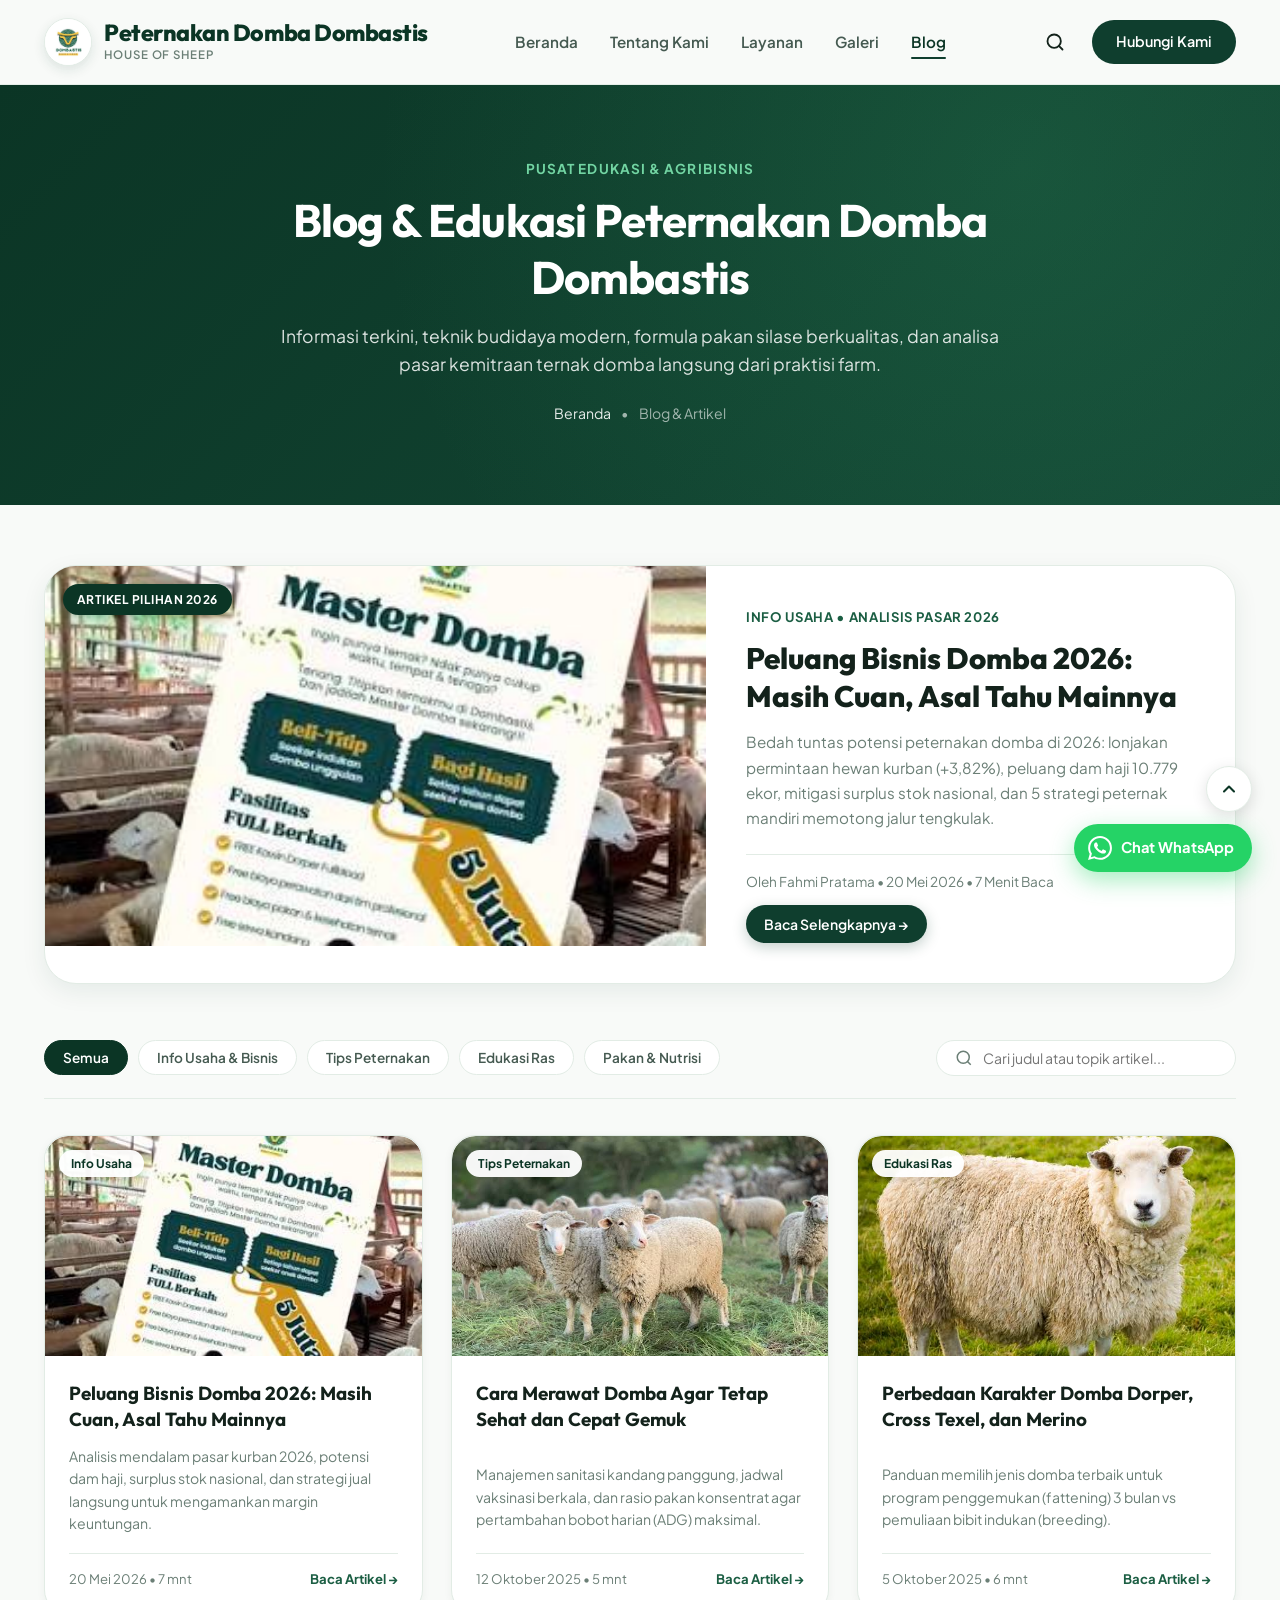
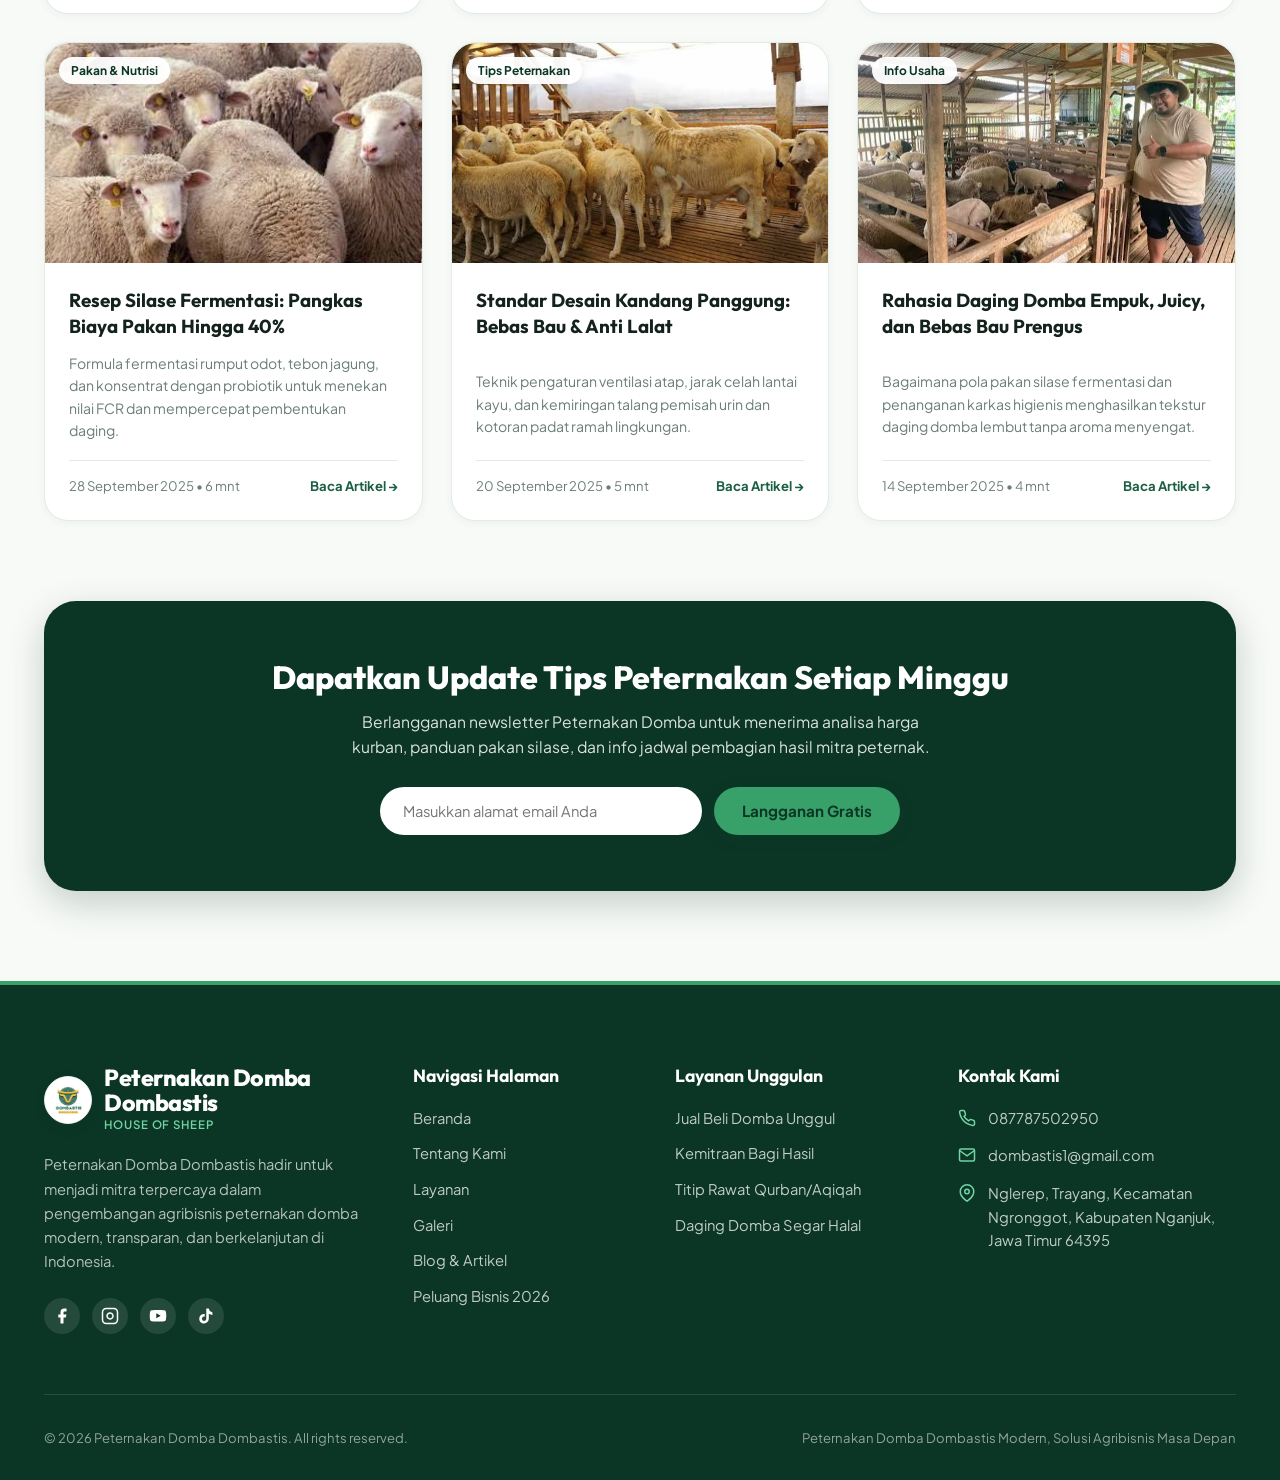
==== commit 28f2d4f1: "pppp" ====
--- a/blog.html
+++ b/blog.html
@@ -3,10 +3,10 @@
 <head>
   <meta charset="UTF-8">
   <meta name="viewport" content="width=device-width, initial-scale=1.0">
-  <title>Blog & Artikel Edukasi - Peternakan Domba Modern Nganjuk</title>
-  <meta name="description" content="Kumpulan artikel edukasi peternakan domba modern, panduan budidaya bibit Dorper dan Texel, formula pakan silase hemat biaya, serta analisis peluang bisnis kemitraan ternak domba 2026.">
-  <meta name="keywords" content="blog peternakan domba, artikel ternak domba, peluang bisnis domba 2026, cara ternak domba dorper, domba texel nganjuk, pakan silase domba, peternakan domba modern, house of sheep">
-  <meta name="author" content="Peternakan Domba">
+  <title>Blog & Artikel Edukasi - Peternakan Domba Dombastis Modern Nganjuk</title>
+  <meta name="description" content="Kumpulan artikel edukasi Peternakan Domba Dombastis: panduan budidaya bibit Dorper dan Texel, formula pakan silase hemat biaya, serta analisis peluang bisnis kemitraan ternak domba 2026.">
+  <meta name="keywords" content="blog peternakan domba dombastis, dombastis, artikel ternak domba, peluang bisnis domba 2026, cara ternak domba dorper, domba texel nganjuk, pakan silase domba, peternakan domba modern, house of sheep">
+  <meta name="author" content="Peternakan Domba Dombastis">
   <meta name="robots" content="index, follow, max-image-preview:large, max-snippet:-1, max-video-preview:-1">
 
   <!-- Canonical URL -->
@@ -20,19 +20,19 @@
 
   <!-- Open Graph / Facebook / WhatsApp (SEO & AEO) -->
   <meta property="og:type" content="website">
-  <meta property="og:site_name" content="Peternakan Domba">
+  <meta property="og:site_name" content="Peternakan Domba Dombastis">
   <meta property="og:locale" content="id_ID">
-  <meta property="og:title" content="Blog & Edukasi Peternakan Domba Modern Nganjuk">
+  <meta property="og:title" content="Blog & Edukasi Peternakan Domba Dombastis Modern Nganjuk">
   <meta property="og:description" content="Wawasan praktis seputar agribisnis domba: tips perawatan bibit unggul, manajemen formulasi pakan silase, strategi cashflow, dan analisa pasar kurban 2026.">
   <meta property="og:url" content="https://peternakandomba.web.id/blog.html">
   <meta property="og:image" content="https://peternakandomba.web.id/image/domba5.jpg">
   <meta property="og:image:width" content="1200">
   <meta property="og:image:height" content="630">
-  <meta property="og:image:alt" content="Blog Edukasi Peternakan Domba Modern">
+  <meta property="og:image:alt" content="Blog Edukasi Peternakan Domba Dombastis Modern">
 
   <!-- Twitter Card Meta -->
   <meta name="twitter:card" content="summary_large_image">
-  <meta name="twitter:title" content="Blog & Artikel - Peternakan Domba Modern">
+  <meta name="twitter:title" content="Blog & Artikel - Peternakan Domba Dombastis Modern">
   <meta name="twitter:description" content="Artikel edukasi seputar peluang agribisnis ternak domba, teknik pakan, dan kemitraan.">
   <meta name="twitter:image" content="https://peternakandomba.web.id/image/domba5.jpg">
 
@@ -49,12 +49,12 @@
         "@type": "Blog",
         "@id": "https://peternakandomba.web.id/blog.html#blog",
         "url": "https://peternakandomba.web.id/blog.html",
-        "name": "Blog Edukasi Peternakan Domba",
+        "name": "Blog Edukasi Peternakan Domba Dombastis",
         "description": "Kumpulan artikel edukasi, panduan agribisnis, teknik pakan silase, dan manajemen kemitraan peternakan domba modern di Indonesia.",
         "publisher": {
           "@type": "AgriculturalBusiness",
           "@id": "https://peternakandomba.web.id/#organization",
-          "name": "Peternakan Domba",
+          "name": "Peternakan Domba Dombastis",
           "url": "https://peternakandomba.web.id/",
           "logo": {
             "@type": "ImageObject",
@@ -457,12 +457,12 @@
   <header class="site-header" id="siteHeader">
     <div class="container">
       <nav class="navbar" aria-label="Navigasi Utama">
-        <a href="index.html" class="brand-logo" aria-label="Peternakan Domba Beranda">
+        <a href="index.html" class="brand-logo" aria-label="Peternakan Domba Dombastis Beranda">
           <div class="brand-icon">
-            <img src="image/logo dombastis.jpg" alt="Logo Peternakan Domba">
+            <img src="image/logo dombastis.jpg" alt="Logo Peternakan Domba Dombastis">
           </div>
           <div class="brand-text">
-            <span class="brand-name">Peternakan Domba</span>
+            <span class="brand-name">Peternakan Domba Dombastis</span>
             <span class="brand-tagline">House of Sheep</span>
           </div>
         </a>
@@ -478,7 +478,7 @@
 
         <!-- Right Header Actions -->
         <div class="header-actions">
-          <button class="btn-search" id="openSearchBtn" aria-label="Buka Pencarian" title="Cari di Peternakan Domba">
+          <button class="btn-search" id="openSearchBtn" aria-label="Buka Pencarian" title="Cari di Peternakan Domba Dombastis">
             <svg viewBox="0 0 24 24" fill="none" stroke="currentColor" stroke-width="2.2" stroke-linecap="round" stroke-linejoin="round">
               <circle cx="11" cy="11" r="8"></circle>
               <line x1="21" y1="21" x2="16.65" y2="16.65"></line>
@@ -503,10 +503,10 @@
     <div class="mobile-drawer-header">
       <div class="brand-logo">
         <div class="brand-icon">
-          <img src="image/logo dombastis.jpg" alt="Logo Peternakan Domba">
+          <img src="image/logo dombastis.jpg" alt="Logo Peternakan Domba Dombastis">
         </div>
         <div class="brand-text">
-          <span class="brand-name">Peternakan Domba</span>
+          <span class="brand-name">Peternakan Domba Dombastis</span>
           <span class="brand-tagline">House of Sheep</span>
         </div>
       </div>
@@ -550,7 +550,7 @@
       <div class="container">
         <div class="inner-hero-content">
           <span class="inner-hero-eyebrow">Pusat Edukasi & Agribisnis</span>
-          <h1 class="inner-hero-title">Blog & Edukasi Peternakan Domba</h1>
+          <h1 class="inner-hero-title">Blog & Edukasi Peternakan Domba Dombastis</h1>
           <p class="inner-hero-subtitle">
             Informasi terkini, teknik budidaya modern, formula pakan silase berkualitas, dan analisa pasar kemitraan ternak domba langsung dari praktisi farm.
           </p>
@@ -772,15 +772,15 @@
         <div class="footer-brand">
           <a href="index.html" class="footer-logo">
             <div class="brand-icon">
-              <img src="image/logo dombastis.jpg" alt="Logo Peternakan Domba">
+              <img src="image/logo dombastis.jpg" alt="Logo Peternakan Domba Dombastis">
             </div>
             <div class="brand-text">
-              <span class="brand-name">Peternakan Domba</span>
+              <span class="brand-name">Peternakan Domba Dombastis</span>
               <span class="brand-tagline">House of Sheep</span>
             </div>
           </a>
           <p class="footer-about-text">
-            Peternakan Domba hadir untuk menjadi mitra terpercaya dalam pengembangan agribisnis peternakan domba modern, transparan, dan berkelanjutan di Indonesia.
+            Peternakan Domba Dombastis hadir untuk menjadi mitra terpercaya dalam pengembangan agribisnis peternakan domba modern, transparan, dan berkelanjutan di Indonesia.
           </p>
           <div class="social-links">
             <a href="https://web.facebook.com/dombastis.id/?_rdc=1&_rdr#" target="_blank" rel="noopener" class="social-btn" aria-label="Facebook">
@@ -840,8 +840,8 @@
       </div>
 
       <div class="footer-bottom">
-        <div>&copy; 2026 Peternakan Domba. All rights reserved.</div>
-        <div>Peternakan Domba Modern, Solusi Agribisnis Masa Depan</div>
+        <div>&copy; 2026 Peternakan Domba Dombastis. All rights reserved.</div>
+        <div>Peternakan Domba Dombastis Modern, Solusi Agribisnis Masa Depan</div>
       </div>
     </div>
   </footer>
@@ -853,7 +853,7 @@
         <path d="M18 15l-6-6-6 6"/>
       </svg>
     </button>
-    <a href="https://wa.me/6287787502950?text=Halo%20Peternakan%20Domba,%20saya%20ingin%20konsultasi%20seputar%20ternak%20domba" target="_blank" rel="noopener" class="btn-floating-wa" aria-label="Chat WhatsApp Peternakan Domba" title="Chat WhatsApp">
+    <a href="https://wa.me/6287787502950?text=Halo%20Peternakan%20Domba%20Dombastis,%20saya%20ingin%20konsultasi%20seputar%20ternak%20domba" target="_blank" rel="noopener" class="btn-floating-wa" aria-label="Chat WhatsApp Peternakan Domba Dombastis" title="Chat WhatsApp">
       <svg viewBox="0 0 24 24" fill="currentColor">
         <path d="M.057 24l1.687-6.163c-1.041-1.804-1.588-3.849-1.587-5.946.003-6.556 5.338-11.891 11.893-11.891 3.181.001 6.167 1.24 8.413 3.488 2.245 2.248 3.481 5.236 3.48 8.414-.003 6.557-5.338 11.892-11.893 11.892-1.99-.001-3.951-.5-5.688-1.448l-6.305 1.654zm6.597-3.807c1.676.995 3.276 1.591 5.392 1.592 5.448 0 9.886-4.434 9.889-9.885.002-5.462-4.415-9.89-9.881-9.892-5.452 0-9.887 4.434-9.889 9.884-.001 2.225.651 3.891 1.746 5.634l-.999 3.648 3.742-.981zm11.387-5.464c-.074-.124-.272-.198-.57-.347-.297-.149-1.758-.868-2.031-.967-.272-.099-.47-.149-.669.149-.198.297-.768.967-.941 1.165-.173.198-.347.223-.644.074-.297-.149-1.255-.462-2.39-1.475-.883-.788-1.48-1.761-1.653-2.059-.173-.297-.018-.458.13-.606.134-.133.297-.347.446-.521.151-.172.2-.296.3-.495.099-.198.05-.372-.025-.521-.075-.148-.669-1.611-.916-2.206-.242-.579-.487-.501-.669-.51l-.57-.01c-.198 0-.52.074-.792.372s-1.04 1.016-1.04 2.479 1.065 2.876 1.213 3.074c.149.198 2.095 3.2 5.076 4.487.709.306 1.263.489 1.694.626.712.226 1.36.194 1.872.118.571-.085 1.758-.719 2.006-1.413.248-.695.248-1.29.173-1.414z"/>
       </svg>
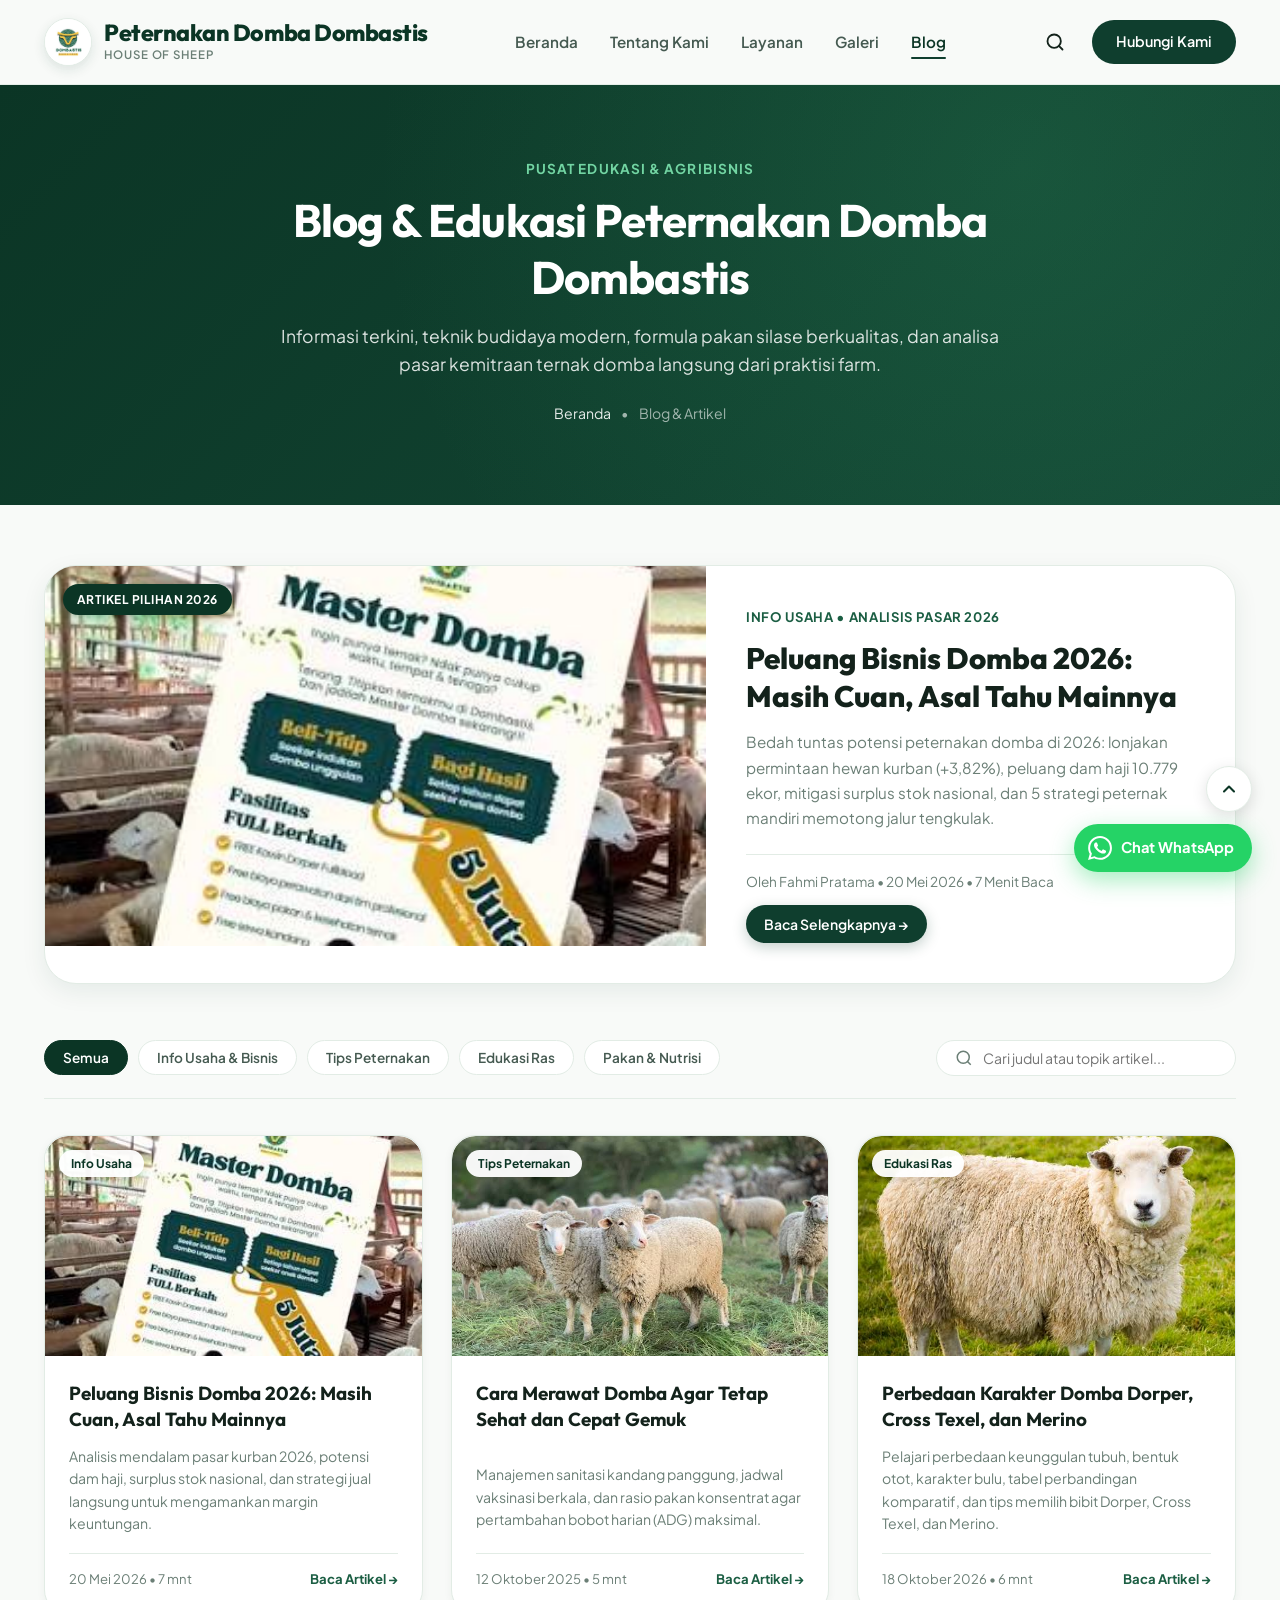
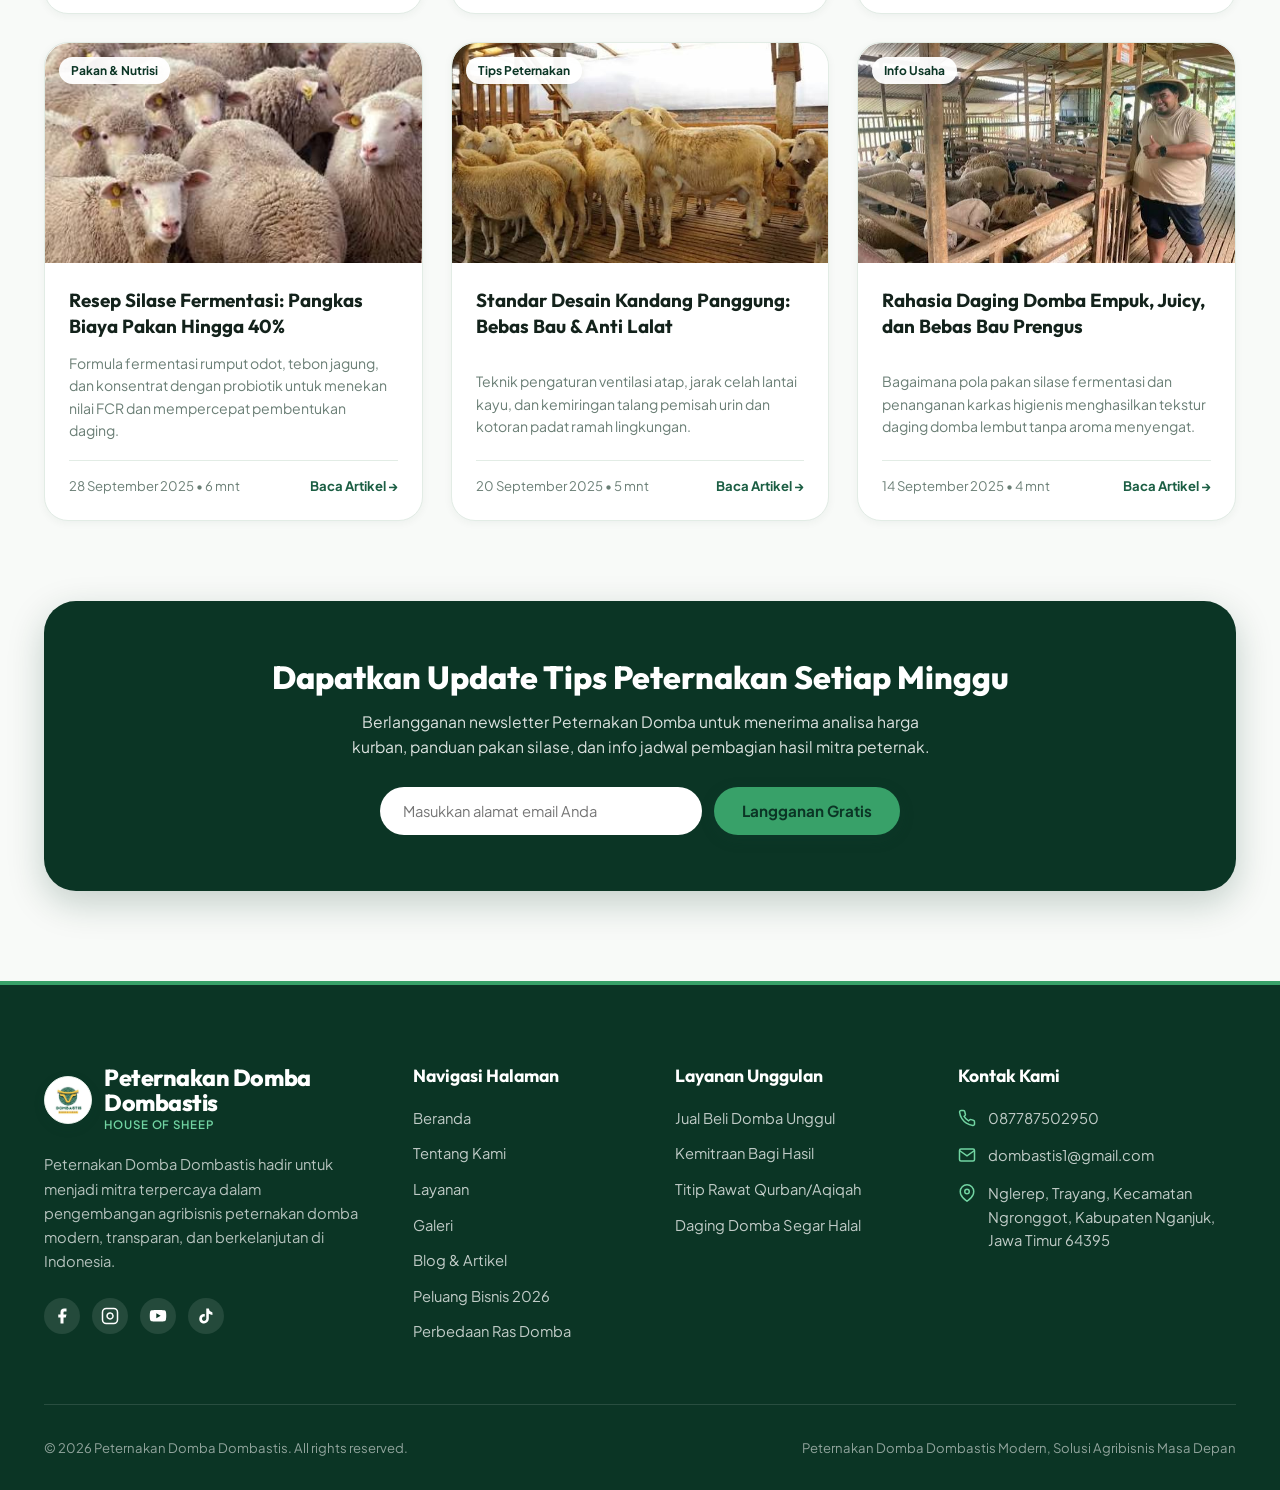
==== commit 928745a9: "blog2" ====
--- a/blog.html
+++ b/blog.html
@@ -74,6 +74,18 @@
               "@type": "Person",
               "name": "Fahmi Pratama"
             }
+          },
+          {
+            "@type": "BlogPosting",
+            "@id": "https://peternakandomba.web.id/perbedaan-karakter-domba-dorper-cross-texel-dan-merino.html#article",
+            "headline": "Perbedaan Karakter Domba Dorper, Cross Texel, dan Merino",
+            "url": "https://peternakandomba.web.id/perbedaan-karakter-domba-dorper-cross-texel-dan-merino.html",
+            "datePublished": "2026-10-18T08:00:00+07:00",
+            "image": "https://peternakandomba.web.id/image/domba2.jpg",
+            "author": {
+              "@type": "Person",
+              "name": "Fahmi Pratama"
+            }
           }
         ]
       },
@@ -655,21 +667,21 @@
           </article>
 
           <!-- Card 3: Perbedaan Dorper, Texel, Merino -->
-          <article class="article-card" data-category="ras" data-keywords="perbedaan ras domba dorper cross texel merino bibit breeding penggemukan fattening">
-            <a href="layanan.html#jual-beli" class="article-media" aria-label="Perbedaan Ras Domba Dorper, Texel, dan Merino">
-              <img src="image/domba2.jpg" alt="Perbedaan Dorper, Texel dan Merino">
+          <article class="article-card" id="article-3" data-category="ras" data-keywords="perbedaan karakter domba dorper cross texel merino bibit breeding penggemukan pedaging wol">
+            <a href="perbedaan-karakter-domba-dorper-cross-texel-dan-merino.html" class="article-media" aria-label="Perbedaan Karakter Domba Dorper, Cross Texel, dan Merino">
+              <img src="image/domba2.jpg" alt="Perbedaan Karakter Domba Dorper, Cross Texel, dan Merino">
               <span class="article-category-tag">Edukasi Ras</span>
             </a>
             <div class="article-content">
               <h3 class="article-title">
-                <a href="layanan.html#jual-beli">Perbedaan Karakter Domba Dorper, Cross Texel, dan Merino</a>
+                <a href="perbedaan-karakter-domba-dorper-cross-texel-dan-merino.html">Perbedaan Karakter Domba Dorper, Cross Texel, dan Merino</a>
               </h3>
               <p class="article-desc">
-                Panduan memilih jenis domba terbaik untuk program penggemukan (fattening) 3 bulan vs pemuliaan bibit indukan (breeding).
+                Pelajari perbedaan keunggulan tubuh, bentuk otot, karakter bulu, tabel perbandingan komparatif, dan tips memilih bibit Dorper, Cross Texel, dan Merino.
               </p>
               <div class="article-footer">
-                <span class="article-date">5 Oktober 2025 &bull; 6 mnt</span>
-                <a href="layanan.html#jual-beli" class="article-link-btn">Baca Artikel &rarr;</a>
+                <span class="article-date">18 Oktober 2026 &bull; 6 mnt</span>
+                <a href="perbedaan-karakter-domba-dorper-cross-texel-dan-merino.html" class="article-link-btn">Baca Artikel &rarr;</a>
               </div>
             </div>
           </article>
@@ -807,6 +819,7 @@
             <li><a href="galeri.html">Galeri</a></li>
             <li><a href="blog.html">Blog & Artikel</a></li>
             <li><a href="peluang-bisnis-domba-2026.html">Peluang Bisnis 2026</a></li>
+            <li><a href="perbedaan-karakter-domba-dorper-cross-texel-dan-merino.html">Perbedaan Ras Domba</a></li>
           </ul>
         </div>
 
